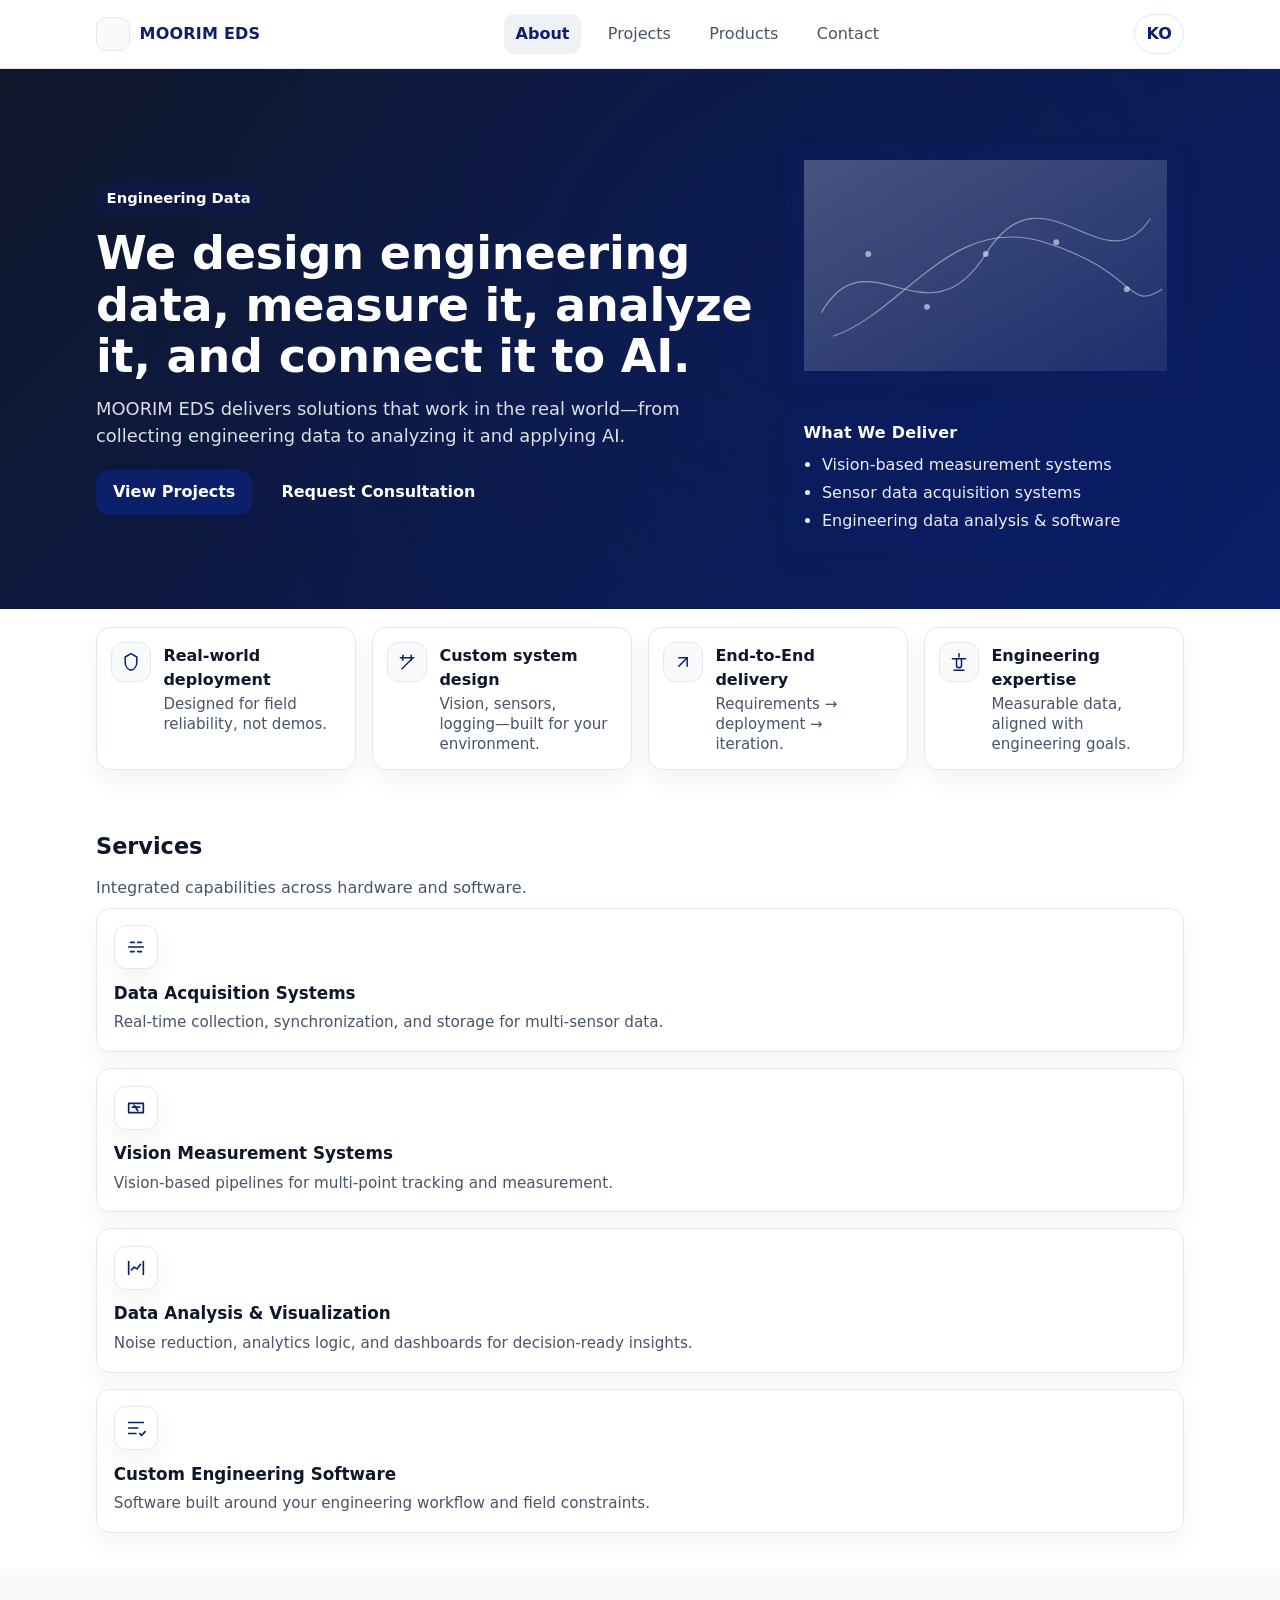
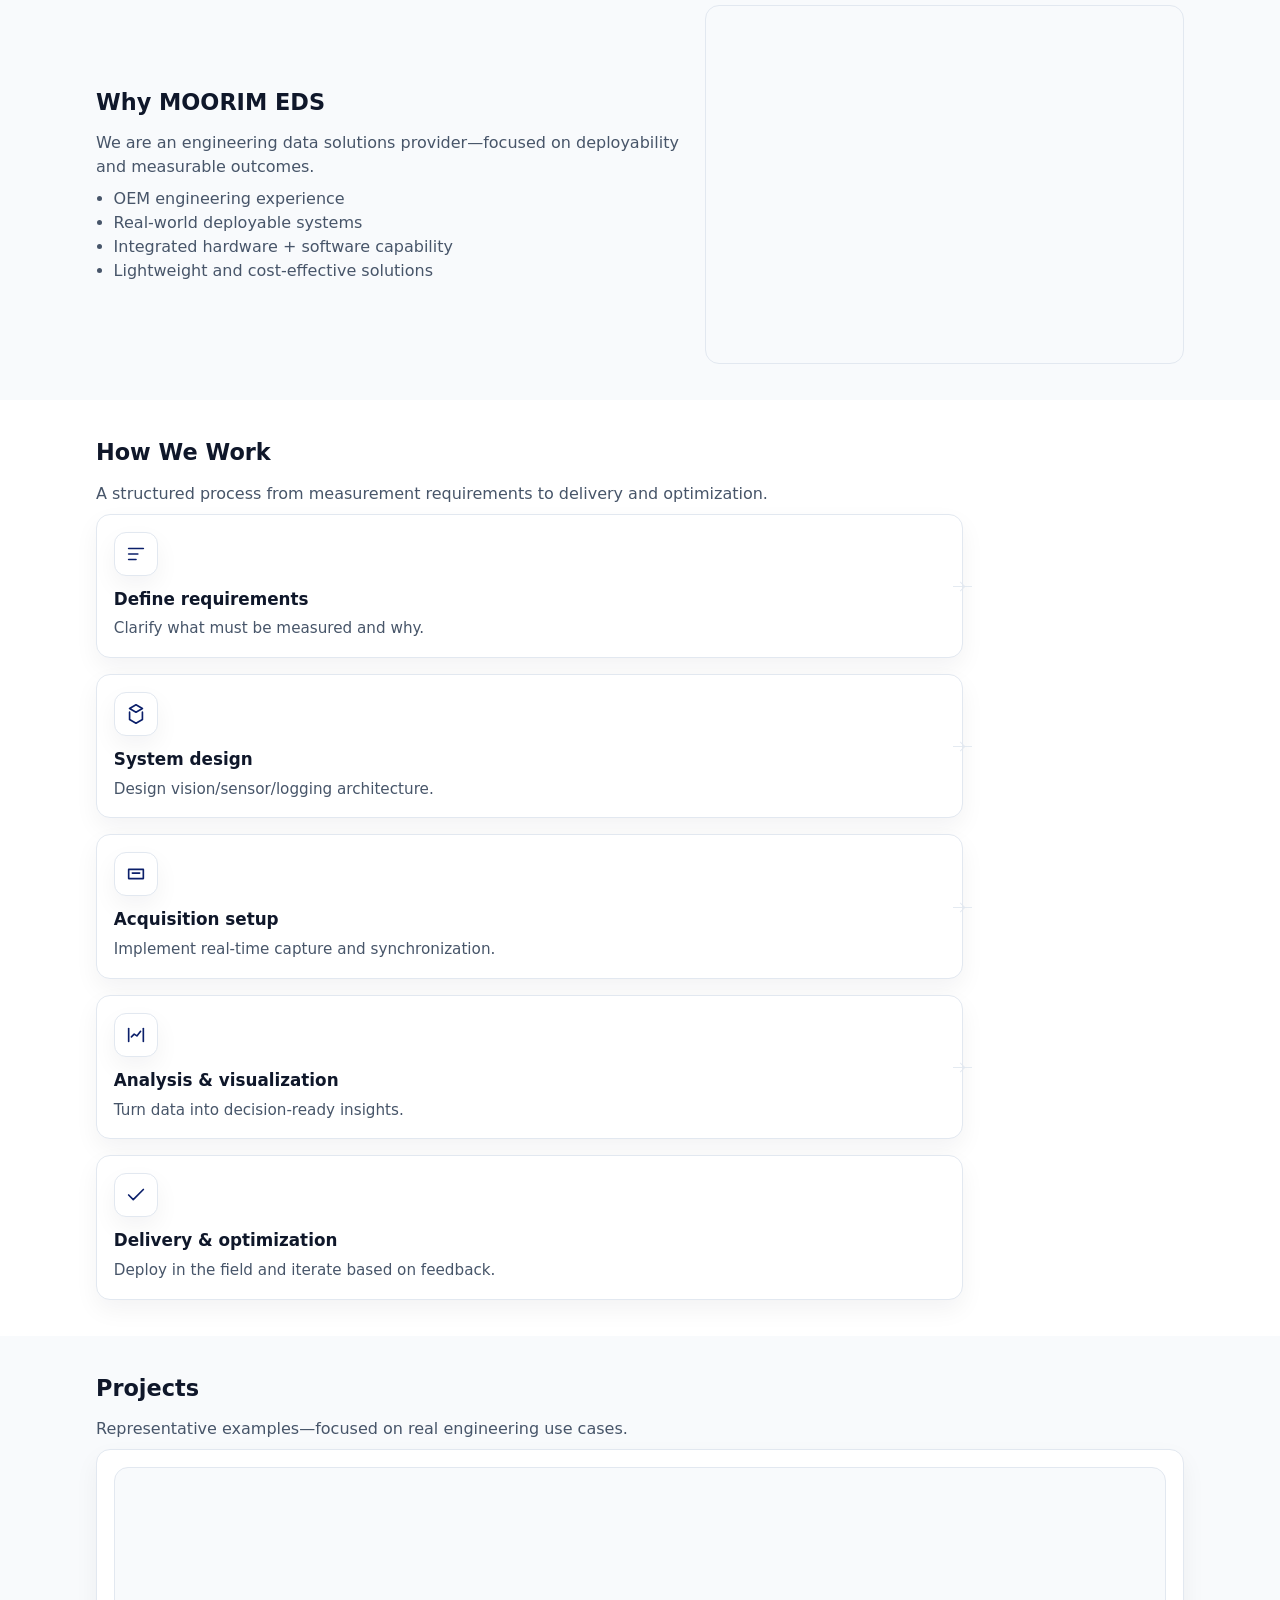
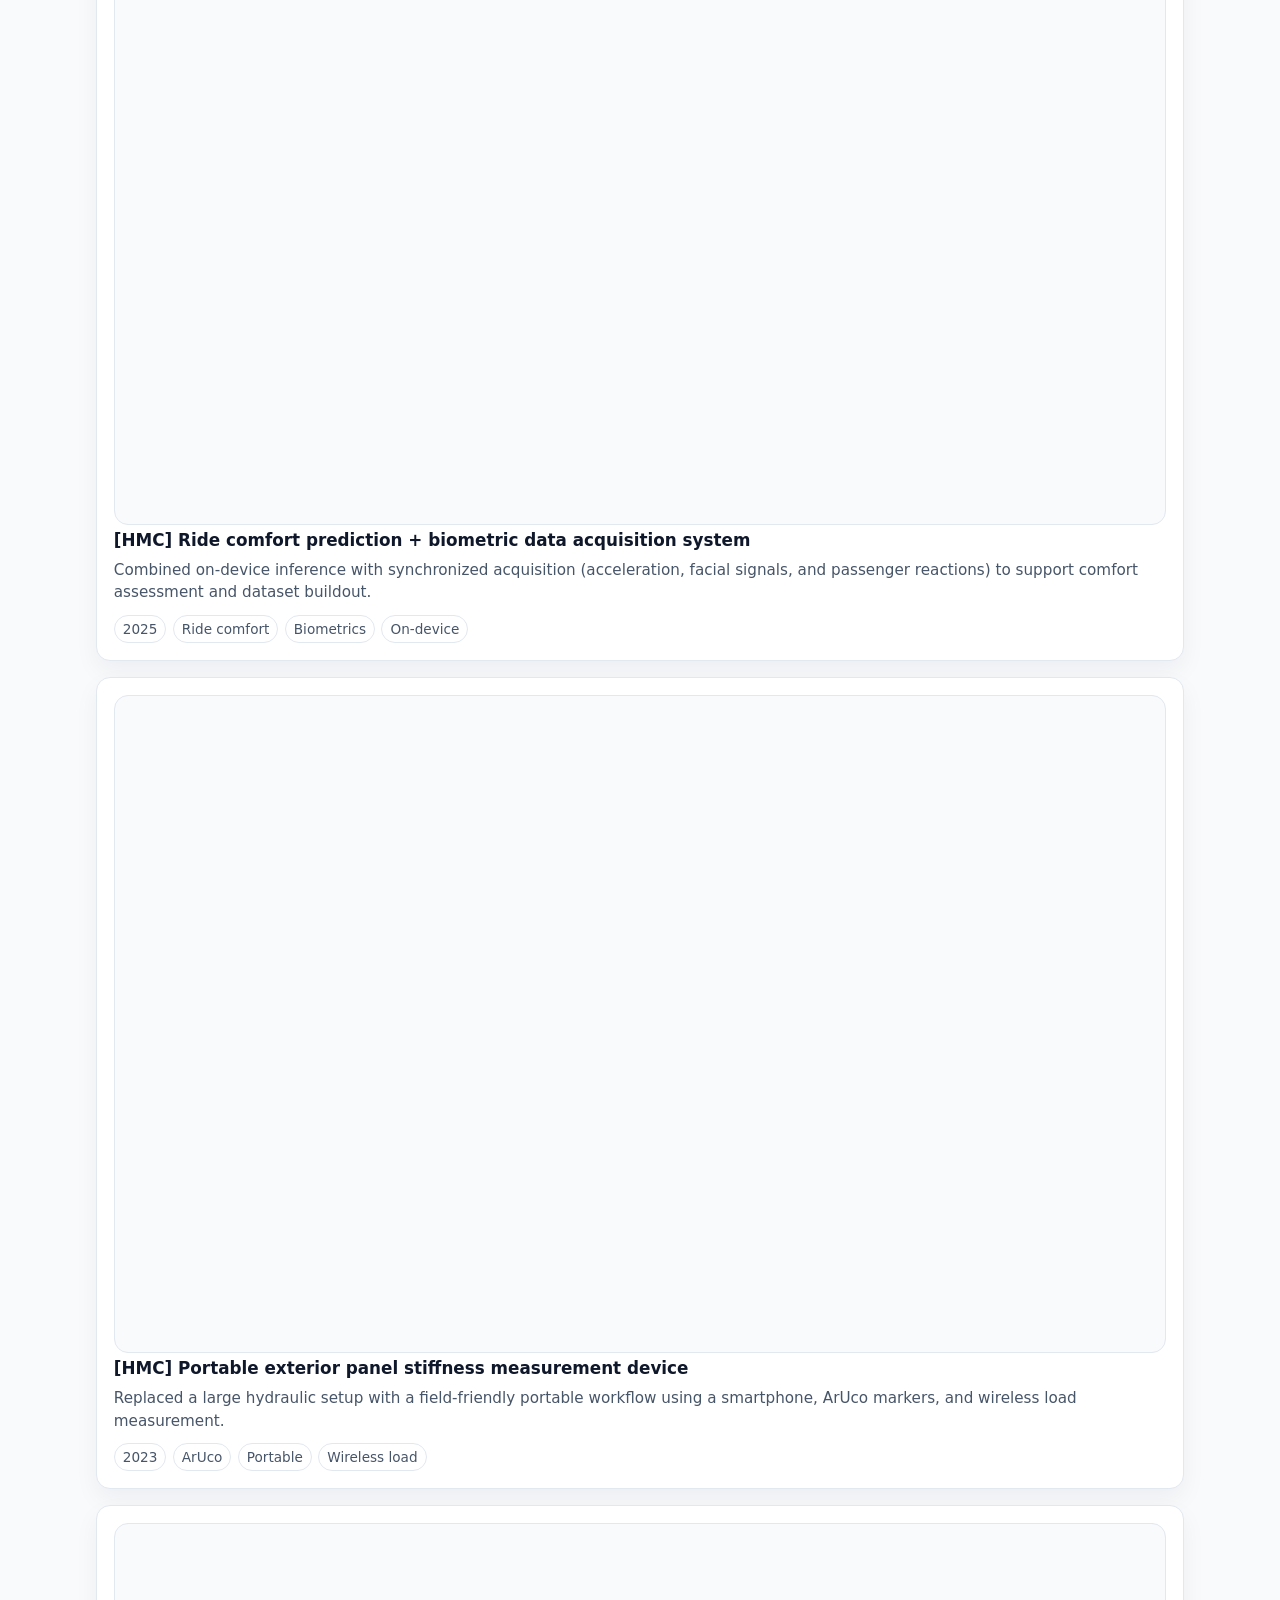
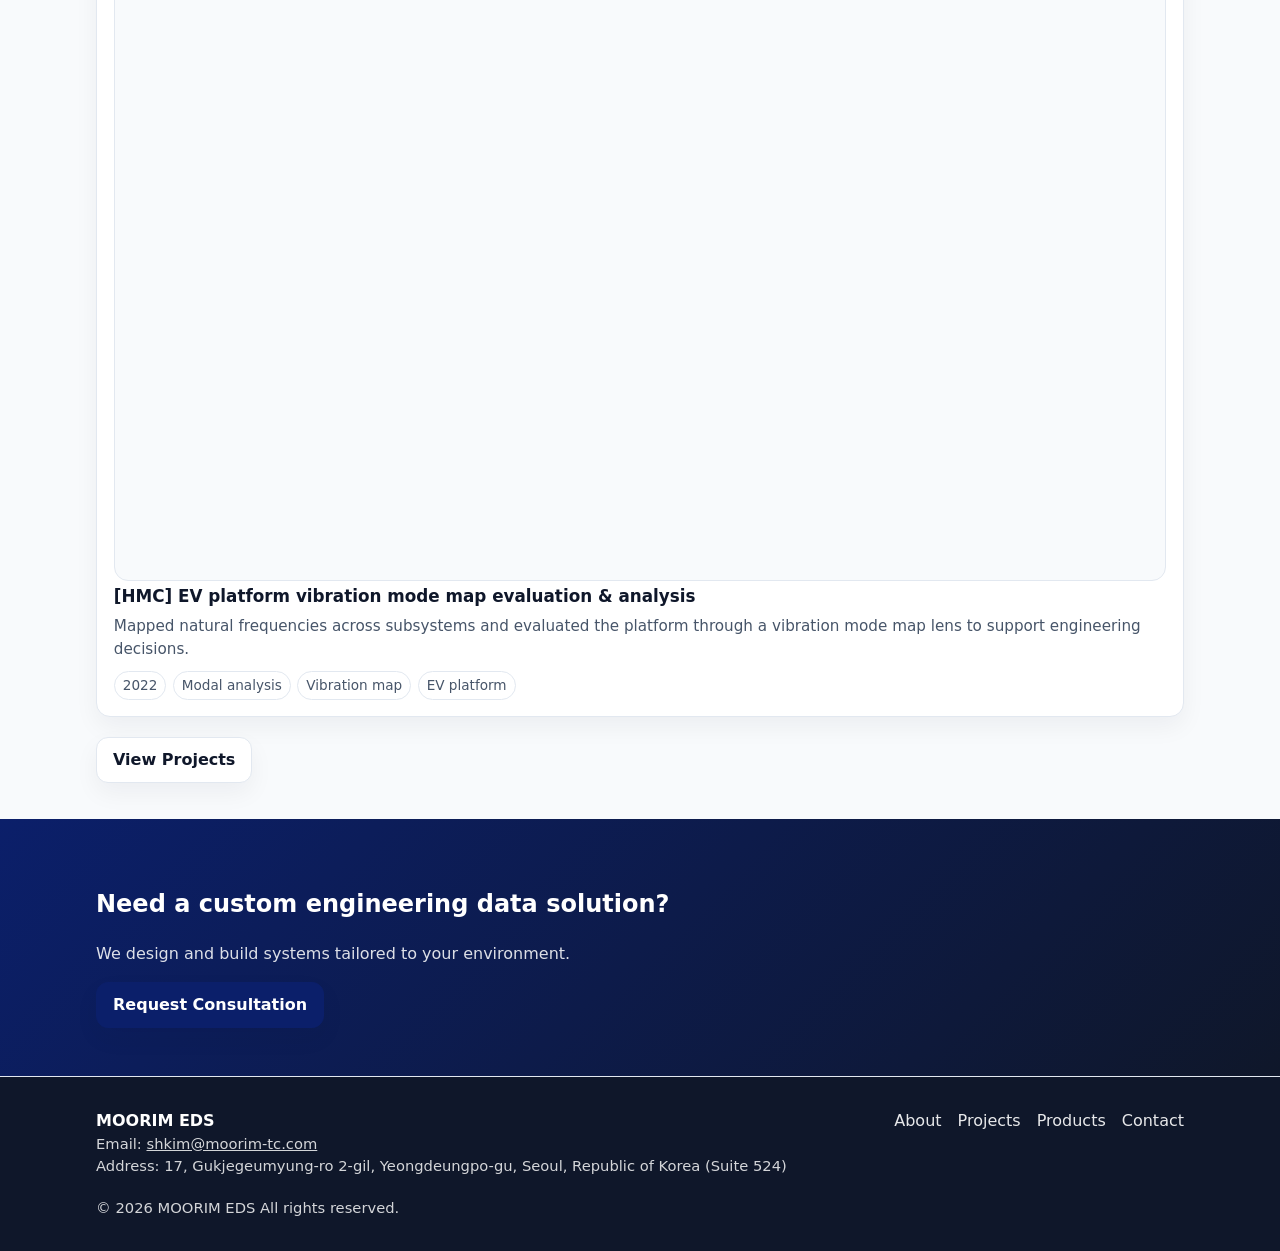
==== en/index.html @ fe66ea44 "edit contents" ====
<!doctype html>
<html lang="en">
  <head>
    <meta charset="utf-8" />
    <meta name="viewport" content="width=device-width, initial-scale=1" />
    <title>MOORIM EDS | Engineering Data Solutions</title>
    <meta name="description" content="MOORIM EDS delivers data acquisition, measurement, and analysis systems for real-world engineering environments." />
    <link rel="stylesheet" href="../assets/css/style.css" />
    <script src="../assets/js/main.js" defer></script>
  </head>
  <body>
    <a class="skip-link" href="#main">Skip to content</a>

    <header class="site-header">
      <div class="container header-inner">
        <a class="brand" href="/en/" aria-label="MOORIM EDS home">
          <img class="brand-mark" data-logo src="/assets/img/logo.png" alt="MOORIM EDS logo" />
          <span class="brand-name" data-logo-fallback style="display:none">MOORIM EDS</span>
          <span class="brand-name">MOORIM EDS</span>
        </a>

        <nav class="nav" aria-label="Primary">
          <a data-nav="about" href="/en/">About</a>
          <a data-nav="projects" href="/en/projects/">Projects</a>
          <a data-nav="products" href="/en/products/">Products</a>
          <a data-nav="contact" href="/en/contact/">Contact</a>
        </nav>

        <div class="header-actions">
          <a class="lang-link" data-lang-switch href="/ko/">KO</a>
        </div>
      </div>
    </header>

    <main id="main">
      <section class="hero">
        <div class="container hero-grid">
          <div>
            <span class="kicker">Engineering Data</span>
            <h1>We design engineering data, measure it, analyze it, and connect it to AI.</h1>
            <p class="lead">MOORIM EDS delivers solutions that work in the real world—from collecting engineering data to analyzing it and applying AI.</p>
            <div class="btn-row">
              <a class="btn primary" href="/en/projects/">View Projects</a>
              <a class="btn ghost" href="/en/contact/">Request Consultation</a>
            </div>
          </div>

          <div class="hero-side" aria-label="What we deliver">
            <div class="hero-visual" aria-hidden="true">
              <svg viewBox="0 0 640 360" width="100%" height="100%" preserveAspectRatio="xMidYMid slice" role="img" aria-label="Abstract engineering data visualization">
                <defs>
                  <linearGradient id="g" x1="0" x2="1" y1="0" y2="1">
                    <stop offset="0" stop-color="currentColor" stop-opacity=".25" />
                    <stop offset="1" stop-color="currentColor" stop-opacity=".08" />
                  </linearGradient>
                </defs>
                <rect width="640" height="360" fill="url(#g)" />
                <g stroke="currentColor" stroke-opacity=".45" fill="none">
                  <path d="M40 260 C120 120, 220 320, 320 160 S520 220, 600 100" stroke-width="2" />
                  <path d="M60 300 C180 260, 260 90, 420 140 S560 260, 620 220" stroke-width="2" />
                </g>
                <g fill="currentColor" fill-opacity=".55">
                  <circle cx="120" cy="160" r="5" />
                  <circle cx="220" cy="250" r="5" />
                  <circle cx="320" cy="160" r="5" />
                  <circle cx="440" cy="140" r="5" />
                  <circle cx="560" cy="220" r="5" />
                </g>
              </svg>
            </div>

            <div class="panel">
              <p class="panel-title">What We Deliver</p>
              <ul class="panel-list">
                <li>Vision-based measurement systems</li>
                <li>Sensor data acquisition systems</li>
                <li>Engineering data analysis &amp; software</li>
              </ul>
            </div>
          </div>
        </div>
      </section>

      <section class="trustbar" aria-label="Highlights">
        <div class="container trust-grid">
          <div class="trust-item">
            <div class="mini-icon" aria-hidden="true">
              <svg viewBox="0 0 24 24" fill="none" stroke="currentColor" stroke-width="1.8" stroke-linecap="round" stroke-linejoin="round"><path d="M12 2l7 4v6c0 5-3 9-7 10-4-1-7-5-7-10V6l7-4z" /></svg>
            </div>
            <div>
              <strong>Real-world deployment</strong>
              <span>Designed for field reliability, not demos.</span>
            </div>
          </div>
          <div class="trust-item">
            <div class="mini-icon" aria-hidden="true">
              <svg viewBox="0 0 24 24" fill="none" stroke="currentColor" stroke-width="1.8" stroke-linecap="round" stroke-linejoin="round"><path d="M4 7h16" /><path d="M7 4v6" /><path d="M17 4v6" /><path d="M6 20l12-12" /></svg>
            </div>
            <div>
              <strong>Custom system design</strong>
              <span>Vision, sensors, logging—built for your environment.</span>
            </div>
          </div>
          <div class="trust-item">
            <div class="mini-icon" aria-hidden="true">
              <svg viewBox="0 0 24 24" fill="none" stroke="currentColor" stroke-width="1.8" stroke-linecap="round" stroke-linejoin="round"><path d="M7 17l10-10" /><path d="M7 7h10v10" /></svg>
            </div>
            <div>
              <strong>End-to-End delivery</strong>
              <span>Requirements → deployment → iteration.</span>
            </div>
          </div>
          <div class="trust-item">
            <div class="mini-icon" aria-hidden="true">
              <svg viewBox="0 0 24 24" fill="none" stroke="currentColor" stroke-width="1.8" stroke-linecap="round" stroke-linejoin="round"><path d="M12 2v4" /><path d="M4 8h16" /><path d="M6 22h12" /><path d="M9 8v8a3 3 0 0 0 6 0V8" /></svg>
            </div>
            <div>
              <strong>Engineering expertise</strong>
              <span>Measurable data, aligned with engineering goals.</span>
            </div>
          </div>
        </div>
      </section>

      <section class="section" aria-label="Services">
        <div class="container">
          <div class="section-head">
            <h2>Services</h2>
            <p>Integrated capabilities across hardware and software.</p>
          </div>

          <div class="cards-4" role="list">
            <article class="card service-card" role="listitem">
              <div class="flow-icon" aria-hidden="true"><svg viewBox="0 0 24 24" fill="none" stroke="currentColor" stroke-width="1.8" stroke-linecap="round" stroke-linejoin="round"><path d="M4 12h16" /><path d="M6 7h4" /><path d="M6 17h4" /><path d="M14 7h4" /><path d="M14 17h4" /></svg></div>
              <h3>Data Acquisition Systems</h3>
              <p>Real-time collection, synchronization, and storage for multi-sensor data.</p>
            </article>
            <article class="card service-card" role="listitem">
              <div class="flow-icon" aria-hidden="true"><svg viewBox="0 0 24 24" fill="none" stroke="currentColor" stroke-width="1.8" stroke-linecap="round" stroke-linejoin="round"><path d="M4 7h16v10H4z" /><path d="M8 11h8" /><path d="M10 9l4 6" /></svg></div>
              <h3>Vision Measurement Systems</h3>
              <p>Vision-based pipelines for multi-point tracking and measurement.</p>
            </article>
            <article class="card service-card" role="listitem">
              <div class="flow-icon" aria-hidden="true"><svg viewBox="0 0 24 24" fill="none" stroke="currentColor" stroke-width="1.8" stroke-linecap="round" stroke-linejoin="round"><path d="M4 19V5" /><path d="M20 19V5" /><path d="M7 14l3-3 3 2 4-5" /></svg></div>
              <h3>Data Analysis &amp; Visualization</h3>
              <p>Noise reduction, analytics logic, and dashboards for decision-ready insights.</p>
            </article>
            <article class="card service-card" role="listitem">
              <div class="flow-icon" aria-hidden="true"><svg viewBox="0 0 24 24" fill="none" stroke="currentColor" stroke-width="1.8" stroke-linecap="round" stroke-linejoin="round"><path d="M16 18l2 2 4-4" /><path d="M4 6h16" /><path d="M4 12h10" /><path d="M4 18h8" /></svg></div>
              <h3>Custom Engineering Software</h3>
              <p>Software built around your engineering workflow and field constraints.</p>
            </article>
          </div>
        </div>
      </section>

      <section class="section section-surface" aria-label="Why MOORIM EDS">
        <div class="container about-split">
          <div>
            <h2>Why MOORIM EDS</h2>
            <p>We are an engineering data solutions provider—focused on deployability and measurable outcomes.</p>
            <ul class="list">
              <li>OEM engineering experience</li>
              <li>Real-world deployable systems</li>
              <li>Integrated hardware + software capability</li>
              <li>Lightweight and cost-effective solutions</li>
            </ul>
          </div>
          <div class="about-media" aria-label="Engineering data workflow">
            <img src="../assets/img/logo.png" alt="Engineering data workflow placeholder" loading="lazy" />
          </div>
        </div>
      </section>

      <section class="section" aria-label="How We Work">
        <div class="container">
          <div class="section-head">
            <h2>How We Work</h2>
            <p>A structured process from measurement requirements to delivery and optimization.</p>
          </div>

          <div class="flow" role="list">
            <article class="card flow-step" role="listitem">
              <div class="flow-icon" aria-hidden="true"><svg viewBox="0 0 24 24" fill="none" stroke="currentColor" stroke-width="1.8" stroke-linecap="round" stroke-linejoin="round"><path d="M4 6h16" /><path d="M4 12h10" /><path d="M4 18h8" /></svg></div>
              <h3>Define requirements</h3>
              <p>Clarify what must be measured and why.</p>
            </article>
            <article class="card flow-step" role="listitem">
              <div class="flow-icon" aria-hidden="true"><svg viewBox="0 0 24 24" fill="none" stroke="currentColor" stroke-width="1.8" stroke-linecap="round" stroke-linejoin="round"><path d="M12 2l7 4-7 4-7-4 7-4z" /><path d="M5 10v8l7 4 7-4v-8" /></svg></div>
              <h3>System design</h3>
              <p>Design vision/sensor/logging architecture.</p>
            </article>
            <article class="card flow-step" role="listitem">
              <div class="flow-icon" aria-hidden="true"><svg viewBox="0 0 24 24" fill="none" stroke="currentColor" stroke-width="1.8" stroke-linecap="round" stroke-linejoin="round"><path d="M4 7h16v10H4z" /><path d="M8 11h8" /></svg></div>
              <h3>Acquisition setup</h3>
              <p>Implement real-time capture and synchronization.</p>
            </article>
            <article class="card flow-step" role="listitem">
              <div class="flow-icon" aria-hidden="true"><svg viewBox="0 0 24 24" fill="none" stroke="currentColor" stroke-width="1.8" stroke-linecap="round" stroke-linejoin="round"><path d="M4 19V5" /><path d="M20 19V5" /><path d="M7 14l3-3 3 2 4-5" /></svg></div>
              <h3>Analysis &amp; visualization</h3>
              <p>Turn data into decision-ready insights.</p>
            </article>
            <article class="card flow-step" role="listitem">
              <div class="flow-icon" aria-hidden="true"><svg viewBox="0 0 24 24" fill="none" stroke="currentColor" stroke-width="1.8" stroke-linecap="round" stroke-linejoin="round"><path d="M20 6L9 17l-5-5" /></svg></div>
              <h3>Delivery &amp; optimization</h3>
              <p>Deploy in the field and iterate based on feedback.</p>
            </article>
          </div>
        </div>
      </section>

      <section class="section section-surface" aria-label="Projects">
        <div class="container">
          <div class="section-head">
            <h2>Projects</h2>
            <p>Representative examples—focused on real engineering use cases.</p>
          </div>

          <div class="project-grid" role="list">
            <article class="card" role="listitem">
              <div class="thumb" aria-hidden="true"><img src="../assets/img/logo.png" alt="" loading="lazy" /></div>
              <h3>[HMC] Ride comfort prediction + biometric data acquisition system</h3>
              <p>Combined on-device inference with synchronized acquisition (acceleration, facial signals, and passenger reactions) to support comfort assessment and dataset buildout.</p>
              <div class="tags" aria-label="Tech keywords"><span class="tag">2025</span><span class="tag">Ride comfort</span><span class="tag">Biometrics</span><span class="tag">On-device</span></div>
            </article>
            <article class="card" role="listitem">
              <div class="thumb" aria-hidden="true"><img src="../assets/img/logo.png" alt="" loading="lazy" /></div>
              <h3>[HMC] Portable exterior panel stiffness measurement device</h3>
              <p>Replaced a large hydraulic setup with a field-friendly portable workflow using a smartphone, ArUco markers, and wireless load measurement.</p>
              <div class="tags" aria-label="Tech keywords"><span class="tag">2023</span><span class="tag">ArUco</span><span class="tag">Portable</span><span class="tag">Wireless load</span></div>
            </article>
            <article class="card" role="listitem">
              <div class="thumb" aria-hidden="true"><img src="../assets/img/logo.png" alt="" loading="lazy" /></div>
              <h3>[HMC] EV platform vibration mode map evaluation &amp; analysis</h3>
              <p>Mapped natural frequencies across subsystems and evaluated the platform through a vibration mode map lens to support engineering decisions.</p>
              <div class="tags" aria-label="Tech keywords"><span class="tag">2022</span><span class="tag">Modal analysis</span><span class="tag">Vibration map</span><span class="tag">EV platform</span></div>
            </article>
          </div>

          <div class="section-actions">
            <a class="btn" href="/en/projects/">View Projects</a>
          </div>
        </div>
      </section>

      <section class="cta-strong" aria-label="Consultation">
        <div class="container">
          <h2>Need a custom engineering data solution?</h2>
          <p>We design and build systems tailored to your environment.</p>
          <div class="btn-row">
            <a class="btn primary" href="/en/contact/">Request Consultation</a>
          </div>
        </div>
      </section>
    </main>

    <footer class="site-footer">
      <div class="container footer-row">
        <div>
          <div class="footer-strong" data-company-name>MOORIM EDS</div>
          <div class="small">Email: <a href="mailto:shkim@moorim-tc.com">shkim@moorim-tc.com</a></div>
          <div class="small">Address: 17, Gukjegeumyung-ro 2-gil, Yeongdeungpo-gu, Seoul, Republic of Korea (Suite 524)</div>
        </div>
        <nav class="footer-nav" aria-label="Footer">
          <a href="/en/">About</a>
          <a href="/en/projects/">Projects</a>
          <a href="/en/products/">Products</a>
          <a href="/en/contact/">Contact</a>
        </nav>
      </div>
      <div class="container footer-bottom small">
        <div>© <span id="y"></span> MOORIM EDS All rights reserved.</div>
      </div>
      <script>
        document.getElementById('y').textContent = new Date().getFullYear();
      </script>
    </footer>
  </body>
</html>
---- assets/css/style.css ----
:root{
  --primary:#0b1f6a;
  --text:#0f172a;
  --muted:#475569;
  --bg:#ffffff;
  --surface:#f8fafc;
  --border:#e2e8f0;
  --focus:rgba(11,31,106,.25);
  --radius:14px;
  --container:1120px;
  --shadow-sm:0 10px 24px rgba(15,23,42,.05);
  --shadow:0 18px 44px rgba(15,23,42,.05);
}

*{box-sizing:border-box;}
html,body{height:100%;}
body{
  margin:0;
  font-family:system-ui,-apple-system,Segoe UI,Roboto,Helvetica,Arial,"Apple Color Emoji","Segoe UI Emoji";
  color:var(--text);
  background:var(--bg);
  line-height:1.5;
}
img{max-width:100%;height:auto;}
a{color:inherit;}

.skip-link{
  position:absolute;
  left:-999px;
  top:0;
  padding:.6rem .9rem;
  background:var(--bg);
  border:1px solid var(--border);
  border-radius:10px;
  z-index:1000;
}
.skip-link:focus{left:.75rem;top:.75rem;outline:3px solid var(--focus);}

:focus-visible{outline:3px solid var(--focus); outline-offset:2px;}

.container{max-width:var(--container); margin:0 auto; padding:0 1rem;}

.site-header{
  border-bottom:1px solid var(--border);
  background:rgba(255,255,255,.9);
  backdrop-filter:saturate(180%) blur(10px);
  position:sticky;
  top:0;
  z-index:50;
}
.header-inner{
  display:flex;
  align-items:center;
  justify-content:space-between;
  gap:1rem;
  min-height:68px;
}

.brand{
  display:flex;
  align-items:center;
  gap:.6rem;
  text-decoration:none;
}
.brand-mark{
  width:34px;
  height:34px;
  border-radius:10px;
  border:1px solid var(--border);
  background:var(--surface);
  object-fit:contain;
}
.brand-name{
  font-weight:750;
  letter-spacing:.2px;
  color:var(--primary);
}

.nav{
  display:flex;
  align-items:center;
  gap:1rem;
}
.nav a{
  text-decoration:none;
  padding:.5rem .7rem;
  border-radius:10px;
  color:var(--muted);
}
.nav a[aria-current="page"],
.nav a.active{
  color:var(--primary);
  background:rgba(11,31,106,.06);
  font-weight:650;
}

.header-actions{
  display:flex;
  align-items:center;
  gap:.75rem;
}

.lang-link{
  text-decoration:none;
  padding:.45rem .7rem;
  border:1px solid var(--border);
  border-radius:999px;
  color:var(--primary);
  background:var(--bg);
  font-weight:650;
}

.hero{
  padding:4.6rem 0 3.4rem;
  position:relative;
  overflow:hidden;
  color:var(--bg);
  background:linear-gradient(135deg, var(--text), var(--primary));
  border-bottom:1px solid rgba(15,23,42,.05);
}
.hero::before{
  content:"";
  position:absolute;
  inset:-30%;
  background:radial-gradient(circle, var(--focus), transparent 60%);
  transform:translate3d(8%, -4%, 0);
}
.hero > .container{position:relative;}
.hero-grid{
  display:grid;
  grid-template-columns:1.25fr .75fr;
  gap:1.75rem;
  align-items:center;
}
@media (max-width:900px){
  .hero{padding:3.2rem 0 2.4rem;}
  .hero-grid{grid-template-columns:1fr;}
  .nav{display:none;}
}

.kicker{
  display:inline-flex;
  align-items:center;
  gap:.5rem;
  padding:.25rem .6rem;
  border:1px solid var(--border);
  border-radius:999px;
  color:var(--primary);
  background:var(--surface);
  font-weight:650;
  font-size:.92rem;
}

.hero .kicker{
  color:var(--bg);
  border-color:var(--focus);
  background:var(--focus);
}

h1{font-size:clamp(2.1rem, 3.6vw, 3.1rem); line-height:1.12; margin:.9rem 0 .8rem; letter-spacing:-.2px;}
.lead{color:var(--muted); font-size:1.05rem; margin:0 0 1.25rem;}
.hero .lead{color:var(--bg); opacity:.86; font-size:1.12rem; max-width:48rem;}

.hero-side{display:grid; gap:1rem;}
.hero-visual{
  border:1px solid var(--focus);
  background:var(--focus);
  border-radius:var(--radius);
  padding:1rem;
  min-height:220px;
  box-shadow:var(--shadow-sm);
}

.panel{
  border:1px solid var(--focus);
  background:var(--focus);
  border-radius:var(--radius);
  padding:1rem;
  box-shadow:var(--shadow-sm);
}
.panel-title{font-weight:750; letter-spacing:.2px; margin:0 0 .5rem;}
.panel-list{margin:0; padding-left:1.15rem; opacity:.92;}
.panel-list li{margin:.25rem 0;}

.btn-row{display:flex; flex-wrap:wrap; gap:.75rem;}

.btn{
  display:inline-flex;
  align-items:center;
  justify-content:center;
  gap:.4rem;
  padding:.6rem 1rem;
  border-radius:12px;
  border:1px solid var(--border);
  background:var(--bg);
  text-decoration:none;
  font-weight:650;
  box-shadow:var(--shadow-sm);
}
.btn.primary{
  background:var(--primary);
  border-color:var(--primary);
  color:#fff;
}
.btn.ghost{
  color:var(--primary);
  background:rgba(11,31,106,.05);
  border-color:rgba(11,31,106,.18);
  box-shadow:none;
}

.hero .btn.ghost{
  color:var(--bg);
  border-color:var(--focus);
  background:transparent;
}

.section{padding:2.25rem 0;}
.section h2{margin:0 0 .75rem; font-size:1.4rem;}
.section p{margin:.5rem 0; color:var(--muted);}

.section-surface{background:var(--surface);}

.section-head{max-width:54rem;}
.section-head p{margin-top:.35rem;}
.section-actions{margin-top:1.25rem;}

.trustbar{padding:1.1rem 0 1.5rem; background:var(--bg);}
.trust-grid{display:grid; grid-template-columns:repeat(4, minmax(0, 1fr)); gap:1rem;}
.trust-item{
  border:1px solid var(--border);
  background:var(--bg);
  border-radius:var(--radius);
  padding:.9rem;
  box-shadow:var(--shadow-sm);
  display:flex;
  gap:.75rem;
  align-items:flex-start;
}
.trust-item .mini-icon{
  width:40px;
  height:40px;
  border-radius:12px;
  border:1px solid var(--border);
  background:var(--surface);
  color:var(--primary);
  display:flex;
  align-items:center;
  justify-content:center;
  flex:0 0 auto;
}
.trust-item .mini-icon svg{width:20px; height:20px;}
.trust-item strong{display:block; margin:.1rem 0 .1rem;}
.trust-item span{display:block; color:var(--muted); font-size:.94rem; line-height:1.35;}

.cards-4{display:grid; grid-template-columns:repeat(4, minmax(0, 1fr)); gap:1rem;}
.service-card p{margin:.35rem 0 0;}

.about-split{
  display:grid;
  grid-template-columns:1.1fr .9fr;
  gap:1.5rem;
  align-items:center;
}

.about-media{
  border:1px solid var(--border);
  background:var(--surface);
  border-radius:var(--radius);
  overflow:hidden;
  aspect-ratio:4 / 3;
  display:flex;
  align-items:center;
  justify-content:center;
  padding:1.25rem;
}

.about-media img{
  width:100%;
  height:100%;
  object-fit:contain;
  display:block;
}

.about-title{
  margin:0 0 .75rem;
  font-size:1.35rem;
  line-height:1.3;
  color:var(--text);
}


.flow{display:grid; grid-template-columns:repeat(5, minmax(0, 1fr)); gap:1rem;}
.flow-step{position:relative;}
.flow-step:not(:last-child)::after{
  content:"";
  position:absolute;
  top:50%;
  right:-.6rem;
  width:1.2rem;
  height:1px;
  background:var(--border);
  opacity:.9;
}
.flow-step:not(:last-child)::before{
  content:"";
  position:absolute;
  top:calc(50% - 3px);
  right:-.1rem;
  width:6px;
  height:6px;
  border-right:1px solid var(--border);
  border-top:1px solid var(--border);
  transform:rotate(45deg);
  opacity:.9;
}
.flow-icon{
  width:44px;
  height:44px;
  border:1px solid var(--border);
  border-radius:12px;
  background:var(--bg);
  color:var(--primary);
  display:inline-flex;
  align-items:center;
  justify-content:center;
  margin-bottom:.5rem;
  box-shadow:var(--shadow-sm);
}
.flow-icon svg{width:22px; height:22px;}

.project-grid{display:grid; grid-template-columns:repeat(3, minmax(0, 1fr)); gap:1rem;}
.thumb{
  border:1px solid var(--border);
  border-radius:var(--radius);
  background:var(--surface);
  aspect-ratio:16 / 10;
  overflow:hidden;
  display:flex;
  align-items:center;
  justify-content:center;
}
.thumb img{width:100%; height:100%; object-fit:cover; display:block;}
.tags{display:flex; flex-wrap:wrap; gap:.4rem; margin-top:.65rem;}
.tag{
  display:inline-flex;
  align-items:center;
  padding:.2rem .5rem;
  border:1px solid var(--border);
  border-radius:999px;
  font-size:.85rem;
  color:var(--muted);
  background:var(--bg);
}

.cta-strong{
  padding:3rem 0;
  color:var(--bg);
  background:linear-gradient(135deg, var(--primary), var(--text));
}
.cta-strong p{color:var(--bg); opacity:.86; margin:.25rem 0 1rem;}

.cta .btn-row{justify-content:center;}
.cta-box{padding:1.35rem;}
.cta-box h2{margin:0 0 .8rem;}

.grid{
  display:grid;
  grid-template-columns:repeat(12,1fr);
  gap:1rem;
}
.card{
  grid-column:span 4;
  padding:1.05rem;
  border:1px solid var(--border);
  background:var(--bg);
  border-radius:var(--radius);
  box-shadow:var(--shadow-sm);
}
.card h3{margin:.2rem 0 .35rem; font-size:1.05rem;}
.card p{margin:0; color:var(--muted); font-size:.95rem;}
.card .meta{margin-top:.6rem; color:var(--muted); font-size:.9rem;}

.card:hover{transform:translateY(-1px); box-shadow:var(--shadow);}

@media (max-width:900px){
  .card{grid-column:span 6;}
  .about-split{grid-template-columns:1fr;}
  .trust-grid{grid-template-columns:1fr;}
  .cards-4{grid-template-columns:1fr;}
  .flow{grid-template-columns:1fr;}
  .flow-step::before,
  .flow-step::after{display:none;}
  .project-grid{grid-template-columns:1fr;}
}
@media (max-width:560px){
  .card{grid-column:span 12;}
}

.list{margin:.4rem 0 0; padding-left:1.1rem; color:var(--muted);}

.site-footer{
  margin-top:0;
  border-top:1px solid var(--border);
  padding:2rem 0;
  color:var(--bg);
  background:var(--text);
}
.footer-row{
  display:flex;
  gap:1rem;
  justify-content:space-between;
  flex-wrap:wrap;
}
.footer-strong{color:var(--bg); font-weight:750;}
.small{font-size:.92rem; opacity:.82;}

.footer-nav{display:flex; flex-wrap:wrap; gap:.75rem 1rem; align-content:flex-start;}
.footer-nav a{text-decoration:none; opacity:.9;}
.footer-nav a:hover{text-decoration:underline;}
.footer-bottom{margin-top:1.25rem; display:flex; justify-content:space-between; gap:1rem; flex-wrap:wrap;}

.notice{
  padding:1rem;
  border:1px solid var(--border);
  background:var(--surface);
  border-radius:var(--radius);
}

.code{
  font-family:ui-monospace,SFMono-Regular,Menlo,Monaco,Consolas,"Liberation Mono","Courier New",monospace;
  font-size:.95rem;
  background:rgba(15,23,42,.05);
  padding:.1rem .3rem;
  border-radius:6px;
}
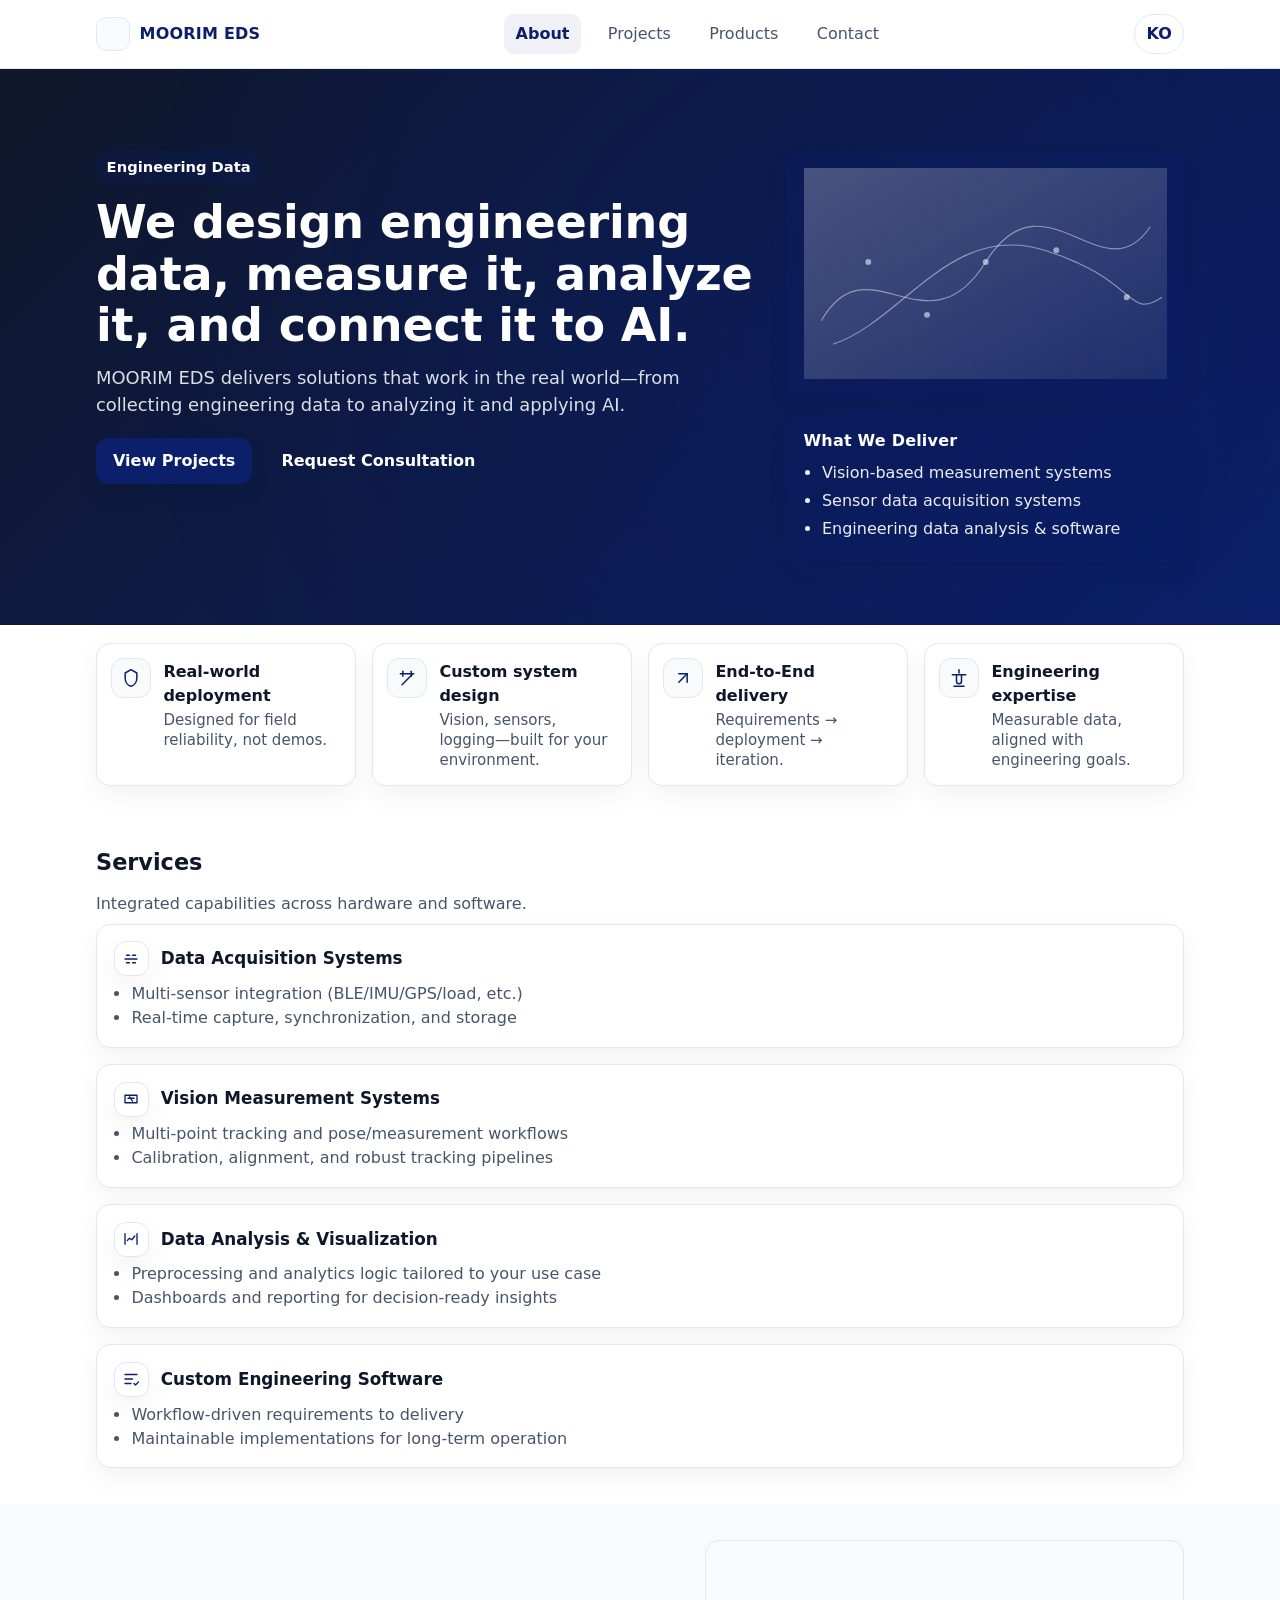
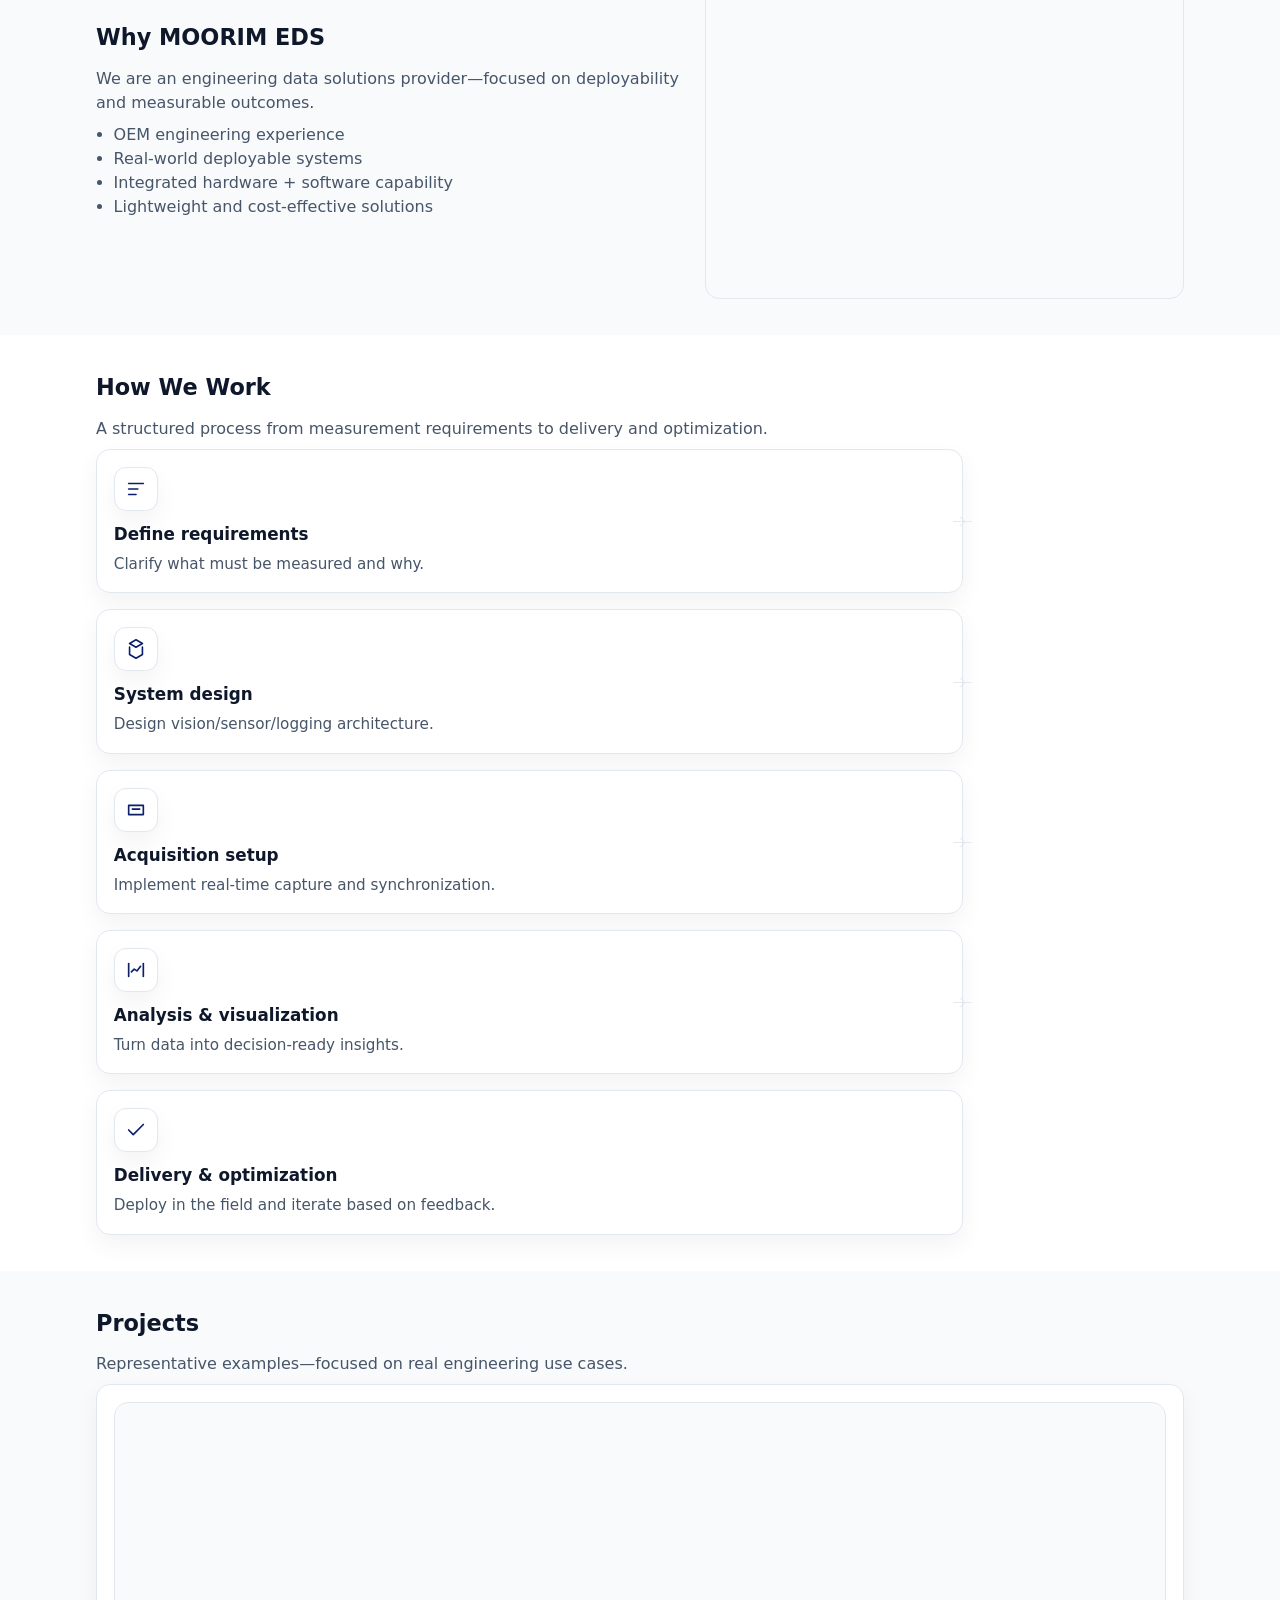
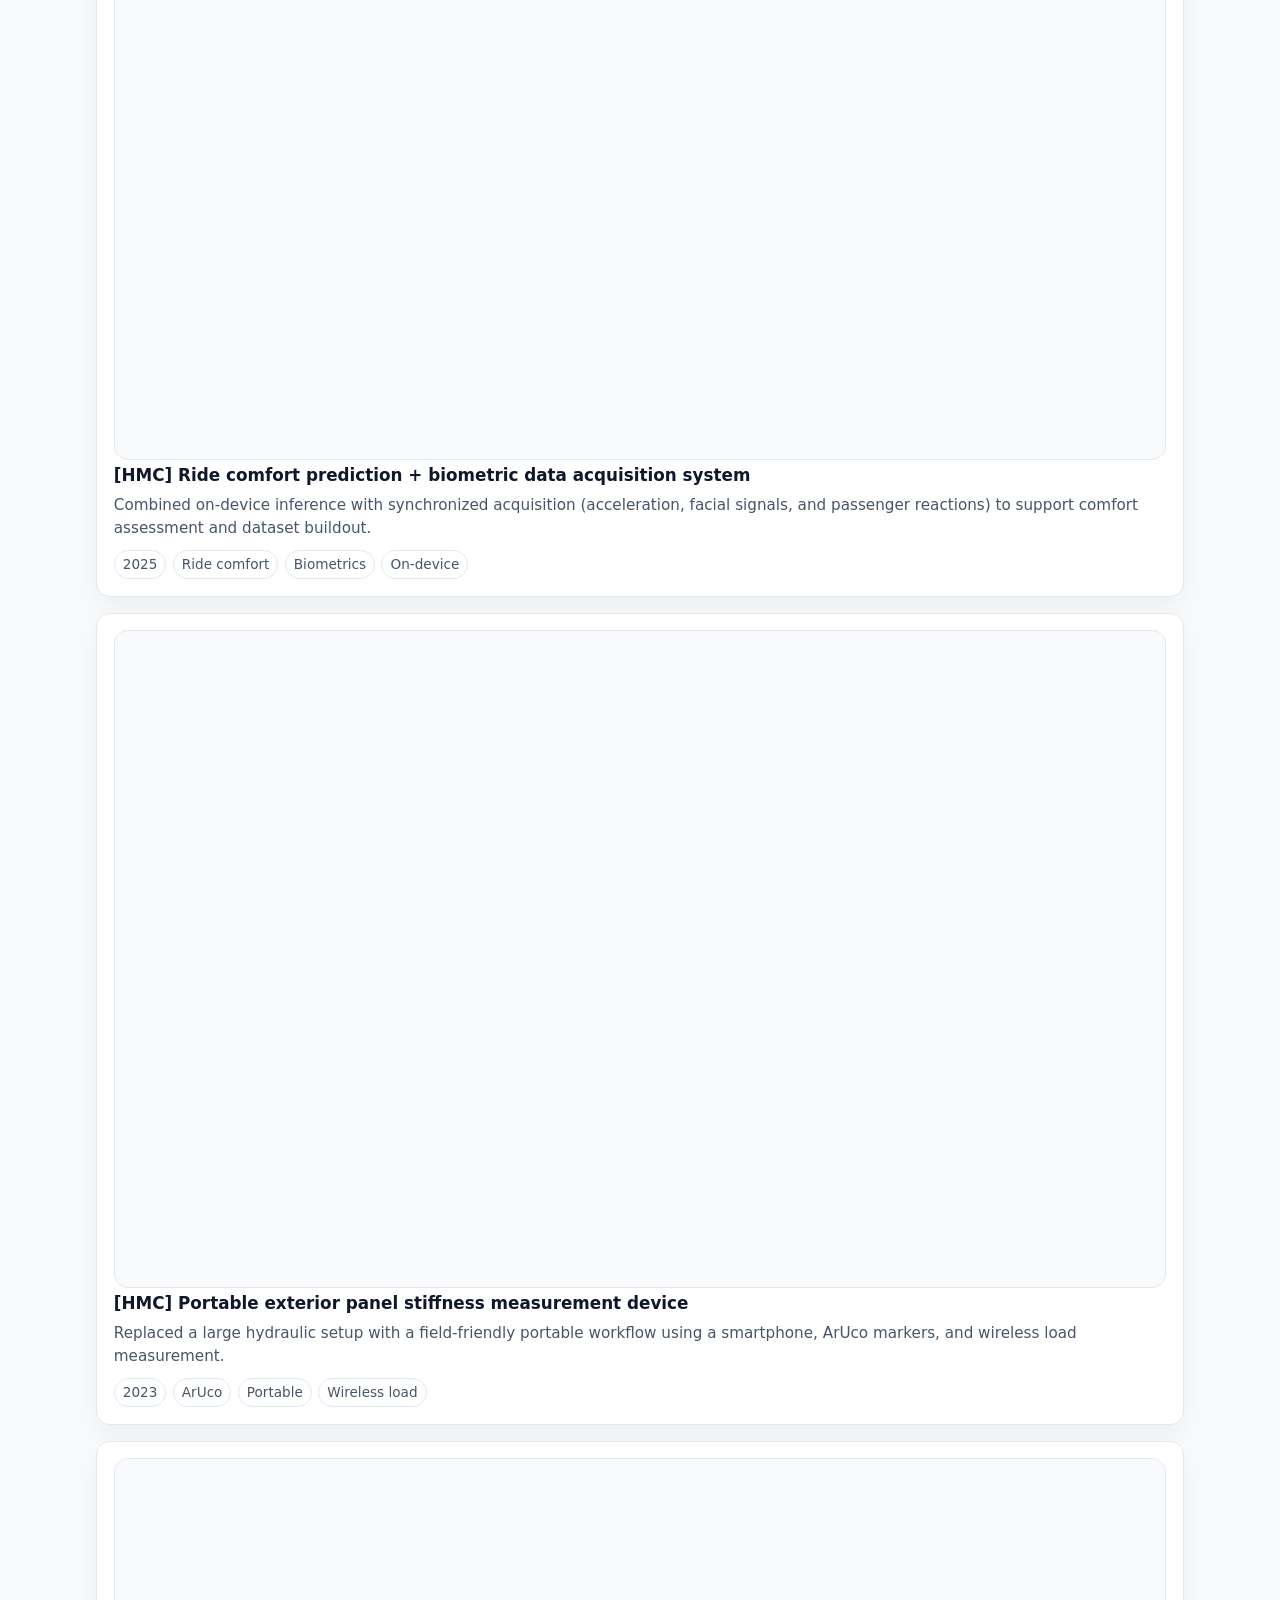
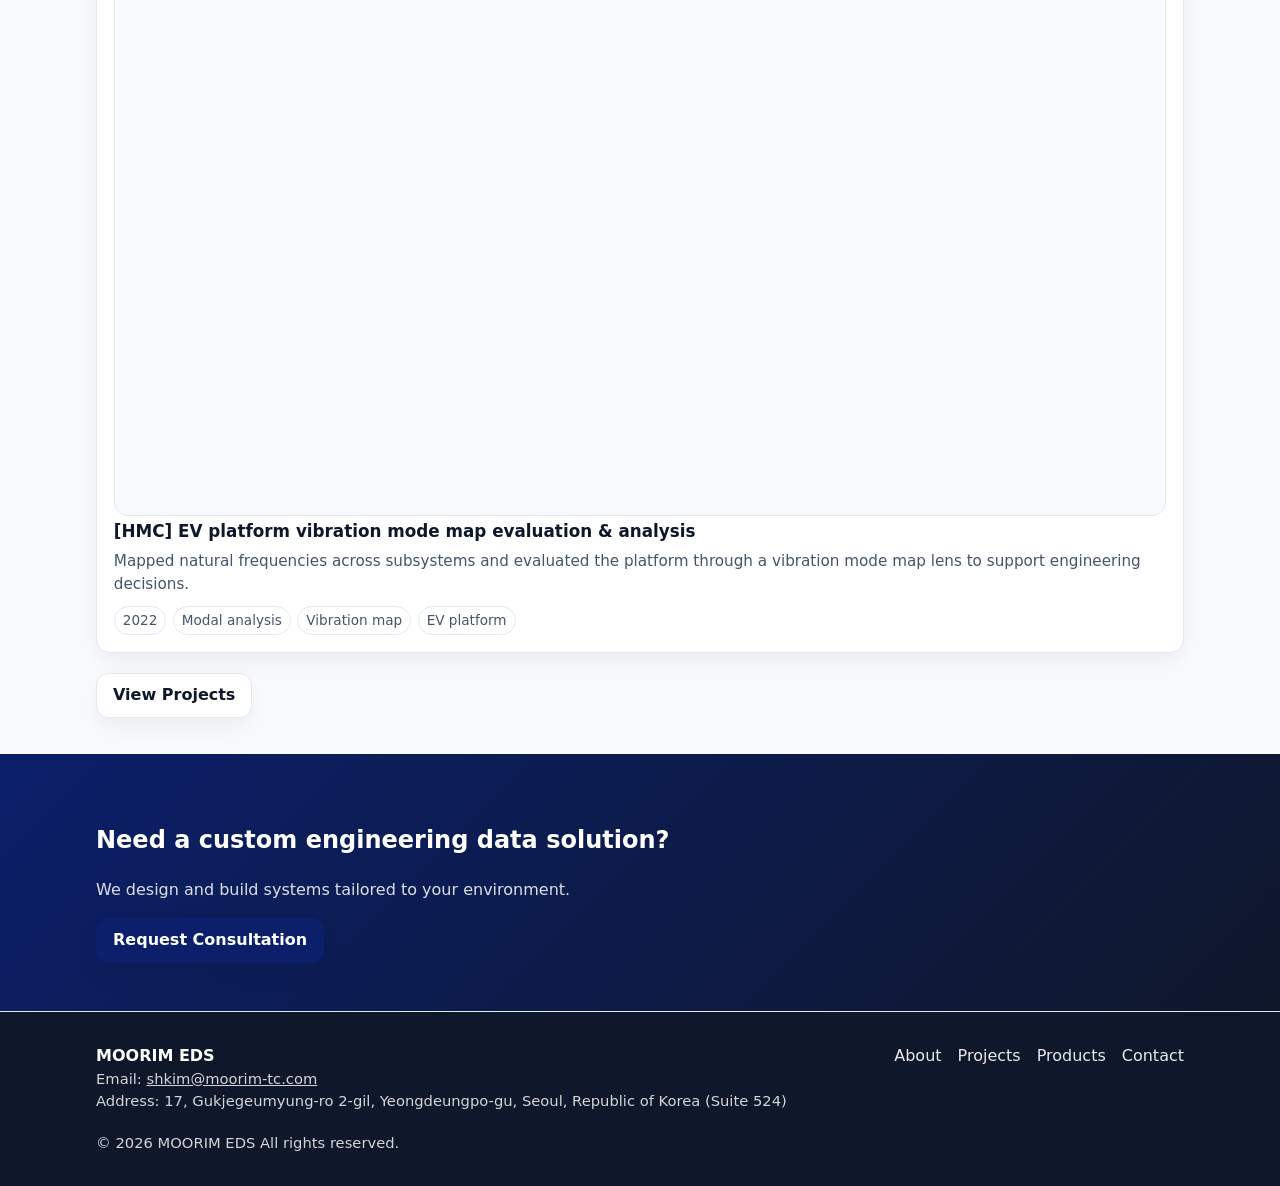
==== commit cf215d26: "refactor UI" ====
--- a/en/index.html
+++ b/en/index.html
@@ -131,24 +131,44 @@
 
           <div class="cards-4" role="list">
             <article class="card service-card" role="listitem">
-              <div class="flow-icon" aria-hidden="true"><svg viewBox="0 0 24 24" fill="none" stroke="currentColor" stroke-width="1.8" stroke-linecap="round" stroke-linejoin="round"><path d="M4 12h16" /><path d="M6 7h4" /><path d="M6 17h4" /><path d="M14 7h4" /><path d="M14 17h4" /></svg></div>
-              <h3>Data Acquisition Systems</h3>
-              <p>Real-time collection, synchronization, and storage for multi-sensor data.</p>
-            </article>
-            <article class="card service-card" role="listitem">
-              <div class="flow-icon" aria-hidden="true"><svg viewBox="0 0 24 24" fill="none" stroke="currentColor" stroke-width="1.8" stroke-linecap="round" stroke-linejoin="round"><path d="M4 7h16v10H4z" /><path d="M8 11h8" /><path d="M10 9l4 6" /></svg></div>
-              <h3>Vision Measurement Systems</h3>
-              <p>Vision-based pipelines for multi-point tracking and measurement.</p>
-            </article>
-            <article class="card service-card" role="listitem">
-              <div class="flow-icon" aria-hidden="true"><svg viewBox="0 0 24 24" fill="none" stroke="currentColor" stroke-width="1.8" stroke-linecap="round" stroke-linejoin="round"><path d="M4 19V5" /><path d="M20 19V5" /><path d="M7 14l3-3 3 2 4-5" /></svg></div>
-              <h3>Data Analysis &amp; Visualization</h3>
-              <p>Noise reduction, analytics logic, and dashboards for decision-ready insights.</p>
-            </article>
-            <article class="card service-card" role="listitem">
-              <div class="flow-icon" aria-hidden="true"><svg viewBox="0 0 24 24" fill="none" stroke="currentColor" stroke-width="1.8" stroke-linecap="round" stroke-linejoin="round"><path d="M16 18l2 2 4-4" /><path d="M4 6h16" /><path d="M4 12h10" /><path d="M4 18h8" /></svg></div>
-              <h3>Custom Engineering Software</h3>
-              <p>Software built around your engineering workflow and field constraints.</p>
+              <div class="card-head">
+                <div class="flow-icon" aria-hidden="true"><svg viewBox="0 0 24 24" fill="none" stroke="currentColor" stroke-width="1.8" stroke-linecap="round" stroke-linejoin="round"><path d="M4 12h16" /><path d="M6 7h4" /><path d="M6 17h4" /><path d="M14 7h4" /><path d="M14 17h4" /></svg></div>
+                <h3>Data Acquisition Systems</h3>
+              </div>
+              <ul class="list">
+                <li>Multi-sensor integration (BLE/IMU/GPS/load, etc.)</li>
+                <li>Real-time capture, synchronization, and storage</li>
+              </ul>
+            </article>
+            <article class="card service-card" role="listitem">
+              <div class="card-head">
+                <div class="flow-icon" aria-hidden="true"><svg viewBox="0 0 24 24" fill="none" stroke="currentColor" stroke-width="1.8" stroke-linecap="round" stroke-linejoin="round"><path d="M4 7h16v10H4z" /><path d="M8 11h8" /><path d="M10 9l4 6" /></svg></div>
+                <h3>Vision Measurement Systems</h3>
+              </div>
+              <ul class="list">
+                <li>Multi-point tracking and pose/measurement workflows</li>
+                <li>Calibration, alignment, and robust tracking pipelines</li>
+              </ul>
+            </article>
+            <article class="card service-card" role="listitem">
+              <div class="card-head">
+                <div class="flow-icon" aria-hidden="true"><svg viewBox="0 0 24 24" fill="none" stroke="currentColor" stroke-width="1.8" stroke-linecap="round" stroke-linejoin="round"><path d="M4 19V5" /><path d="M20 19V5" /><path d="M7 14l3-3 3 2 4-5" /></svg></div>
+                <h3>Data Analysis &amp; Visualization</h3>
+              </div>
+              <ul class="list">
+                <li>Preprocessing and analytics logic tailored to your use case</li>
+                <li>Dashboards and reporting for decision-ready insights</li>
+              </ul>
+            </article>
+            <article class="card service-card" role="listitem">
+              <div class="card-head">
+                <div class="flow-icon" aria-hidden="true"><svg viewBox="0 0 24 24" fill="none" stroke="currentColor" stroke-width="1.8" stroke-linecap="round" stroke-linejoin="round"><path d="M16 18l2 2 4-4" /><path d="M4 6h16" /><path d="M4 12h10" /><path d="M4 18h8" /></svg></div>
+                <h3>Custom Engineering Software</h3>
+              </div>
+              <ul class="list">
+                <li>Workflow-driven requirements to delivery</li>
+                <li>Maintainable implementations for long-term operation</li>
+              </ul>
             </article>
           </div>
         </div>
--- a/assets/css/style.css
+++ b/assets/css/style.css
@@ -130,7 +130,8 @@
   display:grid;
   grid-template-columns:1.25fr .75fr;
   gap:1.75rem;
-  align-items:center;
+  align-items:start;
+  padding-block:.5rem;
 }
 @media (max-width:900px){
   .hero{padding:3.2rem 0 2.4rem;}
@@ -255,6 +256,28 @@
 
 .cards-4{display:grid; grid-template-columns:repeat(4, minmax(0, 1fr)); gap:1rem;}
 .service-card p{margin:.35rem 0 0;}
+
+.service-card .card-head{
+  display:flex;
+  align-items:center;
+  gap:.75rem;
+  margin-bottom:.35rem;
+}
+
+.service-card .card-head .flow-icon{
+  margin-bottom:0;
+  flex:0 0 auto;
+  width:35px;
+  height:35px;
+}
+
+.service-card .card-head .flow-icon svg{width:18px; height:18px;}
+
+.service-card .card-head h3{
+  margin:0;
+}
+
+.service-card .list{margin:.1rem 0 0;}
 
 .about-split{
   display:grid;
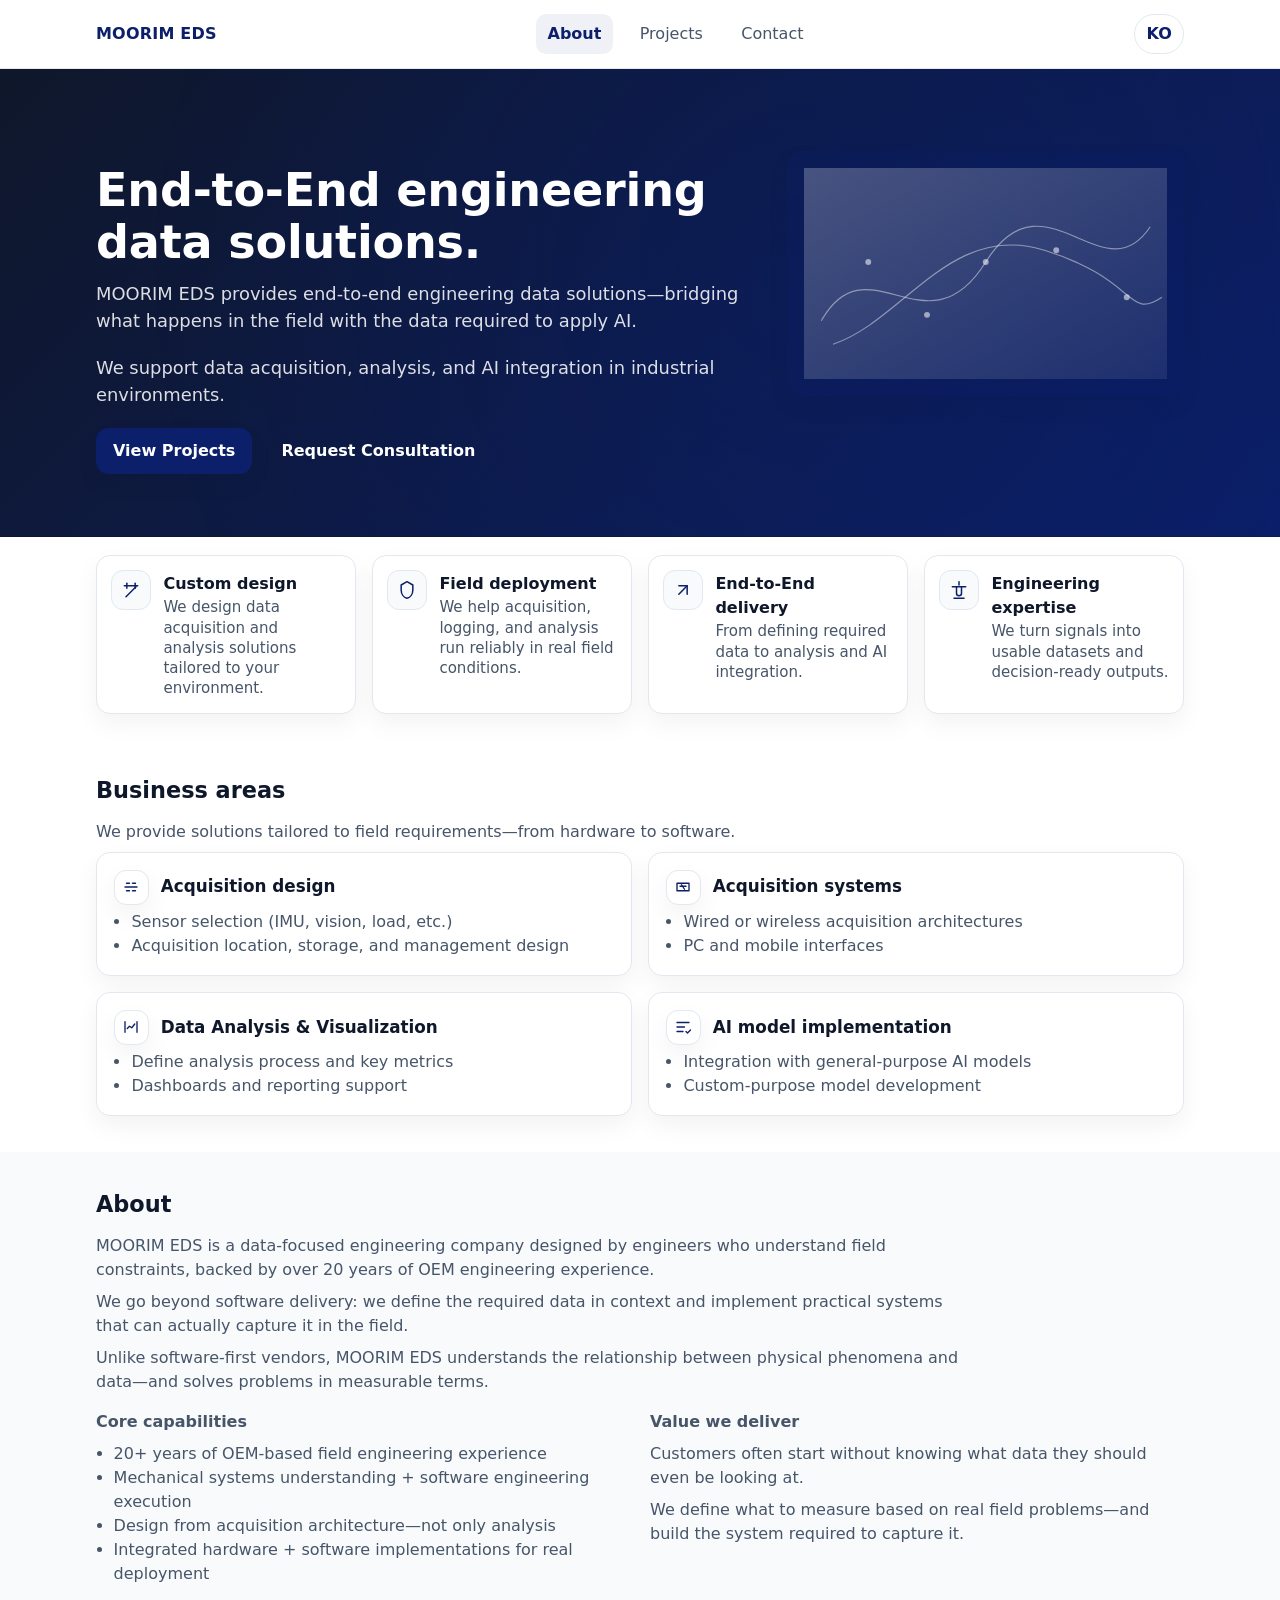
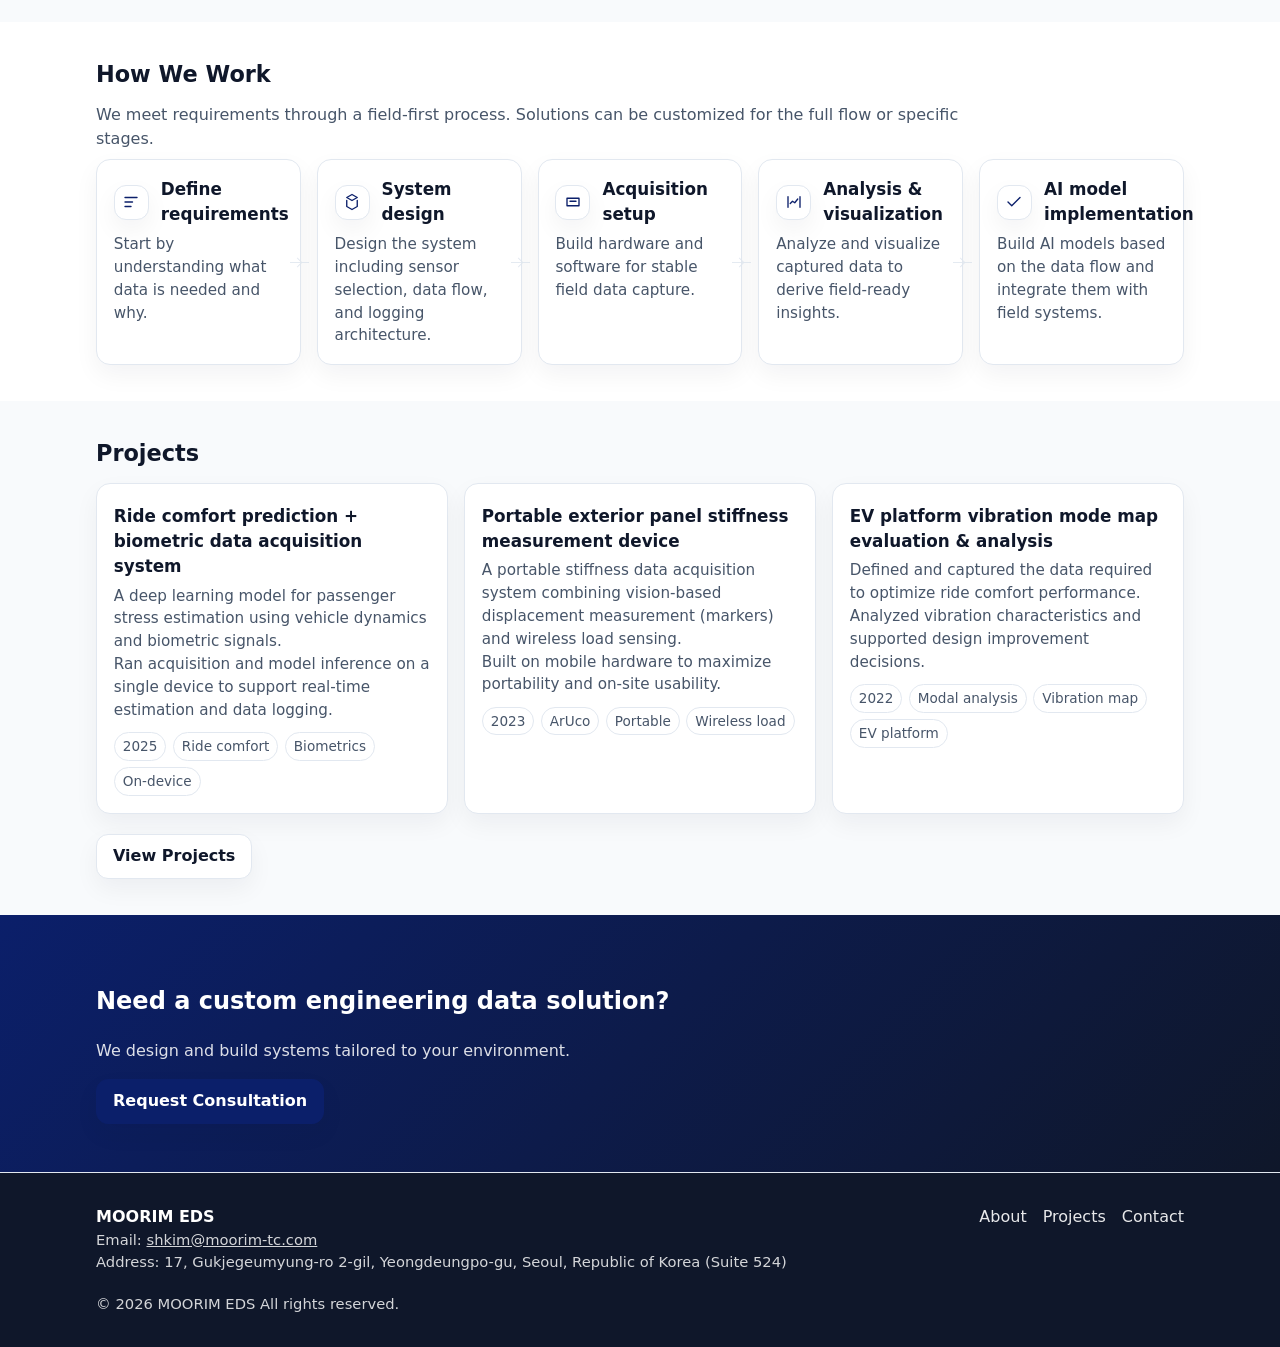
==== commit 8d6f3158: "update UI and contents" ====
--- a/en/index.html
+++ b/en/index.html
@@ -14,15 +14,12 @@
     <header class="site-header">
       <div class="container header-inner">
         <a class="brand" href="/en/" aria-label="MOORIM EDS home">
-          <img class="brand-mark" data-logo src="/assets/img/logo.png" alt="MOORIM EDS logo" />
-          <span class="brand-name" data-logo-fallback style="display:none">MOORIM EDS</span>
           <span class="brand-name">MOORIM EDS</span>
         </a>
 
         <nav class="nav" aria-label="Primary">
           <a data-nav="about" href="/en/">About</a>
           <a data-nav="projects" href="/en/projects/">Projects</a>
-          <a data-nav="products" href="/en/products/">Products</a>
           <a data-nav="contact" href="/en/contact/">Contact</a>
         </nav>
 
@@ -36,9 +33,10 @@
       <section class="hero">
         <div class="container hero-grid">
           <div>
-            <span class="kicker">Engineering Data</span>
-            <h1>We design engineering data, measure it, analyze it, and connect it to AI.</h1>
-            <p class="lead">MOORIM EDS delivers solutions that work in the real world—from collecting engineering data to analyzing it and applying AI.</p>
+            <!-- <span class="kicker">Engineering Data</span> -->
+            <h1>End-to-End engineering data solutions.</h1>
+            <p class="lead">MOORIM EDS provides end-to-end engineering data solutions—bridging what happens in the field with the data required to apply AI.</p>
+            <p class="lead">We support data acquisition, analysis, and AI integration in industrial environments.</p>
             <div class="btn-row">
               <a class="btn primary" href="/en/projects/">View Projects</a>
               <a class="btn ghost" href="/en/contact/">Request Consultation</a>
@@ -68,15 +66,6 @@
                 </g>
               </svg>
             </div>
-
-            <div class="panel">
-              <p class="panel-title">What We Deliver</p>
-              <ul class="panel-list">
-                <li>Vision-based measurement systems</li>
-                <li>Sensor data acquisition systems</li>
-                <li>Engineering data analysis &amp; software</li>
-              </ul>
-            </div>
           </div>
         </div>
       </section>
@@ -85,20 +74,20 @@
         <div class="container trust-grid">
           <div class="trust-item">
             <div class="mini-icon" aria-hidden="true">
-              <svg viewBox="0 0 24 24" fill="none" stroke="currentColor" stroke-width="1.8" stroke-linecap="round" stroke-linejoin="round"><path d="M12 2l7 4v6c0 5-3 9-7 10-4-1-7-5-7-10V6l7-4z" /></svg>
-            </div>
-            <div>
-              <strong>Real-world deployment</strong>
-              <span>Designed for field reliability, not demos.</span>
+              <svg viewBox="0 0 24 24" fill="none" stroke="currentColor" stroke-width="1.8" stroke-linecap="round" stroke-linejoin="round"><path d="M4 7h16" /><path d="M7 4v6" /><path d="M17 4v6" /><path d="M6 20l12-12" /></svg>
+            </div>
+            <div>
+              <strong>Custom design</strong>
+              <span>We design data acquisition and analysis solutions tailored to your environment.</span>
             </div>
           </div>
           <div class="trust-item">
             <div class="mini-icon" aria-hidden="true">
-              <svg viewBox="0 0 24 24" fill="none" stroke="currentColor" stroke-width="1.8" stroke-linecap="round" stroke-linejoin="round"><path d="M4 7h16" /><path d="M7 4v6" /><path d="M17 4v6" /><path d="M6 20l12-12" /></svg>
-            </div>
-            <div>
-              <strong>Custom system design</strong>
-              <span>Vision, sensors, logging—built for your environment.</span>
+              <svg viewBox="0 0 24 24" fill="none" stroke="currentColor" stroke-width="1.8" stroke-linecap="round" stroke-linejoin="round"><path d="M12 2l7 4v6c0 5-3 9-7 10-4-1-7-5-7-10V6l7-4z" /></svg>
+            </div>
+            <div>
+              <strong>Field deployment</strong>
+              <span>We help acquisition, logging, and analysis run reliably in real field conditions.</span>
             </div>
           </div>
           <div class="trust-item">
@@ -107,7 +96,7 @@
             </div>
             <div>
               <strong>End-to-End delivery</strong>
-              <span>Requirements → deployment → iteration.</span>
+              <span>From defining required data to analysis and AI integration.</span>
             </div>
           </div>
           <div class="trust-item">
@@ -116,7 +105,7 @@
             </div>
             <div>
               <strong>Engineering expertise</strong>
-              <span>Measurable data, aligned with engineering goals.</span>
+              <span>We turn signals into usable datasets and decision-ready outputs.</span>
             </div>
           </div>
         </div>
@@ -125,29 +114,29 @@
       <section class="section" aria-label="Services">
         <div class="container">
           <div class="section-head">
-            <h2>Services</h2>
-            <p>Integrated capabilities across hardware and software.</p>
+            <h2>Business areas</h2>
+            <p>We provide solutions tailored to field requirements—from hardware to software.</p>
           </div>
 
           <div class="cards-4" role="list">
             <article class="card service-card" role="listitem">
               <div class="card-head">
                 <div class="flow-icon" aria-hidden="true"><svg viewBox="0 0 24 24" fill="none" stroke="currentColor" stroke-width="1.8" stroke-linecap="round" stroke-linejoin="round"><path d="M4 12h16" /><path d="M6 7h4" /><path d="M6 17h4" /><path d="M14 7h4" /><path d="M14 17h4" /></svg></div>
-                <h3>Data Acquisition Systems</h3>
-              </div>
-              <ul class="list">
-                <li>Multi-sensor integration (BLE/IMU/GPS/load, etc.)</li>
-                <li>Real-time capture, synchronization, and storage</li>
+                <h3>Acquisition design</h3>
+              </div>
+              <ul class="list">
+                <li>Sensor selection (IMU, vision, load, etc.)</li>
+                <li>Acquisition location, storage, and management design</li>
               </ul>
             </article>
             <article class="card service-card" role="listitem">
               <div class="card-head">
                 <div class="flow-icon" aria-hidden="true"><svg viewBox="0 0 24 24" fill="none" stroke="currentColor" stroke-width="1.8" stroke-linecap="round" stroke-linejoin="round"><path d="M4 7h16v10H4z" /><path d="M8 11h8" /><path d="M10 9l4 6" /></svg></div>
-                <h3>Vision Measurement Systems</h3>
-              </div>
-              <ul class="list">
-                <li>Multi-point tracking and pose/measurement workflows</li>
-                <li>Calibration, alignment, and robust tracking pipelines</li>
+                <h3>Acquisition systems</h3>
+              </div>
+              <ul class="list">
+                <li>Wired or wireless acquisition architectures</li>
+                <li>PC and mobile interfaces</li>
               </ul>
             </article>
             <article class="card service-card" role="listitem">
@@ -156,18 +145,18 @@
                 <h3>Data Analysis &amp; Visualization</h3>
               </div>
               <ul class="list">
-                <li>Preprocessing and analytics logic tailored to your use case</li>
-                <li>Dashboards and reporting for decision-ready insights</li>
+                <li>Define analysis process and key metrics</li>
+                <li>Dashboards and reporting support</li>
               </ul>
             </article>
             <article class="card service-card" role="listitem">
               <div class="card-head">
                 <div class="flow-icon" aria-hidden="true"><svg viewBox="0 0 24 24" fill="none" stroke="currentColor" stroke-width="1.8" stroke-linecap="round" stroke-linejoin="round"><path d="M16 18l2 2 4-4" /><path d="M4 6h16" /><path d="M4 12h10" /><path d="M4 18h8" /></svg></div>
-                <h3>Custom Engineering Software</h3>
-              </div>
-              <ul class="list">
-                <li>Workflow-driven requirements to delivery</li>
-                <li>Maintainable implementations for long-term operation</li>
+                <h3>AI model implementation</h3>
+              </div>
+              <ul class="list">
+                <li>Integration with general-purpose AI models</li>
+                <li>Custom-purpose model development</li>
               </ul>
             </article>
           </div>
@@ -175,19 +164,30 @@
       </section>
 
       <section class="section section-surface" aria-label="Why MOORIM EDS">
-        <div class="container about-split">
-          <div>
-            <h2>Why MOORIM EDS</h2>
-            <p>We are an engineering data solutions provider—focused on deployability and measurable outcomes.</p>
-            <ul class="list">
-              <li>OEM engineering experience</li>
-              <li>Real-world deployable systems</li>
-              <li>Integrated hardware + software capability</li>
-              <li>Lightweight and cost-effective solutions</li>
-            </ul>
-          </div>
-          <div class="about-media" aria-label="Engineering data workflow">
-            <img src="../assets/img/logo.png" alt="Engineering data workflow placeholder" loading="lazy" />
+        <div class="container">
+          <div class="section-head">
+            <h2>About</h2>
+            <p>MOORIM EDS is a data-focused engineering company designed by engineers who understand field constraints, backed by over 20 years of OEM engineering experience.</p>
+            <p>We go beyond software delivery: we define the required data in context and implement practical systems that can actually capture it in the field.</p>
+            <p>Unlike software-first vendors, MOORIM EDS understands the relationship between physical phenomena and data—and solves problems in measurable terms.</p>
+          </div>
+
+          <div class="about-columns" aria-label="Differentiators and Value">
+            <div>
+              <p><strong>Core capabilities</strong></p>
+              <ul class="list">
+                <li>20+ years of OEM-based field engineering experience</li>
+                <li>Mechanical systems understanding + software engineering execution</li>
+                <li>Design from acquisition architecture—not only analysis</li>
+                <li>Integrated hardware + software implementations for real deployment</li>
+              </ul>
+            </div>
+
+            <div>
+              <p><strong>Value we deliver</strong></p>
+              <p>Customers often start without knowing what data they should even be looking at.</p>
+              <p>We define what to measure based on real field problems—and build the system required to capture it.</p>
+            </div>
           </div>
         </div>
       </section>
@@ -196,34 +196,44 @@
         <div class="container">
           <div class="section-head">
             <h2>How We Work</h2>
-            <p>A structured process from measurement requirements to delivery and optimization.</p>
+            <p>We meet requirements through a field-first process. Solutions can be customized for the full flow or specific stages.</p>
           </div>
 
           <div class="flow" role="list">
             <article class="card flow-step" role="listitem">
-              <div class="flow-icon" aria-hidden="true"><svg viewBox="0 0 24 24" fill="none" stroke="currentColor" stroke-width="1.8" stroke-linecap="round" stroke-linejoin="round"><path d="M4 6h16" /><path d="M4 12h10" /><path d="M4 18h8" /></svg></div>
-              <h3>Define requirements</h3>
-              <p>Clarify what must be measured and why.</p>
-            </article>
-            <article class="card flow-step" role="listitem">
-              <div class="flow-icon" aria-hidden="true"><svg viewBox="0 0 24 24" fill="none" stroke="currentColor" stroke-width="1.8" stroke-linecap="round" stroke-linejoin="round"><path d="M12 2l7 4-7 4-7-4 7-4z" /><path d="M5 10v8l7 4 7-4v-8" /></svg></div>
-              <h3>System design</h3>
-              <p>Design vision/sensor/logging architecture.</p>
-            </article>
-            <article class="card flow-step" role="listitem">
-              <div class="flow-icon" aria-hidden="true"><svg viewBox="0 0 24 24" fill="none" stroke="currentColor" stroke-width="1.8" stroke-linecap="round" stroke-linejoin="round"><path d="M4 7h16v10H4z" /><path d="M8 11h8" /></svg></div>
-              <h3>Acquisition setup</h3>
-              <p>Implement real-time capture and synchronization.</p>
-            </article>
-            <article class="card flow-step" role="listitem">
-              <div class="flow-icon" aria-hidden="true"><svg viewBox="0 0 24 24" fill="none" stroke="currentColor" stroke-width="1.8" stroke-linecap="round" stroke-linejoin="round"><path d="M4 19V5" /><path d="M20 19V5" /><path d="M7 14l3-3 3 2 4-5" /></svg></div>
-              <h3>Analysis &amp; visualization</h3>
-              <p>Turn data into decision-ready insights.</p>
-            </article>
-            <article class="card flow-step" role="listitem">
-              <div class="flow-icon" aria-hidden="true"><svg viewBox="0 0 24 24" fill="none" stroke="currentColor" stroke-width="1.8" stroke-linecap="round" stroke-linejoin="round"><path d="M20 6L9 17l-5-5" /></svg></div>
-              <h3>Delivery &amp; optimization</h3>
-              <p>Deploy in the field and iterate based on feedback.</p>
+              <div class="card-head">
+                <div class="flow-icon" aria-hidden="true"><svg viewBox="0 0 24 24" fill="none" stroke="currentColor" stroke-width="1.8" stroke-linecap="round" stroke-linejoin="round"><path d="M4 6h16" /><path d="M4 12h10" /><path d="M4 18h8" /></svg></div>
+                <h3>Define requirements</h3>
+              </div>
+              <p>Start by understanding what data is needed and why.</p>
+            </article>
+            <article class="card flow-step" role="listitem">
+              <div class="card-head">
+                <div class="flow-icon" aria-hidden="true"><svg viewBox="0 0 24 24" fill="none" stroke="currentColor" stroke-width="1.8" stroke-linecap="round" stroke-linejoin="round"><path d="M12 2l7 4-7 4-7-4 7-4z" /><path d="M5 10v8l7 4 7-4v-8" /></svg></div>
+                <h3>System design</h3>
+              </div>
+              <p>Design the system including sensor selection, data flow, and logging architecture.</p>
+            </article>
+            <article class="card flow-step" role="listitem">
+              <div class="card-head">
+                <div class="flow-icon" aria-hidden="true"><svg viewBox="0 0 24 24" fill="none" stroke="currentColor" stroke-width="1.8" stroke-linecap="round" stroke-linejoin="round"><path d="M4 7h16v10H4z" /><path d="M8 11h8" /></svg></div>
+                <h3>Acquisition setup</h3>
+              </div>
+              <p>Build hardware and software for stable field data capture.</p>
+            </article>
+            <article class="card flow-step" role="listitem">
+              <div class="card-head">
+                <div class="flow-icon" aria-hidden="true"><svg viewBox="0 0 24 24" fill="none" stroke="currentColor" stroke-width="1.8" stroke-linecap="round" stroke-linejoin="round"><path d="M4 19V5" /><path d="M20 19V5" /><path d="M7 14l3-3 3 2 4-5" /></svg></div>
+                <h3>Analysis &amp; visualization</h3>
+              </div>
+              <p>Analyze and visualize captured data to derive field-ready insights.</p>
+            </article>
+            <article class="card flow-step" role="listitem">
+              <div class="card-head">
+                <div class="flow-icon" aria-hidden="true"><svg viewBox="0 0 24 24" fill="none" stroke="currentColor" stroke-width="1.8" stroke-linecap="round" stroke-linejoin="round"><path d="M20 6L9 17l-5-5" /></svg></div>
+                <h3>AI model implementation</h3>
+              </div>
+              <p>Build AI models based on the data flow and integrate them with field systems.</p>
             </article>
           </div>
         </div>
@@ -233,26 +243,25 @@
         <div class="container">
           <div class="section-head">
             <h2>Projects</h2>
-            <p>Representative examples—focused on real engineering use cases.</p>
           </div>
 
           <div class="project-grid" role="list">
             <article class="card" role="listitem">
-              <div class="thumb" aria-hidden="true"><img src="../assets/img/logo.png" alt="" loading="lazy" /></div>
-              <h3>[HMC] Ride comfort prediction + biometric data acquisition system</h3>
-              <p>Combined on-device inference with synchronized acquisition (acceleration, facial signals, and passenger reactions) to support comfort assessment and dataset buildout.</p>
+              <h3>Ride comfort prediction + biometric data acquisition system</h3>
+              <p>A deep learning model for passenger stress estimation using vehicle dynamics and biometric signals.</p>
+              <p>Ran acquisition and model inference on a single device to support real-time estimation and data logging.</p>
               <div class="tags" aria-label="Tech keywords"><span class="tag">2025</span><span class="tag">Ride comfort</span><span class="tag">Biometrics</span><span class="tag">On-device</span></div>
             </article>
             <article class="card" role="listitem">
-              <div class="thumb" aria-hidden="true"><img src="../assets/img/logo.png" alt="" loading="lazy" /></div>
-              <h3>[HMC] Portable exterior panel stiffness measurement device</h3>
-              <p>Replaced a large hydraulic setup with a field-friendly portable workflow using a smartphone, ArUco markers, and wireless load measurement.</p>
+              <h3>Portable exterior panel stiffness measurement device</h3>
+              <p>A portable stiffness data acquisition system combining vision-based displacement measurement (markers) and wireless load sensing.</p>
+              <p>Built on mobile hardware to maximize portability and on-site usability.</p>
               <div class="tags" aria-label="Tech keywords"><span class="tag">2023</span><span class="tag">ArUco</span><span class="tag">Portable</span><span class="tag">Wireless load</span></div>
             </article>
             <article class="card" role="listitem">
-              <div class="thumb" aria-hidden="true"><img src="../assets/img/logo.png" alt="" loading="lazy" /></div>
-              <h3>[HMC] EV platform vibration mode map evaluation &amp; analysis</h3>
-              <p>Mapped natural frequencies across subsystems and evaluated the platform through a vibration mode map lens to support engineering decisions.</p>
+              <h3>EV platform vibration mode map evaluation &amp; analysis</h3>
+              <p>Defined and captured the data required to optimize ride comfort performance.</p>
+              <p>Analyzed vibration characteristics and supported design improvement decisions.</p>
               <div class="tags" aria-label="Tech keywords"><span class="tag">2022</span><span class="tag">Modal analysis</span><span class="tag">Vibration map</span><span class="tag">EV platform</span></div>
             </article>
           </div>
@@ -284,7 +293,6 @@
         <nav class="footer-nav" aria-label="Footer">
           <a href="/en/">About</a>
           <a href="/en/projects/">Projects</a>
-          <a href="/en/products/">Products</a>
           <a href="/en/contact/">Contact</a>
         </nav>
       </div>
--- a/assets/css/style.css
+++ b/assets/css/style.css
@@ -254,7 +254,7 @@
 .trust-item strong{display:block; margin:.1rem 0 .1rem;}
 .trust-item span{display:block; color:var(--muted); font-size:.94rem; line-height:1.35;}
 
-.cards-4{display:grid; grid-template-columns:repeat(4, minmax(0, 1fr)); gap:1rem;}
+.cards-4{display:grid; grid-template-columns:repeat(2, minmax(0, 1fr)); gap:1rem;}
 .service-card p{margin:.35rem 0 0;}
 
 .service-card .card-head{
@@ -312,9 +312,37 @@
   color:var(--text);
 }
 
+.about-columns{
+  display:grid;
+  grid-template-columns:repeat(2, minmax(0, 1fr));
+  gap:1.25rem;
+  align-items:start;
+  margin-top:1rem;
+}
+
+.about-columns > div > p:first-child{margin-top:0;}
+
 
 .flow{display:grid; grid-template-columns:repeat(5, minmax(0, 1fr)); gap:1rem;}
 .flow-step{position:relative;}
+
+.flow-step .card-head{
+  display:flex;
+  align-items:center;
+  gap:.75rem;
+  margin-bottom:.35rem;
+}
+
+.flow-step .card-head .flow-icon{
+  margin-bottom:0;
+  flex:0 0 auto;
+  width:35px;
+  height:35px;
+}
+
+.flow-step .card-head .flow-icon svg{width:18px; height:18px;}
+
+.flow-step .card-head h3{margin:0;}
 .flow-step:not(:last-child)::after{
   content:"";
   position:absolute;
@@ -393,13 +421,14 @@
   gap:1rem;
 }
 .card{
-  grid-column:span 4;
   padding:1.05rem;
   border:1px solid var(--border);
   background:var(--bg);
   border-radius:var(--radius);
   box-shadow:var(--shadow-sm);
 }
+
+.grid > .card{grid-column:span 4;}
 .card h3{margin:.2rem 0 .35rem; font-size:1.05rem;}
 .card p{margin:0; color:var(--muted); font-size:.95rem;}
 .card .meta{margin-top:.6rem; color:var(--muted); font-size:.9rem;}
@@ -407,8 +436,9 @@
 .card:hover{transform:translateY(-1px); box-shadow:var(--shadow);}
 
 @media (max-width:900px){
-  .card{grid-column:span 6;}
+  .grid > .card{grid-column:span 6;}
   .about-split{grid-template-columns:1fr;}
+  .about-columns{grid-template-columns:1fr;}
   .trust-grid{grid-template-columns:1fr;}
   .cards-4{grid-template-columns:1fr;}
   .flow{grid-template-columns:1fr;}
@@ -417,7 +447,7 @@
   .project-grid{grid-template-columns:1fr;}
 }
 @media (max-width:560px){
-  .card{grid-column:span 12;}
+  .grid > .card{grid-column:span 12;}
 }
 
 .list{margin:.4rem 0 0; padding-left:1.1rem; color:var(--muted);}
@@ -450,6 +480,15 @@
   border-radius:var(--radius);
 }
 
+.notice .footer-strong{color:var(--text);}
+
+.notice a[href^="mailto:"]{
+  color:var(--text);
+  font-weight:650;
+  text-decoration:underline;
+  text-underline-offset:2px;
+}
+
 .code{
   font-family:ui-monospace,SFMono-Regular,Menlo,Monaco,Consolas,"Liberation Mono","Courier New",monospace;
   font-size:.95rem;
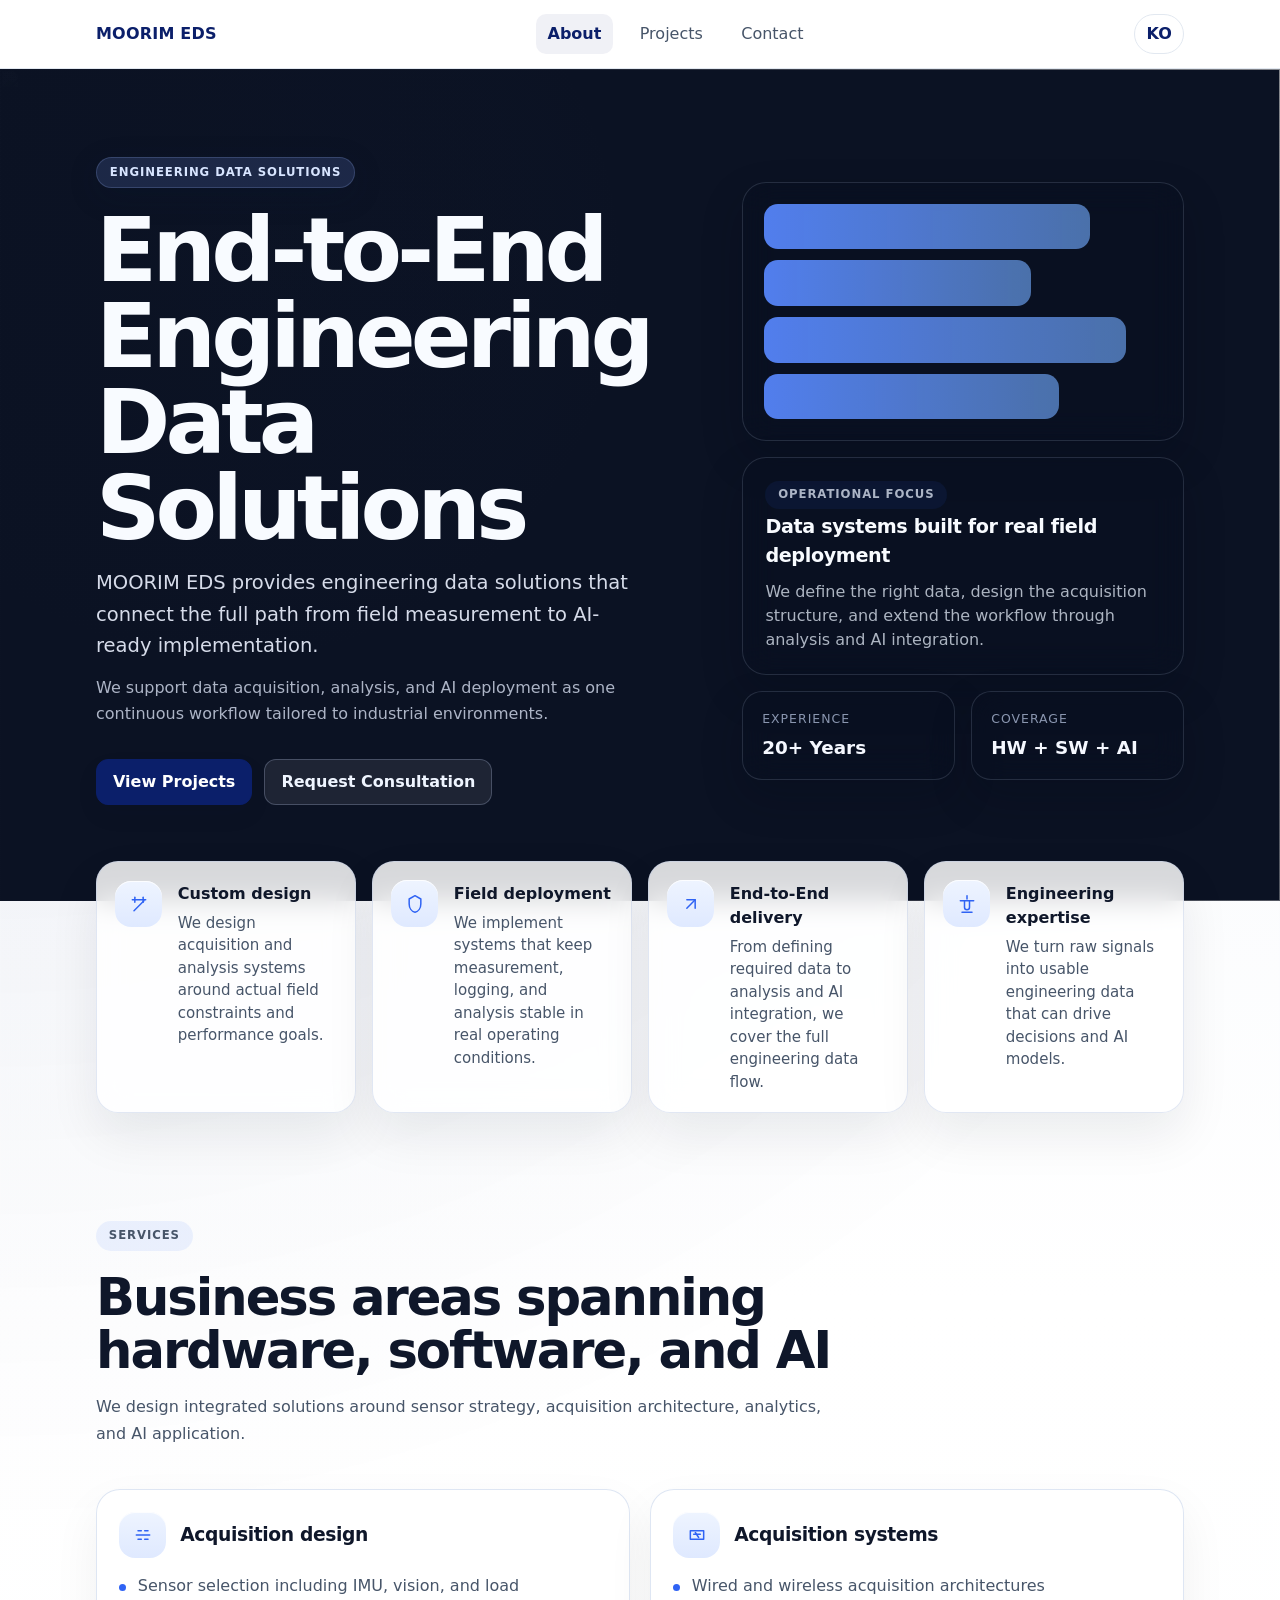
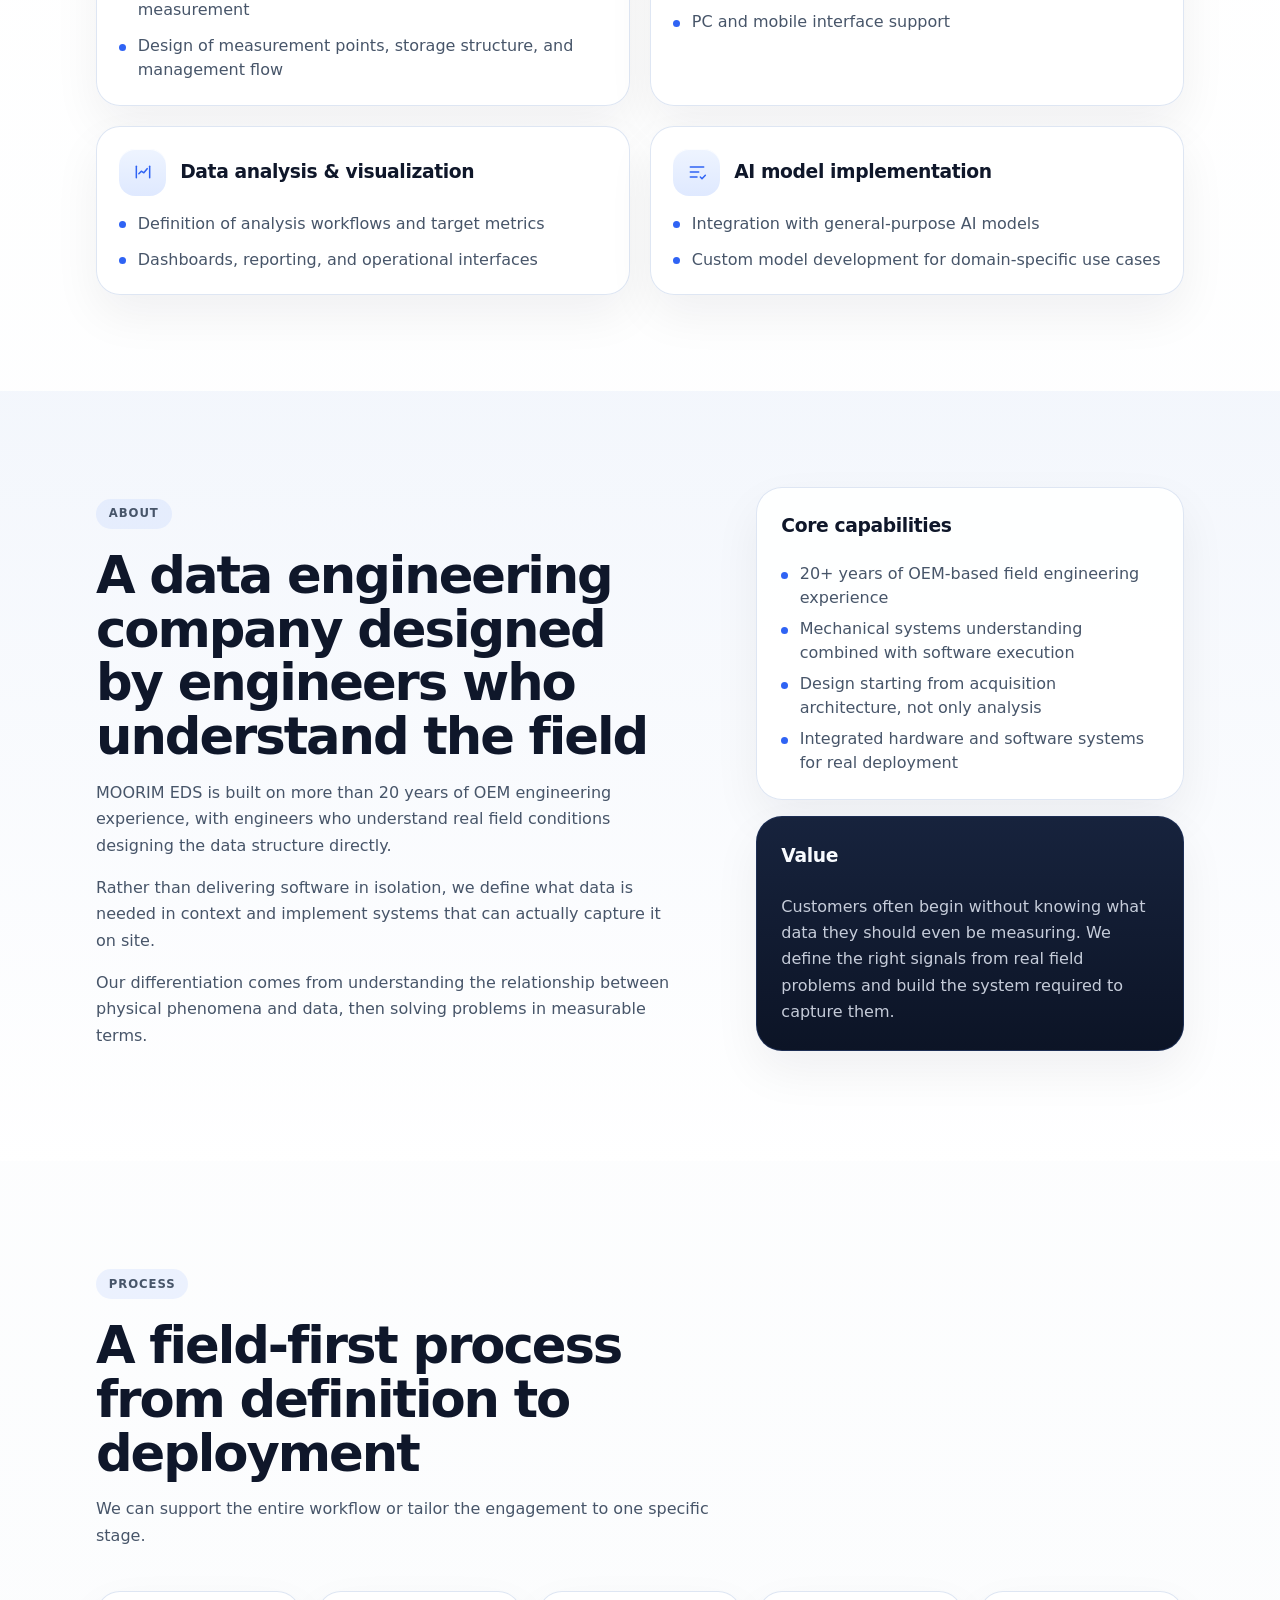
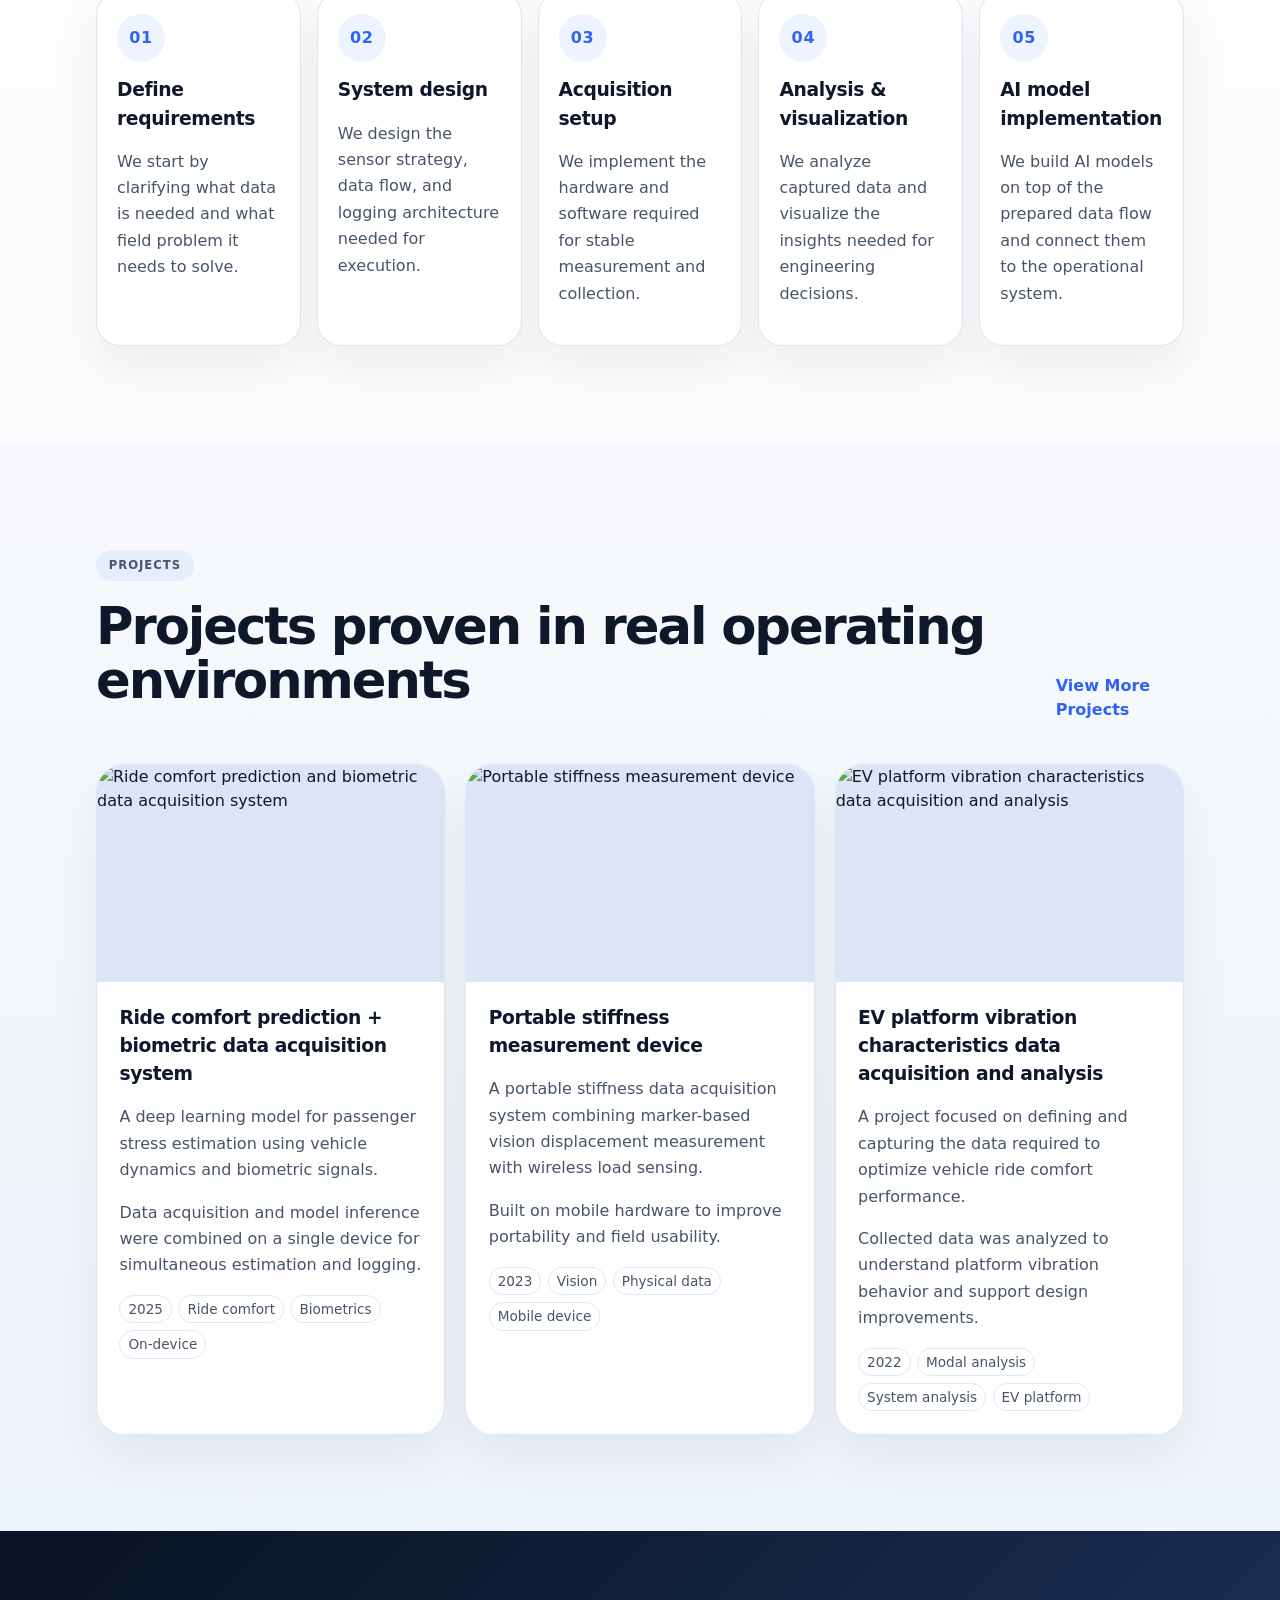
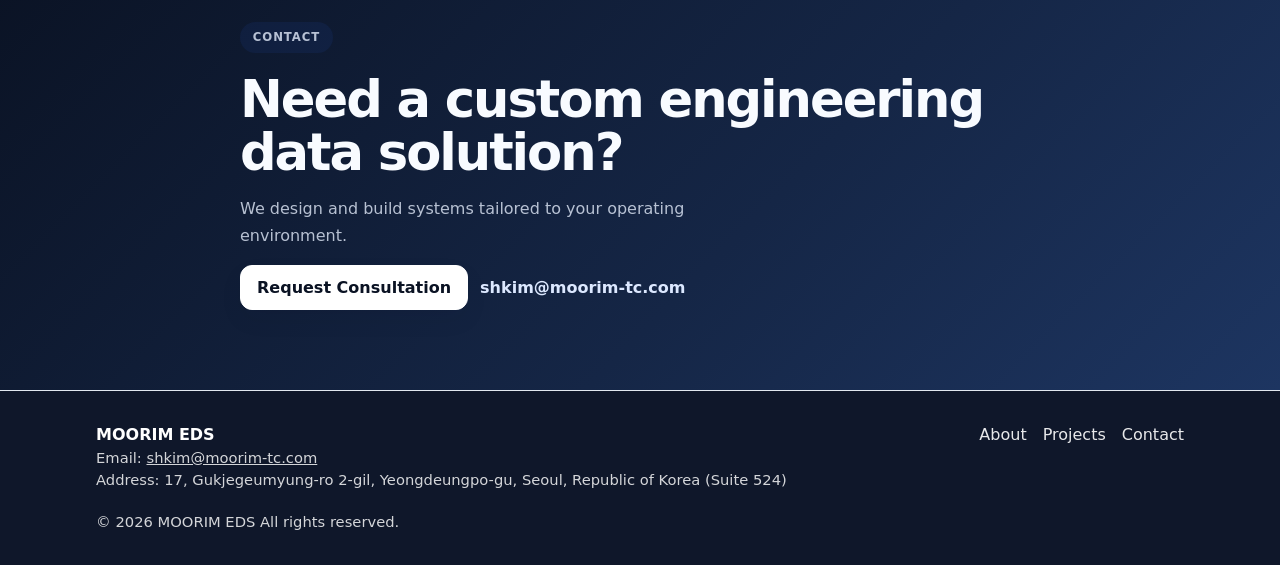
==== commit a9d47679: "update UI" ====
--- a/en/index.html
+++ b/en/index.html
@@ -29,255 +29,281 @@
       </div>
     </header>
 
-    <main id="main">
-      <section class="hero">
-        <div class="container hero-grid">
-          <div>
-            <!-- <span class="kicker">Engineering Data</span> -->
-            <h1>End-to-End engineering data solutions.</h1>
-            <p class="lead">MOORIM EDS provides end-to-end engineering data solutions—bridging what happens in the field with the data required to apply AI.</p>
-            <p class="lead">We support data acquisition, analysis, and AI integration in industrial environments.</p>
+    <main id="main" class="landing-main">
+      <section class="landing-hero" aria-label="Main introduction">
+        <div class="landing-hero-media" aria-hidden="true">
+          <div class="landing-hero-media-fade"></div>
+          <img src="https://images.unsplash.com/photo-1748348713828-12035b2d0a57?crop=entropy&cs=tinysrgb&fit=max&fm=jpg&q=80&w=2000" alt="" />
+        </div>
+
+        <div class="container landing-hero-grid">
+          <div class="landing-hero-copy">
+            <span class="landing-pill">Engineering Data Solutions</span>
+            <h1>End-to-End<br />Engineering<br />Data Solutions</h1>
+            <p class="landing-hero-lead">MOORIM EDS provides engineering data solutions that connect the full path from field measurement to AI-ready implementation.</p>
+            <p class="landing-hero-sub">We support data acquisition, analysis, and AI deployment as one continuous workflow tailored to industrial environments.</p>
             <div class="btn-row">
               <a class="btn primary" href="/en/projects/">View Projects</a>
-              <a class="btn ghost" href="/en/contact/">Request Consultation</a>
-            </div>
-          </div>
-
-          <div class="hero-side" aria-label="What we deliver">
-            <div class="hero-visual" aria-hidden="true">
-              <svg viewBox="0 0 640 360" width="100%" height="100%" preserveAspectRatio="xMidYMid slice" role="img" aria-label="Abstract engineering data visualization">
-                <defs>
-                  <linearGradient id="g" x1="0" x2="1" y1="0" y2="1">
-                    <stop offset="0" stop-color="currentColor" stop-opacity=".25" />
-                    <stop offset="1" stop-color="currentColor" stop-opacity=".08" />
-                  </linearGradient>
-                </defs>
-                <rect width="640" height="360" fill="url(#g)" />
-                <g stroke="currentColor" stroke-opacity=".45" fill="none">
-                  <path d="M40 260 C120 120, 220 320, 320 160 S520 220, 600 100" stroke-width="2" />
-                  <path d="M60 300 C180 260, 260 90, 420 140 S560 260, 620 220" stroke-width="2" />
-                </g>
-                <g fill="currentColor" fill-opacity=".55">
-                  <circle cx="120" cy="160" r="5" />
-                  <circle cx="220" cy="250" r="5" />
-                  <circle cx="320" cy="160" r="5" />
-                  <circle cx="440" cy="140" r="5" />
-                  <circle cx="560" cy="220" r="5" />
-                </g>
-              </svg>
-            </div>
-          </div>
-        </div>
-      </section>
-
-      <section class="trustbar" aria-label="Highlights">
-        <div class="container trust-grid">
-          <div class="trust-item">
-            <div class="mini-icon" aria-hidden="true">
+              <a class="btn landing-secondary-btn" href="/en/contact/">Request Consultation</a>
+            </div>
+          </div>
+
+          <div class="landing-hero-insight" aria-label="Key capabilities and stats">
+            <div class="landing-bars" aria-hidden="true">
+              <span style="width:82%"></span>
+              <span style="width:67%"></span>
+              <span style="width:91%"></span>
+              <span style="width:74%"></span>
+            </div>
+            <div class="landing-insight-card">
+              <p class="landing-eyebrow">Operational Focus</p>
+              <strong>Data systems built for real field deployment</strong>
+              <p>We define the right data, design the acquisition structure, and extend the workflow through analysis and AI integration.</p>
+            </div>
+            <dl class="landing-stat-grid">
+              <div>
+                <dt>Experience</dt>
+                <dd>20+ Years</dd>
+              </div>
+              <div>
+                <dt>Coverage</dt>
+                <dd>HW + SW + AI</dd>
+              </div>
+            </dl>
+          </div>
+        </div>
+      </section>
+
+      <section class="landing-signalband" aria-label="Highlights">
+        <div class="container landing-signal-grid">
+          <article class="landing-signal-card">
+            <div class="landing-icon" aria-hidden="true">
               <svg viewBox="0 0 24 24" fill="none" stroke="currentColor" stroke-width="1.8" stroke-linecap="round" stroke-linejoin="round"><path d="M4 7h16" /><path d="M7 4v6" /><path d="M17 4v6" /><path d="M6 20l12-12" /></svg>
             </div>
             <div>
               <strong>Custom design</strong>
-              <span>We design data acquisition and analysis solutions tailored to your environment.</span>
-            </div>
-          </div>
-          <div class="trust-item">
-            <div class="mini-icon" aria-hidden="true">
+              <p>We design acquisition and analysis systems around actual field constraints and performance goals.</p>
+            </div>
+          </article>
+          <article class="landing-signal-card">
+            <div class="landing-icon" aria-hidden="true">
               <svg viewBox="0 0 24 24" fill="none" stroke="currentColor" stroke-width="1.8" stroke-linecap="round" stroke-linejoin="round"><path d="M12 2l7 4v6c0 5-3 9-7 10-4-1-7-5-7-10V6l7-4z" /></svg>
             </div>
             <div>
               <strong>Field deployment</strong>
-              <span>We help acquisition, logging, and analysis run reliably in real field conditions.</span>
-            </div>
-          </div>
-          <div class="trust-item">
-            <div class="mini-icon" aria-hidden="true">
+              <p>We implement systems that keep measurement, logging, and analysis stable in real operating conditions.</p>
+            </div>
+          </article>
+          <article class="landing-signal-card">
+            <div class="landing-icon" aria-hidden="true">
               <svg viewBox="0 0 24 24" fill="none" stroke="currentColor" stroke-width="1.8" stroke-linecap="round" stroke-linejoin="round"><path d="M7 17l10-10" /><path d="M7 7h10v10" /></svg>
             </div>
             <div>
               <strong>End-to-End delivery</strong>
-              <span>From defining required data to analysis and AI integration.</span>
-            </div>
-          </div>
-          <div class="trust-item">
-            <div class="mini-icon" aria-hidden="true">
+              <p>From defining required data to analysis and AI integration, we cover the full engineering data flow.</p>
+            </div>
+          </article>
+          <article class="landing-signal-card">
+            <div class="landing-icon" aria-hidden="true">
               <svg viewBox="0 0 24 24" fill="none" stroke="currentColor" stroke-width="1.8" stroke-linecap="round" stroke-linejoin="round"><path d="M12 2v4" /><path d="M4 8h16" /><path d="M6 22h12" /><path d="M9 8v8a3 3 0 0 0 6 0V8" /></svg>
             </div>
             <div>
               <strong>Engineering expertise</strong>
-              <span>We turn signals into usable datasets and decision-ready outputs.</span>
-            </div>
-          </div>
-        </div>
-      </section>
-
-      <section class="section" aria-label="Services">
+              <p>We turn raw signals into usable engineering data that can drive decisions and AI models.</p>
+            </div>
+          </article>
+        </div>
+      </section>
+
+      <section class="landing-section" aria-label="Services">
         <div class="container">
-          <div class="section-head">
-            <h2>Business areas</h2>
-            <p>We provide solutions tailored to field requirements—from hardware to software.</p>
-          </div>
-
-          <div class="cards-4" role="list">
-            <article class="card service-card" role="listitem">
-              <div class="card-head">
-                <div class="flow-icon" aria-hidden="true"><svg viewBox="0 0 24 24" fill="none" stroke="currentColor" stroke-width="1.8" stroke-linecap="round" stroke-linejoin="round"><path d="M4 12h16" /><path d="M6 7h4" /><path d="M6 17h4" /><path d="M14 7h4" /><path d="M14 17h4" /></svg></div>
+          <div class="landing-section-head">
+            <p class="landing-eyebrow">Services</p>
+            <h2>Business areas spanning hardware, software, and AI</h2>
+            <p>We design integrated solutions around sensor strategy, acquisition architecture, analytics, and AI application.</p>
+          </div>
+
+          <div class="landing-service-grid" role="list">
+            <article class="landing-service-card" role="listitem">
+              <div class="landing-service-head">
+                <div class="landing-icon" aria-hidden="true">
+                  <svg viewBox="0 0 24 24" fill="none" stroke="currentColor" stroke-width="1.8" stroke-linecap="round" stroke-linejoin="round"><path d="M4 12h16" /><path d="M6 7h4" /><path d="M6 17h4" /><path d="M14 7h4" /><path d="M14 17h4" /></svg>
+                </div>
                 <h3>Acquisition design</h3>
               </div>
-              <ul class="list">
-                <li>Sensor selection (IMU, vision, load, etc.)</li>
-                <li>Acquisition location, storage, and management design</li>
-              </ul>
-            </article>
-            <article class="card service-card" role="listitem">
-              <div class="card-head">
-                <div class="flow-icon" aria-hidden="true"><svg viewBox="0 0 24 24" fill="none" stroke="currentColor" stroke-width="1.8" stroke-linecap="round" stroke-linejoin="round"><path d="M4 7h16v10H4z" /><path d="M8 11h8" /><path d="M10 9l4 6" /></svg></div>
+              <ul class="landing-list">
+                <li>Sensor selection including IMU, vision, and load measurement</li>
+                <li>Design of measurement points, storage structure, and management flow</li>
+              </ul>
+            </article>
+            <article class="landing-service-card" role="listitem">
+              <div class="landing-service-head">
+                <div class="landing-icon" aria-hidden="true">
+                  <svg viewBox="0 0 24 24" fill="none" stroke="currentColor" stroke-width="1.8" stroke-linecap="round" stroke-linejoin="round"><path d="M4 7h16v10H4z" /><path d="M8 11h8" /><path d="M10 9l4 6" /></svg>
+                </div>
                 <h3>Acquisition systems</h3>
               </div>
-              <ul class="list">
-                <li>Wired or wireless acquisition architectures</li>
-                <li>PC and mobile interfaces</li>
-              </ul>
-            </article>
-            <article class="card service-card" role="listitem">
-              <div class="card-head">
-                <div class="flow-icon" aria-hidden="true"><svg viewBox="0 0 24 24" fill="none" stroke="currentColor" stroke-width="1.8" stroke-linecap="round" stroke-linejoin="round"><path d="M4 19V5" /><path d="M20 19V5" /><path d="M7 14l3-3 3 2 4-5" /></svg></div>
-                <h3>Data Analysis &amp; Visualization</h3>
-              </div>
-              <ul class="list">
-                <li>Define analysis process and key metrics</li>
-                <li>Dashboards and reporting support</li>
-              </ul>
-            </article>
-            <article class="card service-card" role="listitem">
-              <div class="card-head">
-                <div class="flow-icon" aria-hidden="true"><svg viewBox="0 0 24 24" fill="none" stroke="currentColor" stroke-width="1.8" stroke-linecap="round" stroke-linejoin="round"><path d="M16 18l2 2 4-4" /><path d="M4 6h16" /><path d="M4 12h10" /><path d="M4 18h8" /></svg></div>
+              <ul class="landing-list">
+                <li>Wired and wireless acquisition architectures</li>
+                <li>PC and mobile interface support</li>
+              </ul>
+            </article>
+            <article class="landing-service-card" role="listitem">
+              <div class="landing-service-head">
+                <div class="landing-icon" aria-hidden="true">
+                  <svg viewBox="0 0 24 24" fill="none" stroke="currentColor" stroke-width="1.8" stroke-linecap="round" stroke-linejoin="round"><path d="M4 19V5" /><path d="M20 19V5" /><path d="M7 14l3-3 3 2 4-5" /></svg>
+                </div>
+                <h3>Data analysis &amp; visualization</h3>
+              </div>
+              <ul class="landing-list">
+                <li>Definition of analysis workflows and target metrics</li>
+                <li>Dashboards, reporting, and operational interfaces</li>
+              </ul>
+            </article>
+            <article class="landing-service-card" role="listitem">
+              <div class="landing-service-head">
+                <div class="landing-icon" aria-hidden="true">
+                  <svg viewBox="0 0 24 24" fill="none" stroke="currentColor" stroke-width="1.8" stroke-linecap="round" stroke-linejoin="round"><path d="M16 18l2 2 4-4" /><path d="M4 6h16" /><path d="M4 12h10" /><path d="M4 18h8" /></svg>
+                </div>
                 <h3>AI model implementation</h3>
               </div>
-              <ul class="list">
+              <ul class="landing-list">
                 <li>Integration with general-purpose AI models</li>
-                <li>Custom-purpose model development</li>
-              </ul>
-            </article>
-          </div>
-        </div>
-      </section>
-
-      <section class="section section-surface" aria-label="Why MOORIM EDS">
+                <li>Custom model development for domain-specific use cases</li>
+              </ul>
+            </article>
+          </div>
+        </div>
+      </section>
+
+      <section class="landing-section landing-surface" aria-label="About">
+        <div class="container landing-about-grid">
+          <div class="landing-about-copy">
+            <p class="landing-eyebrow">About</p>
+            <h2>A data engineering company designed by engineers who understand the field</h2>
+            <p>MOORIM EDS is built on more than 20 years of OEM engineering experience, with engineers who understand real field conditions designing the data structure directly.</p>
+            <p>Rather than delivering software in isolation, we define what data is needed in context and implement systems that can actually capture it on site.</p>
+            <p>Our differentiation comes from understanding the relationship between physical phenomena and data, then solving problems in measurable terms.</p>
+          </div>
+
+          <div class="landing-about-panel">
+            <div class="landing-about-card">
+              <h3>Core capabilities</h3>
+              <ul class="landing-list">
+                <li>20+ years of OEM-based field engineering experience</li>
+                <li>Mechanical systems understanding combined with software execution</li>
+                <li>Design starting from acquisition architecture, not only analysis</li>
+                <li>Integrated hardware and software systems for real deployment</li>
+              </ul>
+            </div>
+            <div class="landing-value-callout">
+              <p class="landing-eyebrow">Value</p>
+              <p>Customers often begin without knowing what data they should even be measuring. We define the right signals from real field problems and build the system required to capture them.</p>
+            </div>
+          </div>
+        </div>
+      </section>
+
+      <section class="landing-section" aria-label="How we work">
         <div class="container">
-          <div class="section-head">
-            <h2>About</h2>
-            <p>MOORIM EDS is a data-focused engineering company designed by engineers who understand field constraints, backed by over 20 years of OEM engineering experience.</p>
-            <p>We go beyond software delivery: we define the required data in context and implement practical systems that can actually capture it in the field.</p>
-            <p>Unlike software-first vendors, MOORIM EDS understands the relationship between physical phenomena and data—and solves problems in measurable terms.</p>
-          </div>
-
-          <div class="about-columns" aria-label="Differentiators and Value">
-            <div>
-              <p><strong>Core capabilities</strong></p>
-              <ul class="list">
-                <li>20+ years of OEM-based field engineering experience</li>
-                <li>Mechanical systems understanding + software engineering execution</li>
-                <li>Design from acquisition architecture—not only analysis</li>
-                <li>Integrated hardware + software implementations for real deployment</li>
-              </ul>
-            </div>
-
-            <div>
-              <p><strong>Value we deliver</strong></p>
-              <p>Customers often start without knowing what data they should even be looking at.</p>
-              <p>We define what to measure based on real field problems—and build the system required to capture it.</p>
-            </div>
-          </div>
-        </div>
-      </section>
-
-      <section class="section" aria-label="How We Work">
+          <div class="landing-section-head landing-section-head-compact">
+            <p class="landing-eyebrow">Process</p>
+            <h2>A field-first process from definition to deployment</h2>
+            <p>We can support the entire workflow or tailor the engagement to one specific stage.</p>
+          </div>
+
+          <div class="landing-flow" role="list">
+            <article class="landing-flow-step" role="listitem">
+              <span class="landing-flow-index">01</span>
+              <h3>Define requirements</h3>
+              <p>We start by clarifying what data is needed and what field problem it needs to solve.</p>
+            </article>
+            <article class="landing-flow-step" role="listitem">
+              <span class="landing-flow-index">02</span>
+              <h3>System design</h3>
+              <p>We design the sensor strategy, data flow, and logging architecture needed for execution.</p>
+            </article>
+            <article class="landing-flow-step" role="listitem">
+              <span class="landing-flow-index">03</span>
+              <h3>Acquisition setup</h3>
+              <p>We implement the hardware and software required for stable measurement and collection.</p>
+            </article>
+            <article class="landing-flow-step" role="listitem">
+              <span class="landing-flow-index">04</span>
+              <h3>Analysis &amp; visualization</h3>
+              <p>We analyze captured data and visualize the insights needed for engineering decisions.</p>
+            </article>
+            <article class="landing-flow-step" role="listitem">
+              <span class="landing-flow-index">05</span>
+              <h3>AI model implementation</h3>
+              <p>We build AI models on top of the prepared data flow and connect them to the operational system.</p>
+            </article>
+          </div>
+        </div>
+      </section>
+
+      <section class="landing-section landing-projects" aria-label="Projects">
         <div class="container">
-          <div class="section-head">
-            <h2>How We Work</h2>
-            <p>We meet requirements through a field-first process. Solutions can be customized for the full flow or specific stages.</p>
-          </div>
-
-          <div class="flow" role="list">
-            <article class="card flow-step" role="listitem">
-              <div class="card-head">
-                <div class="flow-icon" aria-hidden="true"><svg viewBox="0 0 24 24" fill="none" stroke="currentColor" stroke-width="1.8" stroke-linecap="round" stroke-linejoin="round"><path d="M4 6h16" /><path d="M4 12h10" /><path d="M4 18h8" /></svg></div>
-                <h3>Define requirements</h3>
-              </div>
-              <p>Start by understanding what data is needed and why.</p>
-            </article>
-            <article class="card flow-step" role="listitem">
-              <div class="card-head">
-                <div class="flow-icon" aria-hidden="true"><svg viewBox="0 0 24 24" fill="none" stroke="currentColor" stroke-width="1.8" stroke-linecap="round" stroke-linejoin="round"><path d="M12 2l7 4-7 4-7-4 7-4z" /><path d="M5 10v8l7 4 7-4v-8" /></svg></div>
-                <h3>System design</h3>
-              </div>
-              <p>Design the system including sensor selection, data flow, and logging architecture.</p>
-            </article>
-            <article class="card flow-step" role="listitem">
-              <div class="card-head">
-                <div class="flow-icon" aria-hidden="true"><svg viewBox="0 0 24 24" fill="none" stroke="currentColor" stroke-width="1.8" stroke-linecap="round" stroke-linejoin="round"><path d="M4 7h16v10H4z" /><path d="M8 11h8" /></svg></div>
-                <h3>Acquisition setup</h3>
-              </div>
-              <p>Build hardware and software for stable field data capture.</p>
-            </article>
-            <article class="card flow-step" role="listitem">
-              <div class="card-head">
-                <div class="flow-icon" aria-hidden="true"><svg viewBox="0 0 24 24" fill="none" stroke="currentColor" stroke-width="1.8" stroke-linecap="round" stroke-linejoin="round"><path d="M4 19V5" /><path d="M20 19V5" /><path d="M7 14l3-3 3 2 4-5" /></svg></div>
-                <h3>Analysis &amp; visualization</h3>
-              </div>
-              <p>Analyze and visualize captured data to derive field-ready insights.</p>
-            </article>
-            <article class="card flow-step" role="listitem">
-              <div class="card-head">
-                <div class="flow-icon" aria-hidden="true"><svg viewBox="0 0 24 24" fill="none" stroke="currentColor" stroke-width="1.8" stroke-linecap="round" stroke-linejoin="round"><path d="M20 6L9 17l-5-5" /></svg></div>
-                <h3>AI model implementation</h3>
-              </div>
-              <p>Build AI models based on the data flow and integrate them with field systems.</p>
-            </article>
-          </div>
-        </div>
-      </section>
-
-      <section class="section section-surface" aria-label="Projects">
-        <div class="container">
-          <div class="section-head">
-            <h2>Projects</h2>
-          </div>
-
-          <div class="project-grid" role="list">
-            <article class="card" role="listitem">
-              <h3>Ride comfort prediction + biometric data acquisition system</h3>
-              <p>A deep learning model for passenger stress estimation using vehicle dynamics and biometric signals.</p>
-              <p>Ran acquisition and model inference on a single device to support real-time estimation and data logging.</p>
-              <div class="tags" aria-label="Tech keywords"><span class="tag">2025</span><span class="tag">Ride comfort</span><span class="tag">Biometrics</span><span class="tag">On-device</span></div>
-            </article>
-            <article class="card" role="listitem">
-              <h3>Portable exterior panel stiffness measurement device</h3>
-              <p>A portable stiffness data acquisition system combining vision-based displacement measurement (markers) and wireless load sensing.</p>
-              <p>Built on mobile hardware to maximize portability and on-site usability.</p>
-              <div class="tags" aria-label="Tech keywords"><span class="tag">2023</span><span class="tag">ArUco</span><span class="tag">Portable</span><span class="tag">Wireless load</span></div>
-            </article>
-            <article class="card" role="listitem">
-              <h3>EV platform vibration mode map evaluation &amp; analysis</h3>
-              <p>Defined and captured the data required to optimize ride comfort performance.</p>
-              <p>Analyzed vibration characteristics and supported design improvement decisions.</p>
-              <div class="tags" aria-label="Tech keywords"><span class="tag">2022</span><span class="tag">Modal analysis</span><span class="tag">Vibration map</span><span class="tag">EV platform</span></div>
-            </article>
-          </div>
-
-          <div class="section-actions">
-            <a class="btn" href="/en/projects/">View Projects</a>
-          </div>
-        </div>
-      </section>
-
-      <section class="cta-strong" aria-label="Consultation">
-        <div class="container">
+          <div class="landing-section-head landing-project-head">
+            <div>
+              <p class="landing-eyebrow">Projects</p>
+              <h2>Projects proven in real operating environments</h2>
+            </div>
+            <a class="landing-inline-link" href="/en/projects/">View More Projects</a>
+          </div>
+
+          <div class="landing-project-grid" role="list">
+            <article class="landing-project-card" role="listitem">
+              <div class="landing-project-media">
+                <img src="https://images.unsplash.com/photo-1581091878591-4f0714c6f32f?crop=entropy&cs=tinysrgb&fit=max&fm=jpg&q=80&w=800" alt="Ride comfort prediction and biometric data acquisition system" />
+              </div>
+              <div class="landing-project-body">
+                <h3>Ride comfort prediction + biometric data acquisition system</h3>
+                <p>A deep learning model for passenger stress estimation using vehicle dynamics and biometric signals.</p>
+                <p>Data acquisition and model inference were combined on a single device for simultaneous estimation and logging.</p>
+                <div class="tags" aria-label="Tech keywords">
+                  <span class="tag">2025</span><span class="tag">Ride comfort</span><span class="tag">Biometrics</span><span class="tag">On-device</span>
+                </div>
+              </div>
+            </article>
+            <article class="landing-project-card" role="listitem">
+              <div class="landing-project-media">
+                <img src="https://images.unsplash.com/photo-1655165312008-5feda4a1e989?crop=entropy&cs=tinysrgb&fit=max&fm=jpg&q=80&w=800" alt="Portable stiffness measurement device" />
+              </div>
+              <div class="landing-project-body">
+                <h3>Portable stiffness measurement device</h3>
+                <p>A portable stiffness data acquisition system combining marker-based vision displacement measurement with wireless load sensing.</p>
+                <p>Built on mobile hardware to improve portability and field usability.</p>
+                <div class="tags" aria-label="Tech keywords">
+                  <span class="tag">2023</span><span class="tag">Vision</span><span class="tag">Physical data</span><span class="tag">Mobile device</span>
+                </div>
+              </div>
+            </article>
+            <article class="landing-project-card" role="listitem">
+              <div class="landing-project-media">
+                <img src="https://images.unsplash.com/photo-1717251219555-a14948d4826c?crop=entropy&cs=tinysrgb&fit=max&fm=jpg&q=80&w=800" alt="EV platform vibration characteristics data acquisition and analysis" />
+              </div>
+              <div class="landing-project-body">
+                <h3>EV platform vibration characteristics data acquisition and analysis</h3>
+                <p>A project focused on defining and capturing the data required to optimize vehicle ride comfort performance.</p>
+                <p>Collected data was analyzed to understand platform vibration behavior and support design improvements.</p>
+                <div class="tags" aria-label="Tech keywords">
+                  <span class="tag">2022</span><span class="tag">Modal analysis</span><span class="tag">System analysis</span><span class="tag">EV platform</span>
+                </div>
+              </div>
+            </article>
+          </div>
+        </div>
+      </section>
+
+      <section class="landing-cta" aria-label="Consultation">
+        <div class="container landing-cta-box">
+          <p class="landing-eyebrow">Contact</p>
           <h2>Need a custom engineering data solution?</h2>
-          <p>We design and build systems tailored to your environment.</p>
-          <div class="btn-row">
-            <a class="btn primary" href="/en/contact/">Request Consultation</a>
+          <p>We design and build systems tailored to your operating environment.</p>
+          <div class="btn-row landing-cta-actions">
+            <a class="btn landing-cta-btn" href="/en/contact/">Request Consultation</a>
+            <a class="landing-inline-link landing-inline-link-light" href="mailto:shkim@moorim-tc.com">shkim@moorim-tc.com</a>
           </div>
         </div>
       </section>
--- a/assets/css/style.css
+++ b/assets/css/style.css
@@ -435,6 +435,514 @@
 
 .card:hover{transform:translateY(-1px); box-shadow:var(--shadow);}
 
+.landing-main{
+  background:
+    radial-gradient(circle at top left, rgba(11,31,106,.08), transparent 28%),
+    linear-gradient(180deg, #f4f7fb 0%, #ffffff 24%, #f8fafc 100%);
+}
+
+.landing-hero{
+  position:relative;
+  overflow:hidden;
+  min-height:calc(100vh - 68px);
+  color:#f8fbff;
+  background:#0b1223;
+}
+
+.landing-hero::before{
+  content:"";
+  position:absolute;
+  inset:0;
+  background:
+    linear-gradient(90deg, rgba(11,18,35,.94) 0%, rgba(11,18,35,.88) 44%, rgba(11,18,35,.56) 67%, rgba(11,18,35,.22) 100%),
+    radial-gradient(circle at 18% 24%, rgba(107,153,255,.22), transparent 32%);
+  z-index:1;
+}
+
+.landing-hero-media{
+  position:absolute;
+  inset:0;
+}
+
+.landing-hero-media img{
+  width:100%;
+  height:100%;
+  object-fit:cover;
+  display:block;
+}
+
+.landing-hero-media-fade{
+  position:absolute;
+  inset:0;
+  background:
+    linear-gradient(180deg, rgba(11,18,35,.12) 0%, rgba(11,18,35,.48) 100%),
+    linear-gradient(90deg, rgba(11,18,35,.86) 0%, rgba(11,18,35,.18) 54%, rgba(11,18,35,.02) 100%);
+  z-index:1;
+}
+
+.landing-hero-grid{
+  position:relative;
+  z-index:2;
+  min-height:calc(100vh - 68px);
+  display:grid;
+  grid-template-columns:minmax(0, 1.15fr) minmax(320px, .85fr);
+  gap:3rem;
+  align-items:center;
+  padding:4rem 1rem 4.5rem;
+}
+
+.landing-hero-copy{
+  max-width:40rem;
+}
+
+.landing-pill,
+.landing-eyebrow{
+  display:inline-flex;
+  align-items:center;
+  gap:.5rem;
+  padding:.35rem .8rem;
+  border-radius:999px;
+  letter-spacing:.08em;
+  text-transform:uppercase;
+  font-size:.73rem;
+  font-weight:700;
+}
+
+.landing-pill{
+  color:#d8e5ff;
+  background:rgba(120,153,255,.16);
+  border:1px solid rgba(160,184,255,.2);
+  box-shadow:0 8px 30px rgba(8,20,48,.18);
+}
+
+.landing-main h1{
+  margin:1.2rem 0 1rem;
+  font-size:clamp(3rem, 7vw, 5.7rem);
+  line-height:.96;
+  letter-spacing:-.055em;
+}
+
+.landing-hero-lead{
+  max-width:34rem;
+  margin:0 0 .85rem;
+  font-size:1.22rem;
+  line-height:1.6;
+  color:rgba(236,242,255,.9);
+}
+
+.landing-hero-sub{
+  max-width:33rem;
+  margin:0 0 2rem;
+  font-size:1rem;
+  line-height:1.65;
+  color:rgba(218,226,244,.78);
+}
+
+.landing-secondary-btn{
+  color:#eff5ff;
+  border-color:rgba(203,217,255,.24);
+  background:rgba(255,255,255,.08);
+  box-shadow:none;
+}
+
+.landing-secondary-btn:hover{
+  background:rgba(255,255,255,.12);
+}
+
+.landing-hero-insight{
+  display:grid;
+  gap:1rem;
+  justify-self:end;
+  width:min(100%, 28rem);
+}
+
+.landing-bars,
+.landing-insight-card,
+.landing-stat-grid > div{
+  border:1px solid rgba(210,223,255,.14);
+  background:rgba(8,15,32,.54);
+  backdrop-filter:blur(16px);
+  box-shadow:0 18px 40px rgba(2,8,22,.22);
+}
+
+.landing-bars{
+  display:grid;
+  gap:.7rem;
+  padding:1.3rem;
+  border-radius:24px;
+}
+
+.landing-bars span{
+  display:block;
+  height:2.85rem;
+  border-radius:14px;
+  background:linear-gradient(90deg, rgba(88,136,255,.92), rgba(116,172,255,.62));
+}
+
+.landing-insight-card{
+  padding:1.4rem;
+  border-radius:24px;
+}
+
+.landing-insight-card strong{
+  display:block;
+  margin:.25rem 0 .55rem;
+  font-size:1.2rem;
+  letter-spacing:-.02em;
+}
+
+.landing-insight-card p{
+  margin:0;
+  color:rgba(230,237,250,.74);
+}
+
+.landing-stat-grid{
+  display:grid;
+  grid-template-columns:repeat(2, minmax(0, 1fr));
+  gap:1rem;
+  margin:0;
+}
+
+.landing-stat-grid > div{
+  padding:1.1rem 1.2rem;
+  border-radius:20px;
+}
+
+.landing-stat-grid dt{
+  font-size:.78rem;
+  text-transform:uppercase;
+  letter-spacing:.08em;
+  color:rgba(189,202,231,.72);
+}
+
+.landing-stat-grid dd{
+  margin:.35rem 0 0;
+  font-size:1.15rem;
+  font-weight:700;
+  color:#f5f8ff;
+}
+
+.landing-signalband{
+  position:relative;
+  margin-top:-2.5rem;
+  z-index:3;
+}
+
+.landing-signal-grid{
+  display:grid;
+  grid-template-columns:repeat(4, minmax(0, 1fr));
+  gap:1rem;
+}
+
+.landing-signal-card{
+  display:flex;
+  gap:1rem;
+  padding:1.15rem;
+  border-radius:22px;
+  border:1px solid rgba(183,197,227,.42);
+  background:rgba(255,255,255,.84);
+  backdrop-filter:blur(14px);
+  box-shadow:0 22px 50px rgba(16,24,40,.08);
+}
+
+.landing-signal-card strong{
+  display:block;
+  margin:.1rem 0 .35rem;
+  font-size:1rem;
+}
+
+.landing-signal-card p{
+  margin:0;
+  color:var(--muted);
+  font-size:.94rem;
+  line-height:1.5;
+}
+
+.landing-icon{
+  width:2.9rem;
+  height:2.9rem;
+  border-radius:16px;
+  flex:0 0 auto;
+  display:flex;
+  align-items:center;
+  justify-content:center;
+  color:#2f63f4;
+  background:linear-gradient(180deg, #eef4ff 0%, #dfe9ff 100%);
+  box-shadow:inset 0 1px 0 rgba(255,255,255,.85);
+}
+
+.landing-icon svg{
+  width:20px;
+  height:20px;
+}
+
+.landing-section{
+  padding:6rem 0;
+}
+
+.landing-section-head{
+  max-width:46rem;
+  margin-bottom:2.6rem;
+}
+
+.landing-section-head h2,
+.landing-about-copy h2,
+.landing-cta h2{
+  margin:.5rem 0 .9rem;
+  font-size:clamp(2rem, 4vw, 3.25rem);
+  line-height:1.05;
+  letter-spacing:-.04em;
+}
+
+.landing-service-title{
+  white-space:nowrap;
+}
+
+.landing-section-head p,
+.landing-about-copy p,
+.landing-value-callout p,
+.landing-cta p,
+.landing-flow-step p,
+.landing-project-body p{
+  color:var(--muted);
+  line-height:1.65;
+}
+
+.landing-section-head-compact{
+  max-width:40rem;
+}
+
+.landing-service-grid{
+  display:grid;
+  grid-template-columns:repeat(2, minmax(0, 1fr));
+  gap:1.25rem;
+}
+
+.landing-service-card,
+.landing-about-card,
+.landing-value-callout,
+.landing-flow-step,
+.landing-project-card{
+  border:1px solid rgba(219,228,242,.9);
+  background:rgba(255,255,255,.9);
+  box-shadow:0 20px 48px rgba(15,23,42,.06);
+}
+
+.landing-service-card{
+  padding:1.4rem;
+  border-radius:24px;
+}
+
+.landing-service-head{
+  display:flex;
+  align-items:center;
+  gap:.9rem;
+  margin-bottom:1rem;
+}
+
+.landing-service-head h3,
+.landing-about-card h3,
+.landing-flow-step h3,
+.landing-project-body h3{
+  margin:0;
+  letter-spacing:-.02em;
+}
+
+.landing-about-card h3{
+  margin-bottom:1.35rem;
+}
+
+.landing-list{
+  list-style:none;
+  margin:0;
+  padding:0;
+  display:grid;
+  gap:.75rem;
+}
+
+.landing-about-card .landing-list{
+  gap:.45rem;
+}
+
+.landing-list li{
+  position:relative;
+  padding-left:1.15rem;
+  color:var(--muted);
+}
+
+.landing-list li::before{
+  content:"";
+  position:absolute;
+  left:0;
+  top:.62rem;
+  width:7px;
+  height:7px;
+  border-radius:50%;
+  background:#2f63f4;
+}
+
+.landing-surface{
+  background:linear-gradient(180deg, rgba(241,245,252,.82) 0%, rgba(255,255,255,.95) 100%);
+}
+
+.landing-about-grid{
+  display:grid;
+  grid-template-columns:minmax(0, 1.1fr) minmax(300px, .9fr);
+  gap:2rem;
+  align-items:start;
+}
+
+.landing-about-panel{
+  display:grid;
+  gap:1rem;
+  width:90%;
+  justify-self:end;
+}
+
+.landing-about-card,
+.landing-value-callout{
+  border-radius:26px;
+  padding:1.5rem;
+}
+
+.landing-value-callout{
+  background:linear-gradient(180deg, #17233d 0%, #0c1426 100%);
+  border-color:rgba(30,48,87,.9);
+}
+
+.landing-value-callout p{
+  margin:0;
+  color:rgba(232,238,250,.84);
+}
+
+.landing-value-callout .landing-eyebrow{
+  display:block;
+  margin:0 0 1.35rem;
+  padding:0;
+  border-radius:0;
+  background:none;
+  color:#f8fbff;
+  font-size:1.17em;
+  font-weight:700;
+  letter-spacing:-.02em;
+  text-transform:none;
+}
+
+.landing-eyebrow{
+  color:#355ecf;
+  background:rgba(47,99,244,.08);
+}
+
+.landing-flow{
+  display:grid;
+  grid-template-columns:repeat(5, minmax(0, 1fr));
+  gap:1rem;
+}
+
+.landing-flow-step{
+  position:relative;
+  padding:1.4rem 1.25rem;
+  border-radius:24px;
+}
+
+.landing-flow-index{
+  display:inline-flex;
+  align-items:center;
+  justify-content:center;
+  margin-bottom:.9rem;
+  min-width:3rem;
+  height:3rem;
+  border-radius:999px;
+  background:#edf3ff;
+  color:#2f63f4;
+  font-weight:800;
+  letter-spacing:.04em;
+}
+
+.landing-projects{
+  background:linear-gradient(180deg, #f7f9fc 0%, #eef4fb 100%);
+}
+
+.landing-project-head{
+  display:flex;
+  align-items:end;
+  justify-content:space-between;
+  gap:1rem;
+  max-width:none;
+}
+
+.landing-inline-link{
+  color:#2f63f4;
+  text-decoration:none;
+  font-weight:700;
+}
+
+.landing-inline-link:hover{
+  text-decoration:underline;
+  text-underline-offset:3px;
+}
+
+.landing-project-grid{
+  display:grid;
+  grid-template-columns:repeat(3, minmax(0, 1fr));
+  gap:1.25rem;
+}
+
+.landing-project-card{
+  overflow:hidden;
+  border-radius:28px;
+}
+
+.landing-project-media{
+  aspect-ratio:16 / 10;
+  overflow:hidden;
+  background:#dbe5f5;
+}
+
+.landing-project-media img{
+  width:100%;
+  height:100%;
+  object-fit:cover;
+  display:block;
+}
+
+.landing-project-body{
+  padding:1.4rem;
+}
+
+.landing-project-body p + p{
+  margin-top:.6rem;
+}
+
+.landing-cta{
+  padding:5rem 0;
+  background:linear-gradient(135deg, #0a1223 0%, #152646 60%, #1d3561 100%);
+  color:#f8fbff;
+}
+
+.landing-cta-box{
+  max-width:52rem;
+}
+
+.landing-cta p{
+  max-width:34rem;
+  color:rgba(225,234,249,.8);
+}
+
+.landing-cta-actions{
+  align-items:center;
+}
+
+.landing-cta-btn{
+  color:#0a1223;
+  background:#ffffff;
+  border-color:#ffffff;
+}
+
+.landing-inline-link-light{
+  color:#dce8ff;
+}
+
 @media (max-width:900px){
   .grid > .card{grid-column:span 6;}
   .about-split{grid-template-columns:1fr;}
@@ -445,9 +953,44 @@
   .flow-step::before,
   .flow-step::after{display:none;}
   .project-grid{grid-template-columns:1fr;}
+  .landing-hero-grid,
+  .landing-about-grid,
+  .landing-service-grid,
+  .landing-project-grid,
+  .landing-flow,
+  .landing-signal-grid{grid-template-columns:1fr;}
+  .landing-hero{
+    min-height:auto;
+    padding-top:1rem;
+  }
+  .landing-hero-grid{
+    min-height:auto;
+    gap:1.5rem;
+    padding-top:4.5rem;
+  }
+  .landing-hero-copy{max-width:none;}
+  .landing-hero-insight{justify-self:stretch; width:100%;}
+  .landing-signalband{margin-top:-1.4rem;}
+  .landing-section{padding:4rem 0;}
+  .landing-project-head{align-items:start;}
+  .landing-about-panel{width:100%;}
+  .landing-service-title{white-space:normal;}
 }
 @media (max-width:560px){
   .grid > .card{grid-column:span 12;}
+  .landing-main h1{font-size:clamp(2.6rem, 15vw, 4rem);}
+  .landing-stat-grid{grid-template-columns:1fr;}
+  .landing-hero-grid,
+  .landing-section,
+  .landing-cta{padding-left:0; padding-right:0;}
+  .landing-bars,
+  .landing-insight-card,
+  .landing-stat-grid > div,
+  .landing-service-card,
+  .landing-about-card,
+  .landing-value-callout,
+  .landing-flow-step,
+  .landing-project-card{border-radius:22px;}
 }
 
 .list{margin:.4rem 0 0; padding-left:1.1rem; color:var(--muted);}
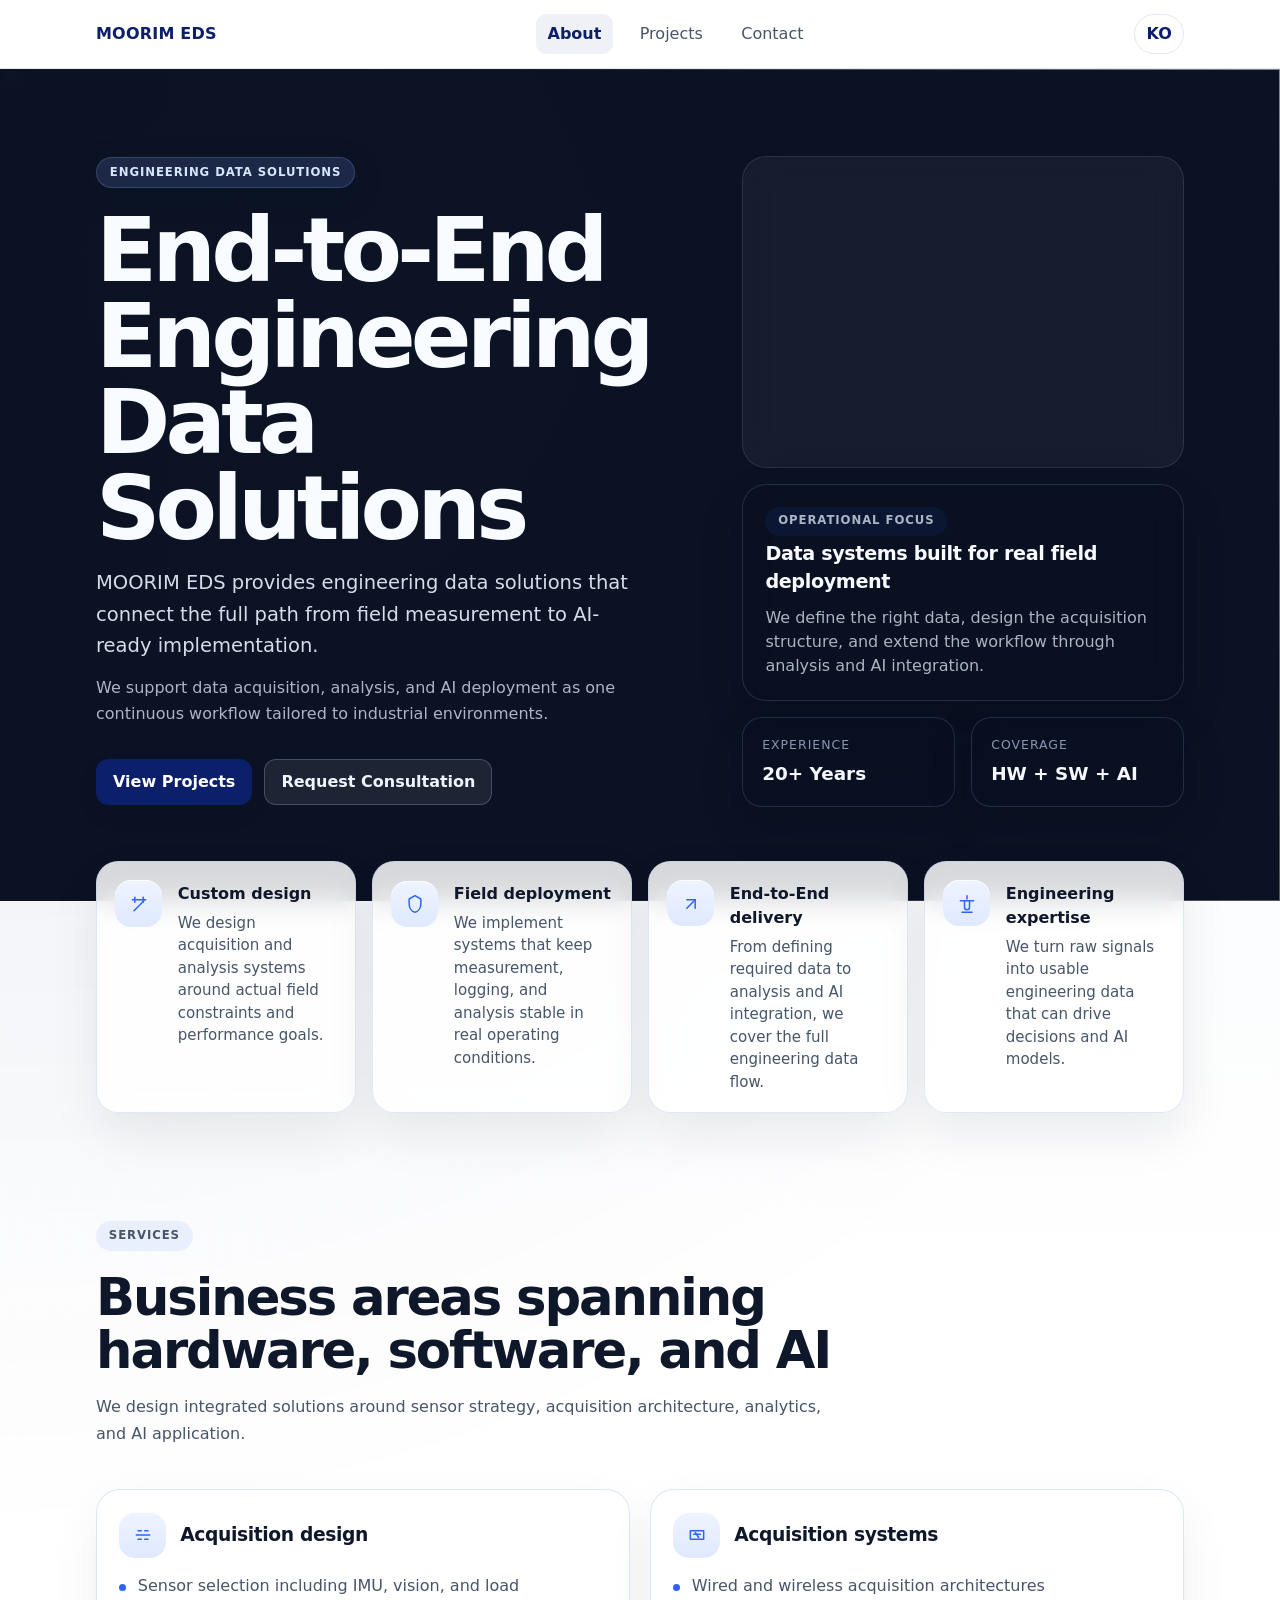
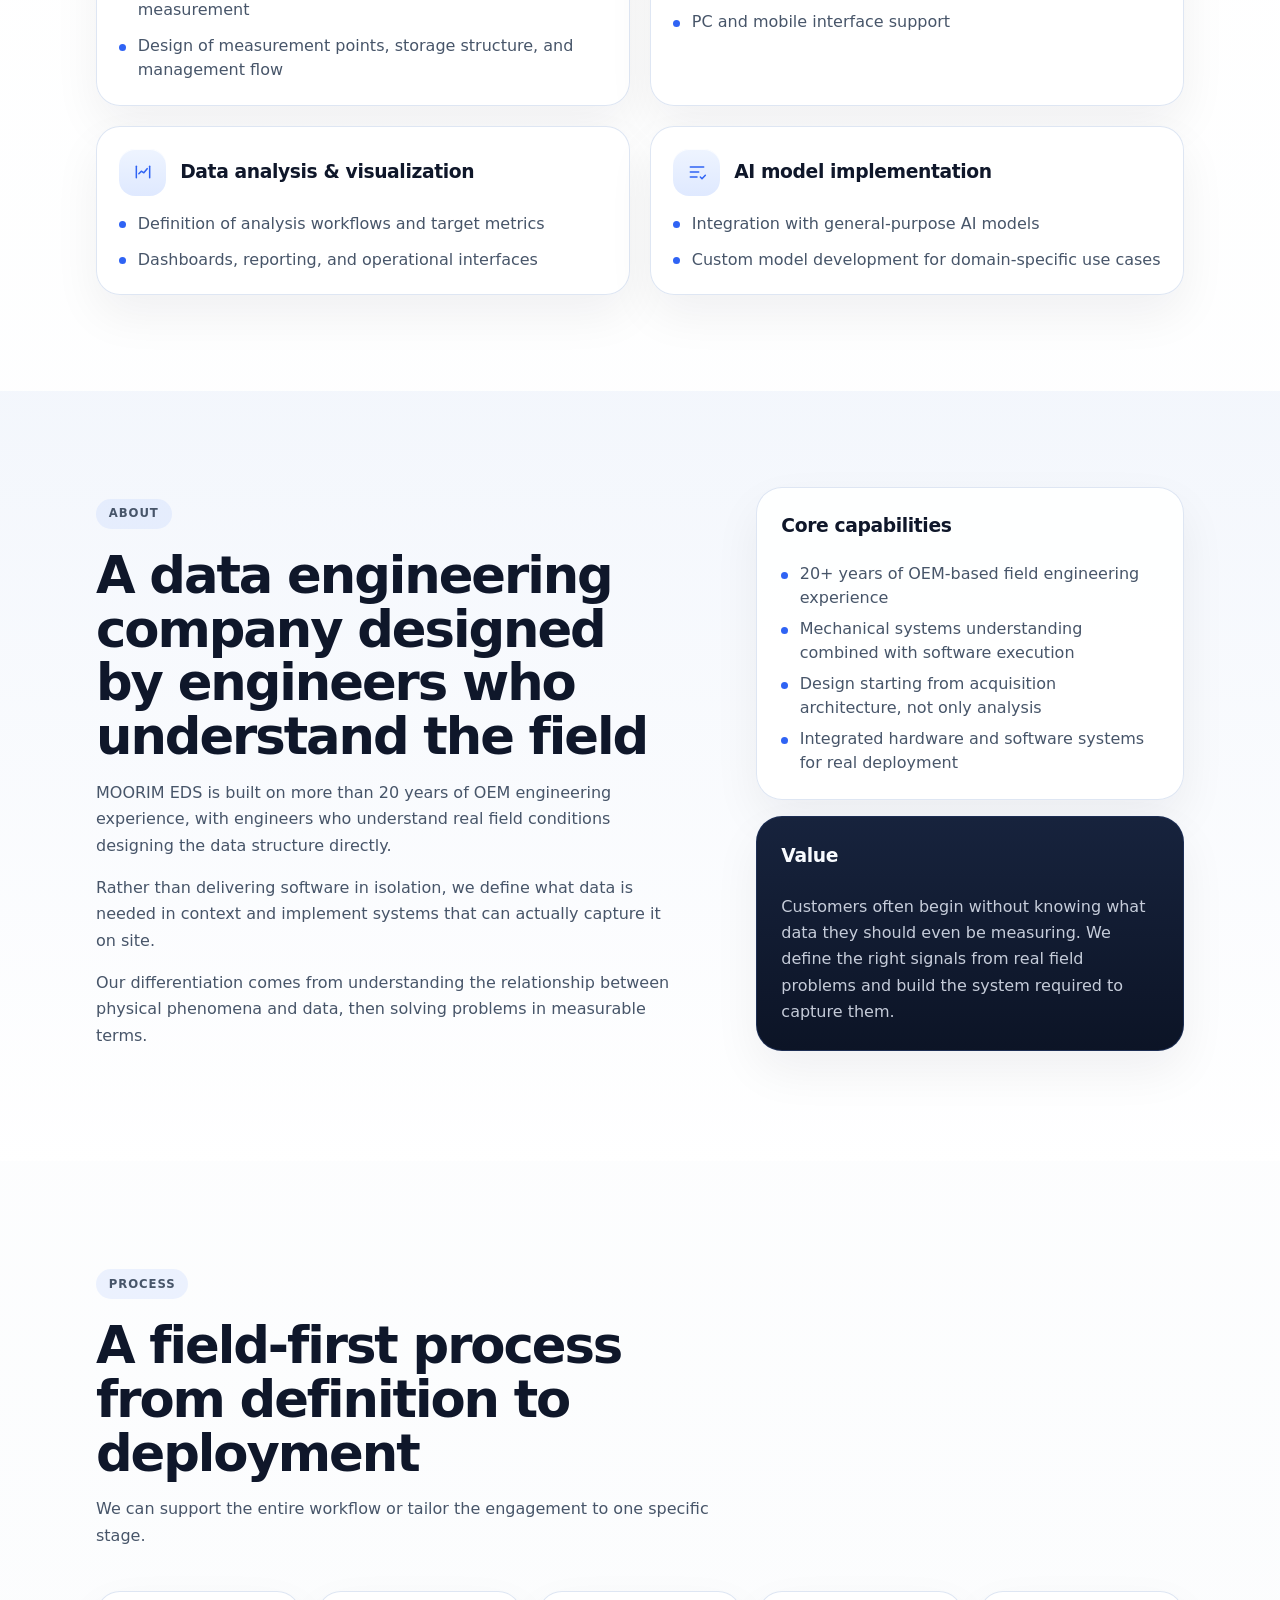
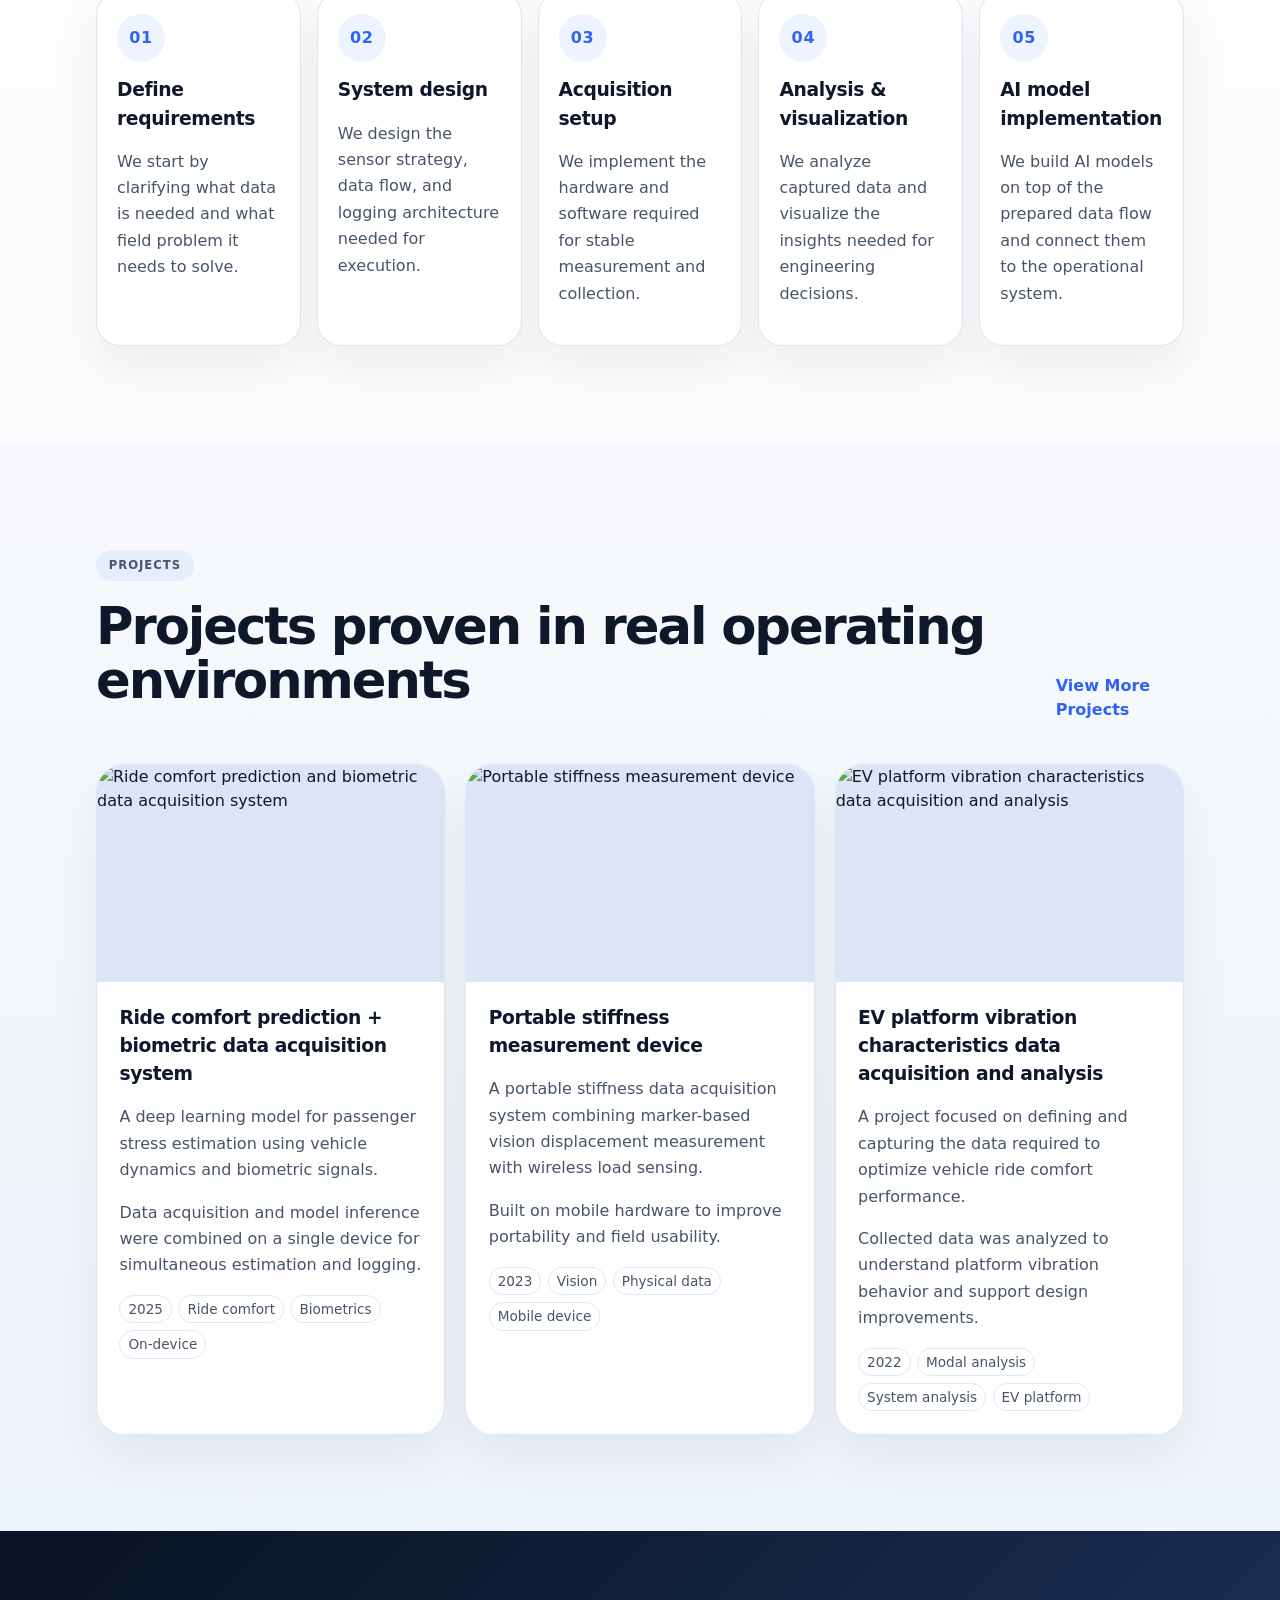
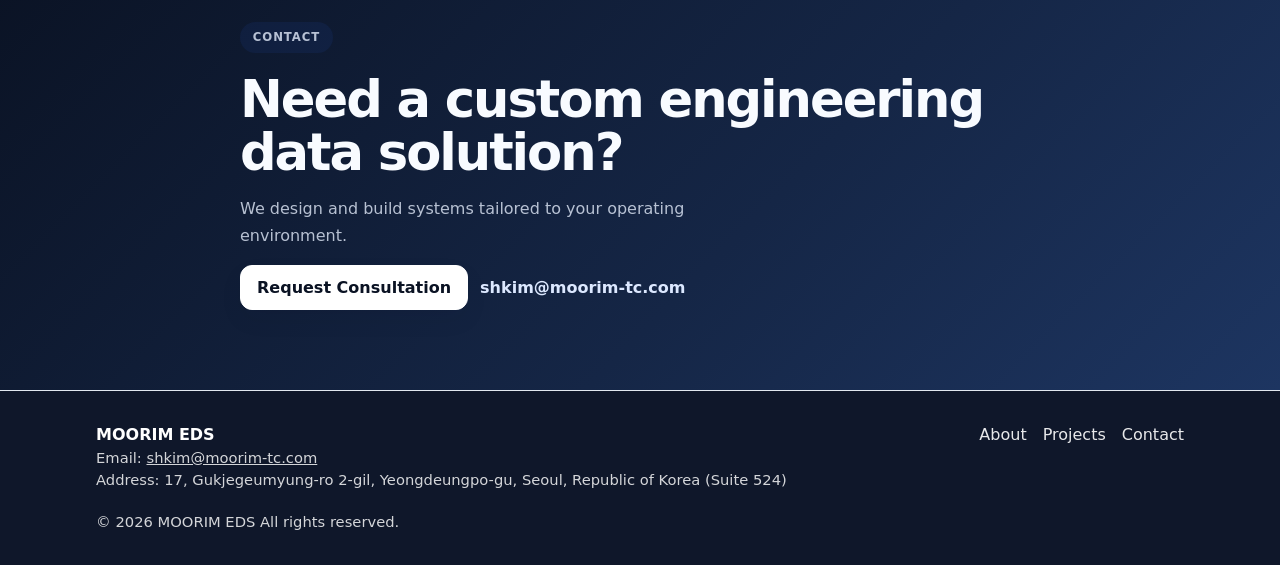
==== commit 14d679e8: "test" ====
--- a/en/index.html
+++ b/en/index.html
@@ -312,7 +312,7 @@
     <footer class="site-footer">
       <div class="container footer-row">
         <div>
-          <div class="footer-strong" data-company-name>MOORIM EDS</div>
+          <div class="footer-strong" data-company-name>MOORIM EDSs</div>
           <div class="small">Email: <a href="mailto:shkim@moorim-tc.com">shkim@moorim-tc.com</a></div>
           <div class="small">Address: 17, Gukjegeumyung-ro 2-gil, Yeongdeungpo-gu, Seoul, Republic of Korea (Suite 524)</div>
         </div>
--- a/assets/css/style.css
+++ b/assets/css/style.css
@@ -566,17 +566,64 @@
 }
 
 .landing-bars{
-  display:grid;
-  gap:.7rem;
+  position:relative;
   padding:1.3rem;
   border-radius:24px;
-}
-
-.landing-bars span{
+  min-height:19.5rem;
+  overflow:hidden;
+  border:1px solid rgba(203,213,225,.12);
+  background:rgba(148,163,184,.08);
+  box-shadow:none;
+}
+
+.landing-rotator-slide{
+  position:absolute;
+  inset:1.3rem;
+  display:flex;
+  flex-direction:column;
+  justify-content:flex-start;
+  gap:.8rem;
+  opacity:0;
+  visibility:hidden;
+  pointer-events:none;
+}
+
+.landing-rotator-slide.is-active{
+  opacity:1;
+  visibility:visible;
+  pointer-events:auto;
+  animation:landing-rotator-fade 1s ease;
+}
+
+@keyframes landing-rotator-fade{
+  from{opacity:0; transform:translateY(10px);}
+  to{opacity:1; transform:translateY(0);}
+}
+
+.landing-rotator-slide strong{
   display:block;
-  height:2.85rem;
-  border-radius:14px;
-  background:linear-gradient(90deg, rgba(88,136,255,.92), rgba(116,172,255,.62));
+  color:#f7faff;
+  font-size:1.35rem;
+  letter-spacing:-.03em;
+}
+
+.landing-rotator-list{
+  list-style:none;
+  margin:0;
+  padding:0;
+  display:grid;
+  gap:.8rem;
+  justify-items:start;
+}
+
+.landing-rotator-list li{
+  padding:.8rem 1rem;
+  border-radius:18px;
+  width:fit-content;
+  max-width:100%;
+  background:rgba(148,163,184,.12);
+  color:#f7faff;
+  font-weight:650;
 }
 
 .landing-insight-card{
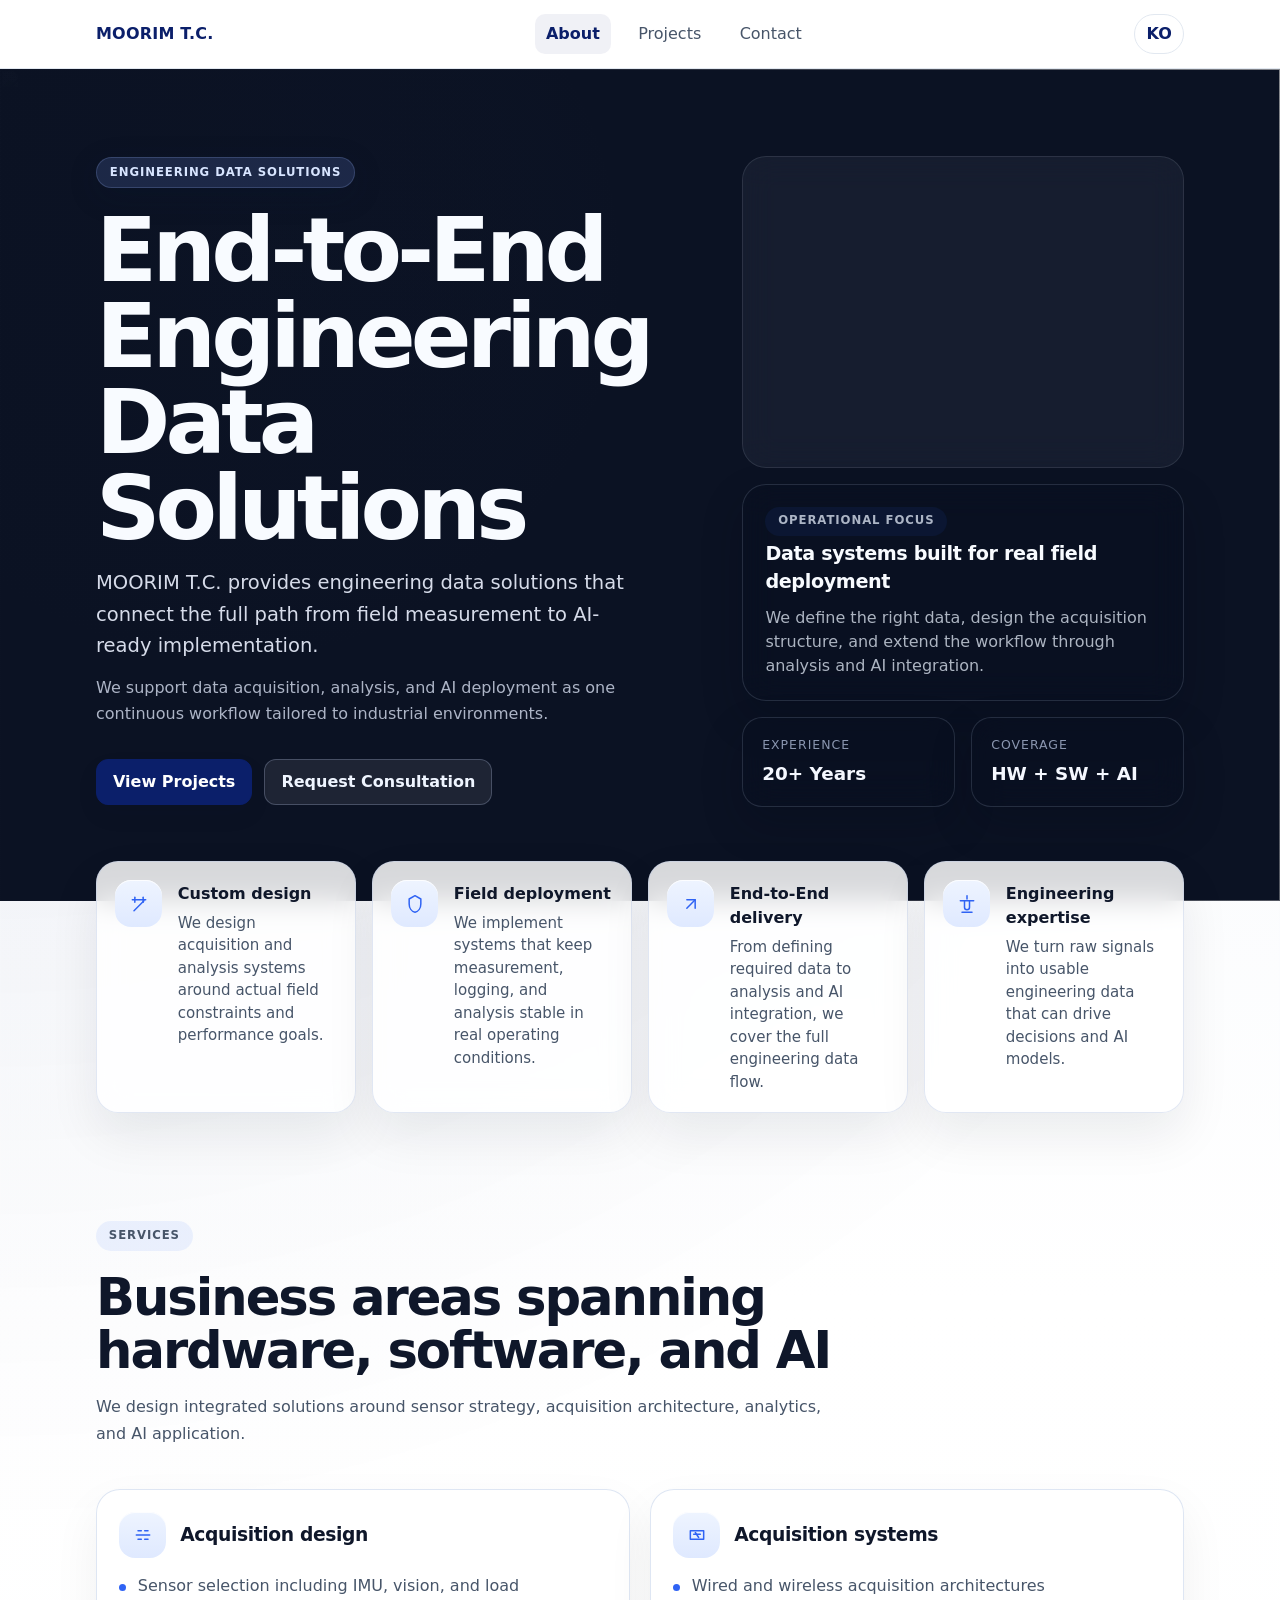
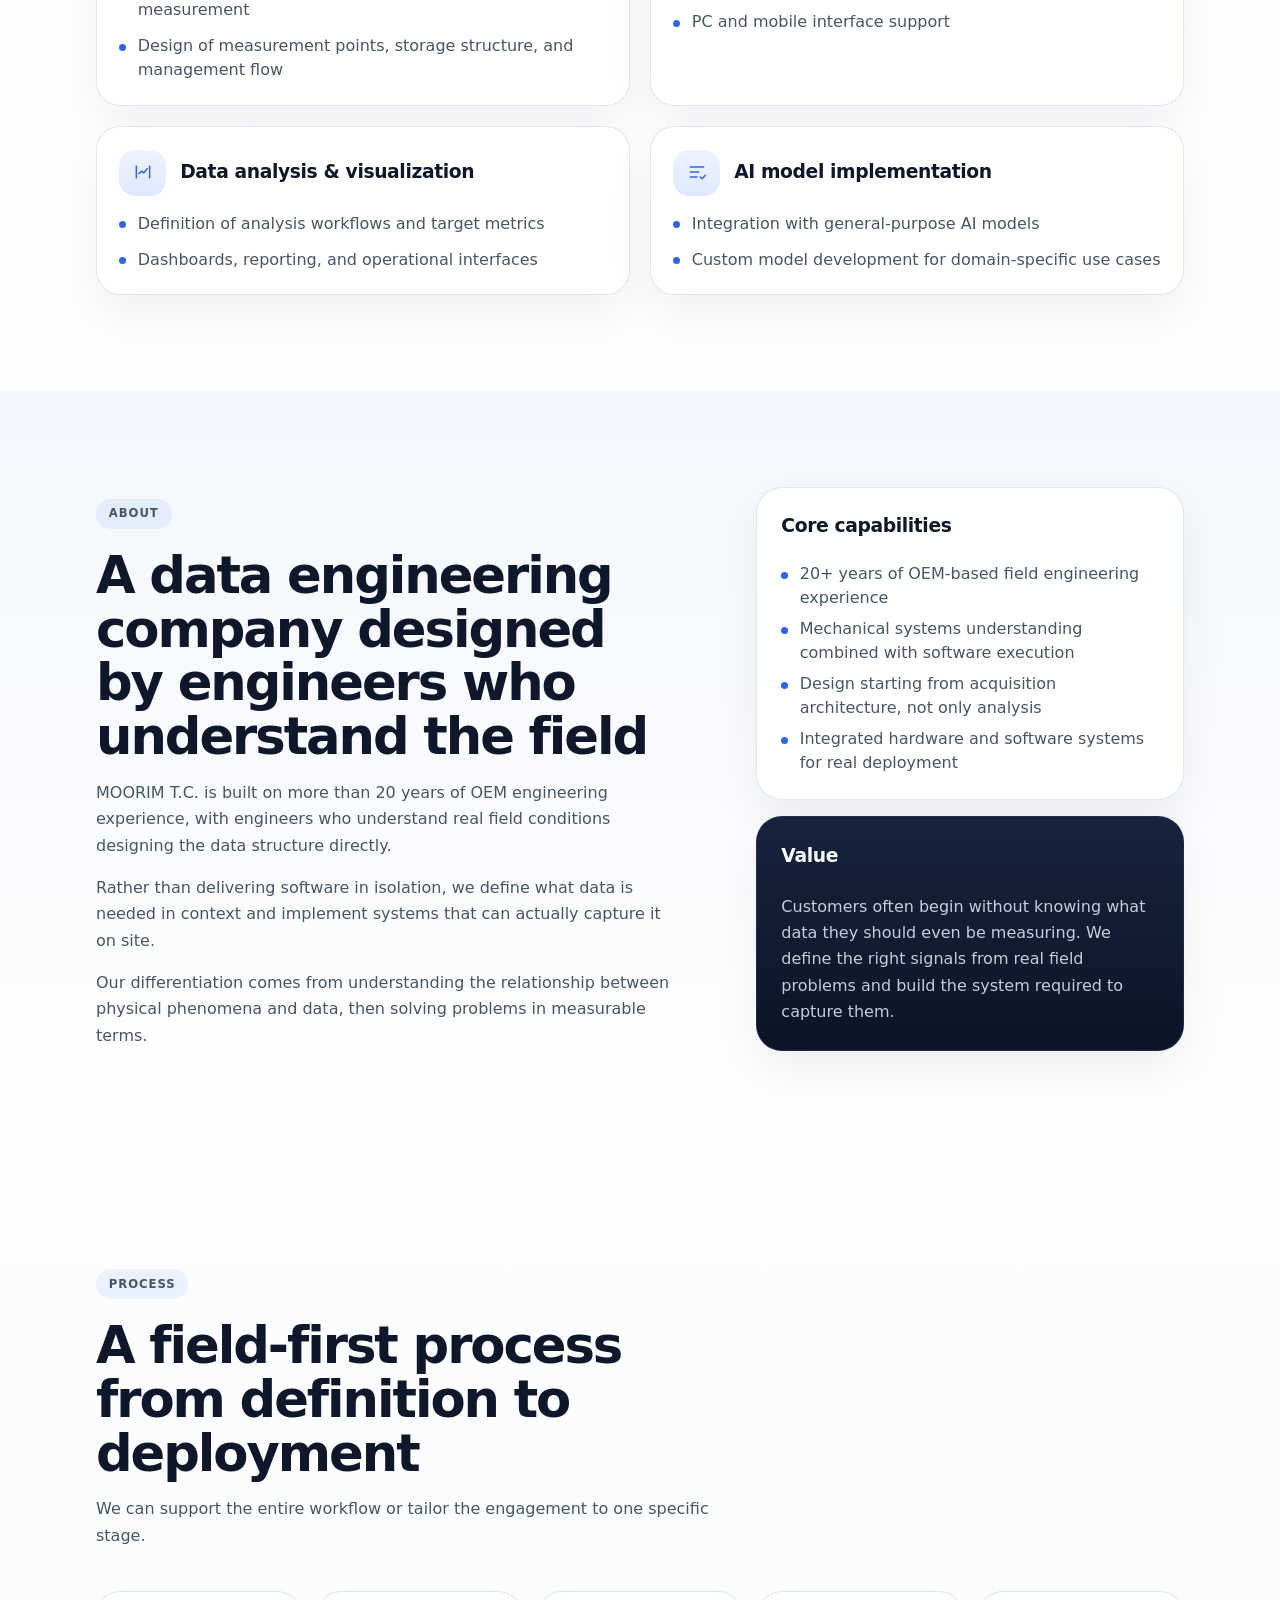
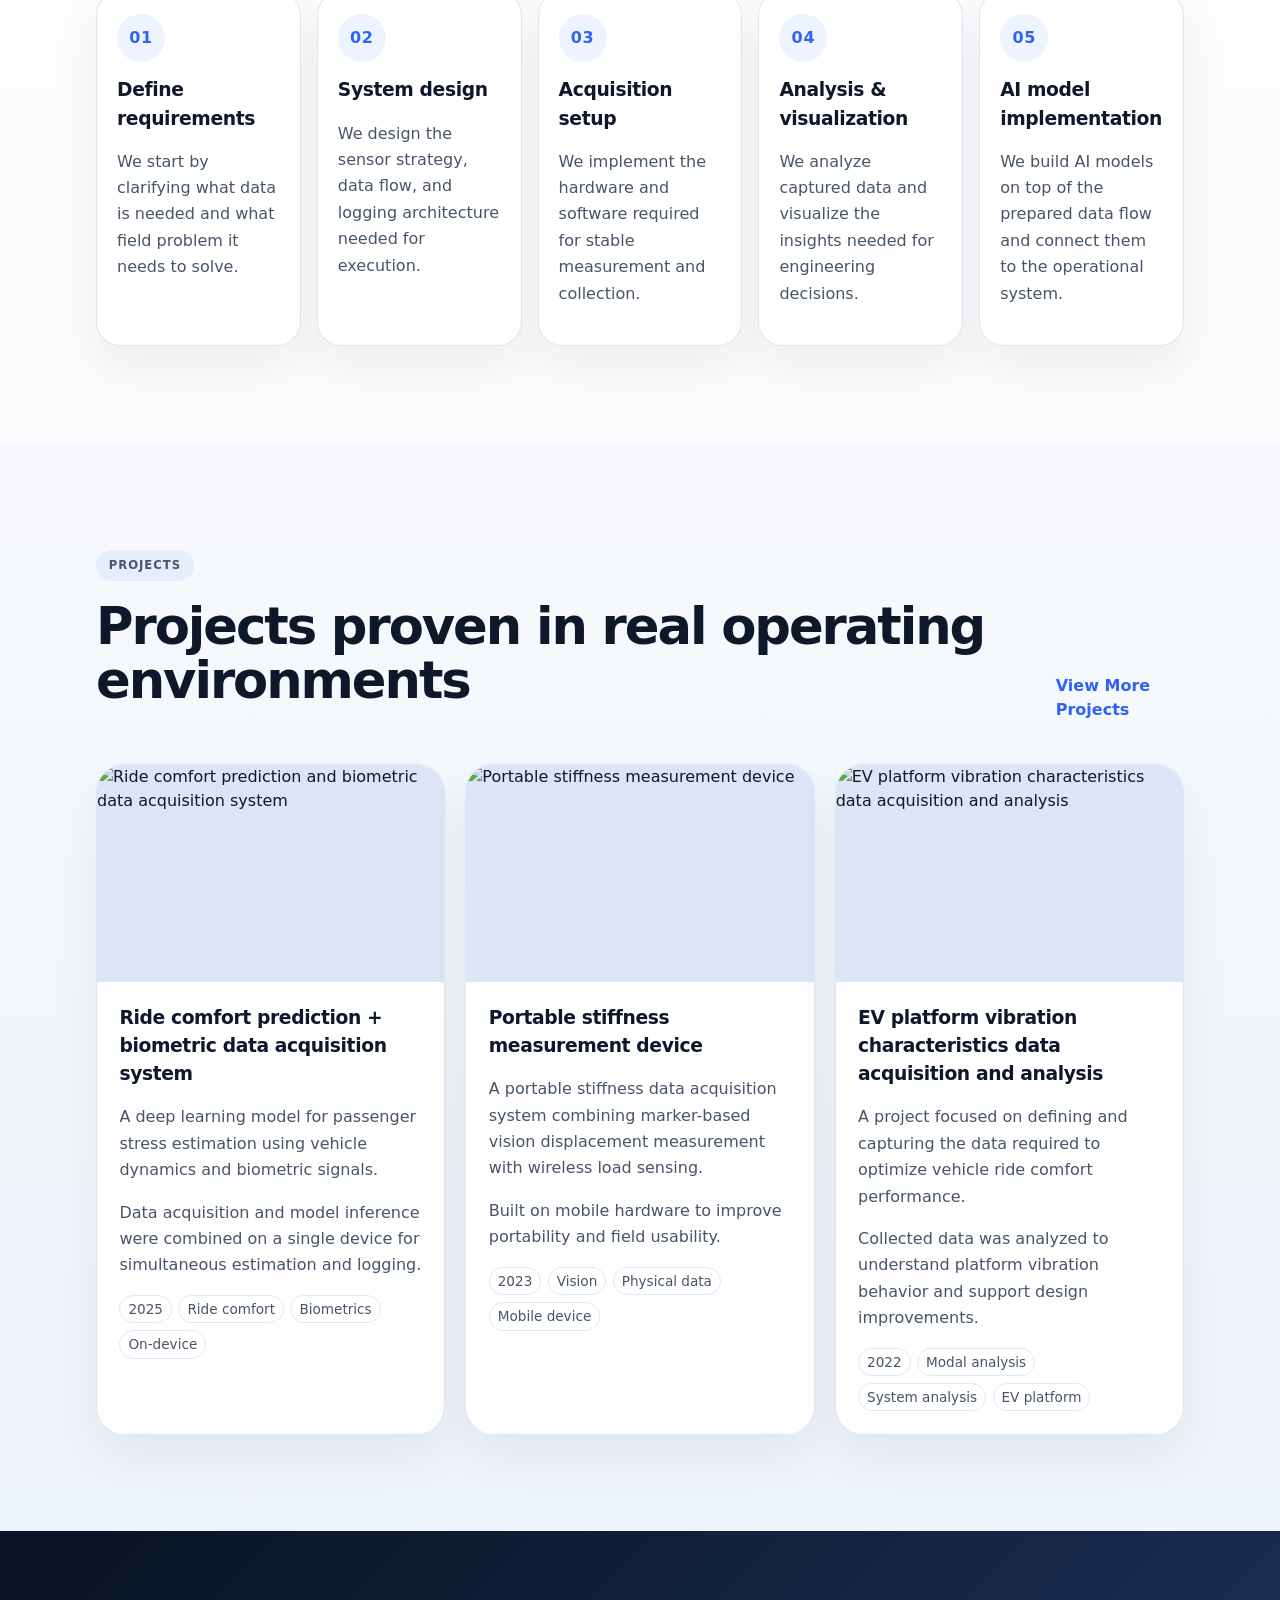
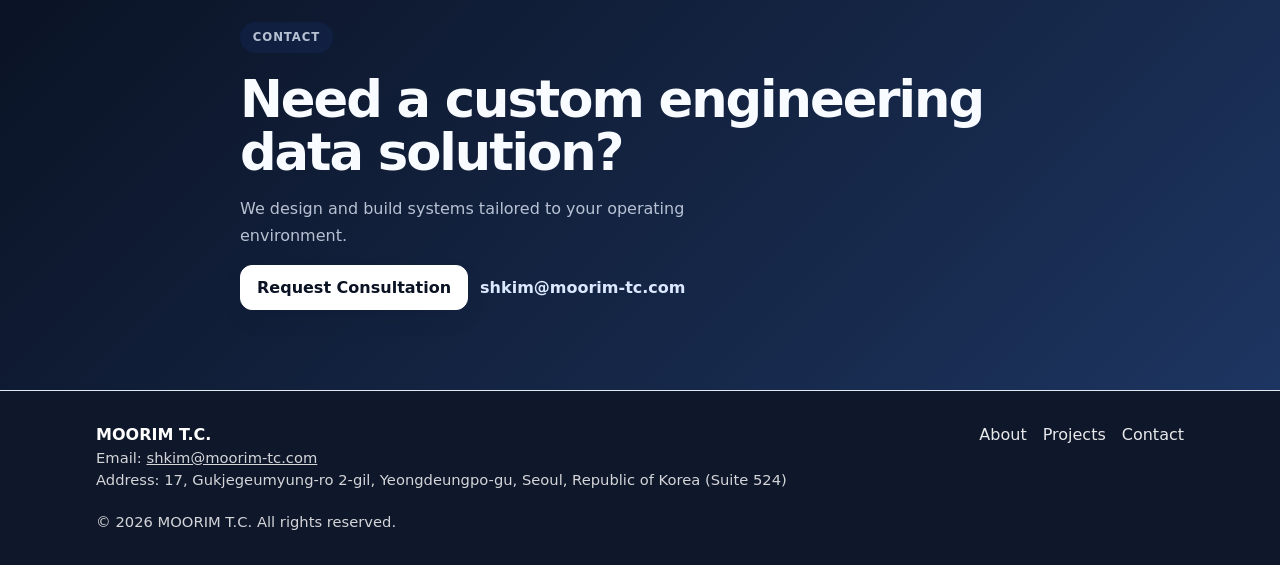
==== commit ef9f6271: "Rename MOORIM EDS to MOORIM T.C." ====
--- a/en/index.html
+++ b/en/index.html
@@ -3,8 +3,8 @@
   <head>
     <meta charset="utf-8" />
     <meta name="viewport" content="width=device-width, initial-scale=1" />
-    <title>MOORIM EDS | Engineering Data Solutions</title>
-    <meta name="description" content="MOORIM EDS delivers data acquisition, measurement, and analysis systems for real-world engineering environments." />
+    <title>MOORIM T.C. | Engineering Data Solutions</title>
+    <meta name="description" content="MOORIM T.C. delivers data acquisition, measurement, and analysis systems for real-world engineering environments." />
     <link rel="stylesheet" href="../assets/css/style.css" />
     <script src="../assets/js/main.js" defer></script>
   </head>
@@ -13,8 +13,8 @@
 
     <header class="site-header">
       <div class="container header-inner">
-        <a class="brand" href="/en/" aria-label="MOORIM EDS home">
-          <span class="brand-name">MOORIM EDS</span>
+        <a class="brand" href="/en/" aria-label="MOORIM T.C. home">
+          <span class="brand-name">MOORIM T.C.</span>
         </a>
 
         <nav class="nav" aria-label="Primary">
@@ -40,7 +40,7 @@
           <div class="landing-hero-copy">
             <span class="landing-pill">Engineering Data Solutions</span>
             <h1>End-to-End<br />Engineering<br />Data Solutions</h1>
-            <p class="landing-hero-lead">MOORIM EDS provides engineering data solutions that connect the full path from field measurement to AI-ready implementation.</p>
+            <p class="landing-hero-lead">MOORIM T.C. provides engineering data solutions that connect the full path from field measurement to AI-ready implementation.</p>
             <p class="landing-hero-sub">We support data acquisition, analysis, and AI deployment as one continuous workflow tailored to industrial environments.</p>
             <div class="btn-row">
               <a class="btn primary" href="/en/projects/">View Projects</a>
@@ -181,7 +181,7 @@
           <div class="landing-about-copy">
             <p class="landing-eyebrow">About</p>
             <h2>A data engineering company designed by engineers who understand the field</h2>
-            <p>MOORIM EDS is built on more than 20 years of OEM engineering experience, with engineers who understand real field conditions designing the data structure directly.</p>
+            <p>MOORIM T.C. is built on more than 20 years of OEM engineering experience, with engineers who understand real field conditions designing the data structure directly.</p>
             <p>Rather than delivering software in isolation, we define what data is needed in context and implement systems that can actually capture it on site.</p>
             <p>Our differentiation comes from understanding the relationship between physical phenomena and data, then solving problems in measurable terms.</p>
           </div>
@@ -312,7 +312,7 @@
     <footer class="site-footer">
       <div class="container footer-row">
         <div>
-          <div class="footer-strong" data-company-name>MOORIM EDSs</div>
+          <div class="footer-strong" data-company-name>MOORIM T.C.</div>
           <div class="small">Email: <a href="mailto:shkim@moorim-tc.com">shkim@moorim-tc.com</a></div>
           <div class="small">Address: 17, Gukjegeumyung-ro 2-gil, Yeongdeungpo-gu, Seoul, Republic of Korea (Suite 524)</div>
         </div>
@@ -323,7 +323,7 @@
         </nav>
       </div>
       <div class="container footer-bottom small">
-        <div>© <span id="y"></span> MOORIM EDS All rights reserved.</div>
+        <div>© <span id="y"></span> MOORIM T.C. All rights reserved.</div>
       </div>
       <script>
         document.getElementById('y').textContent = new Date().getFullYear();
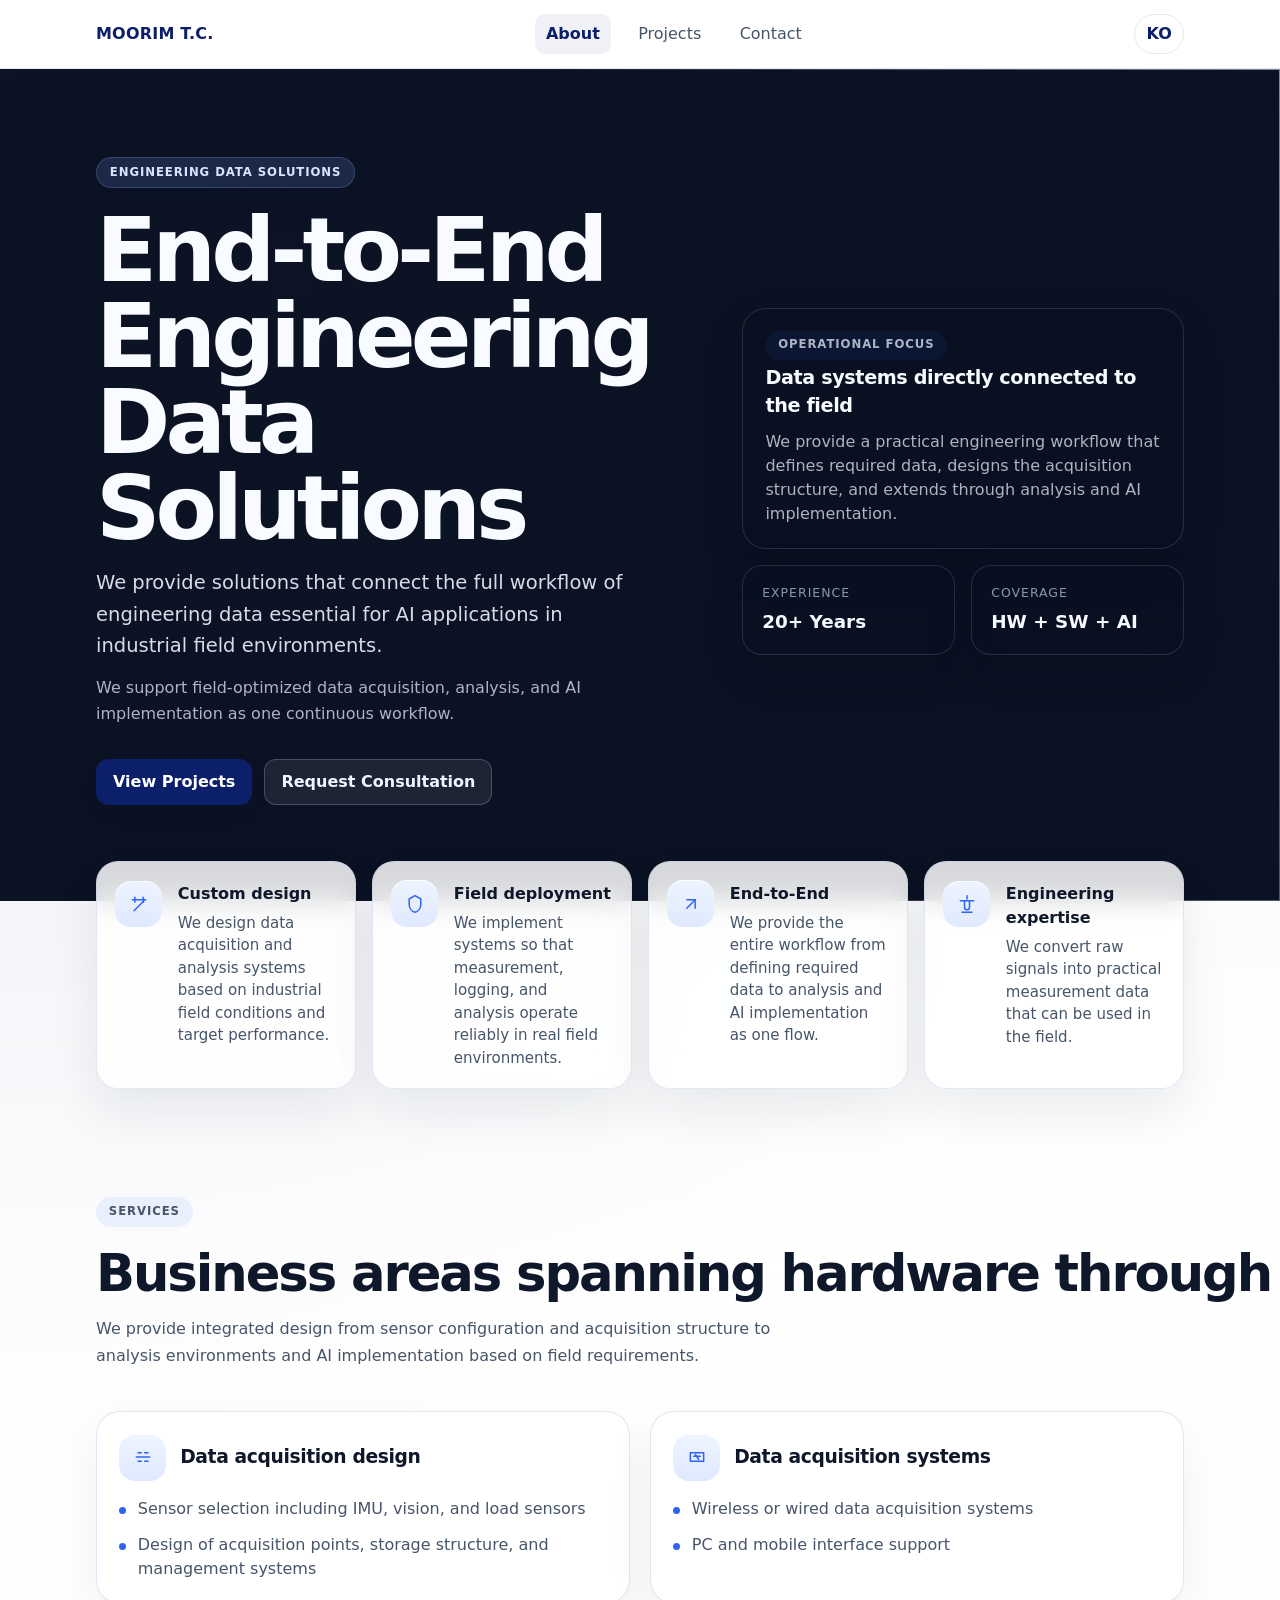
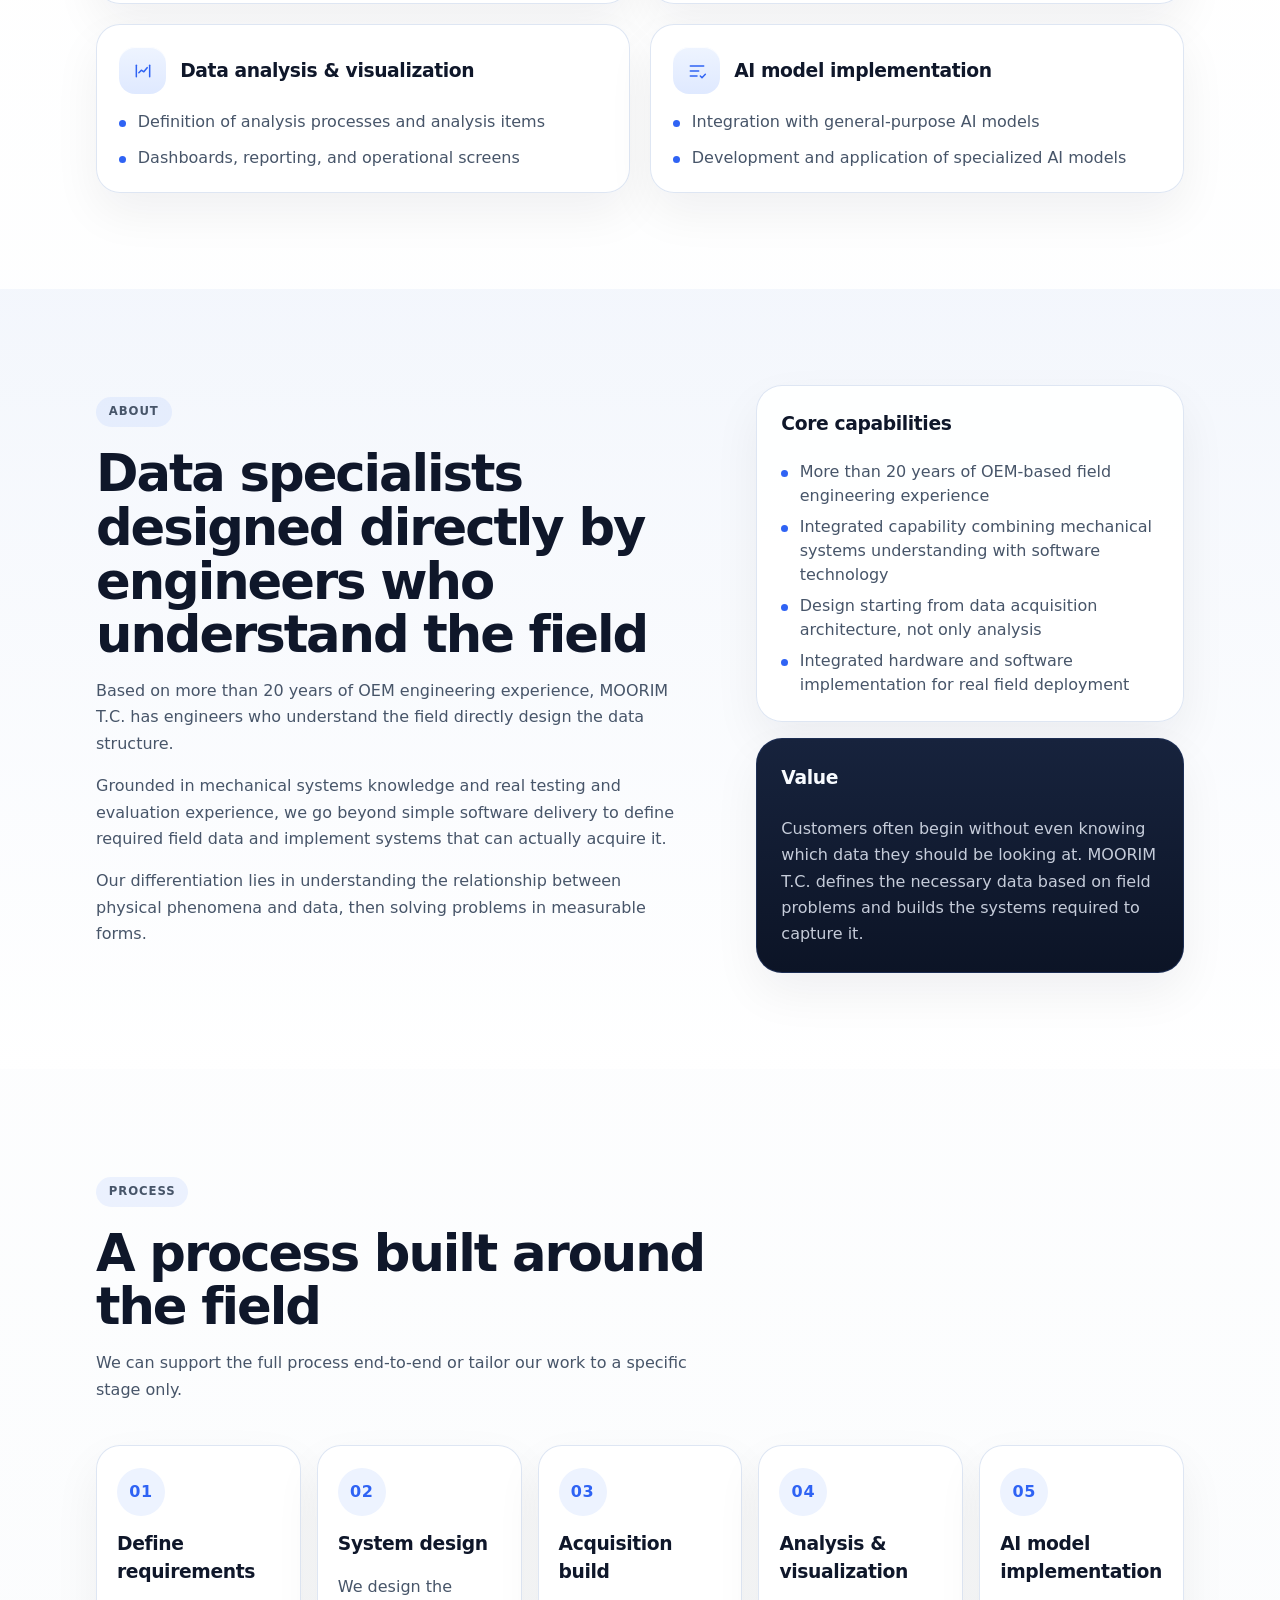
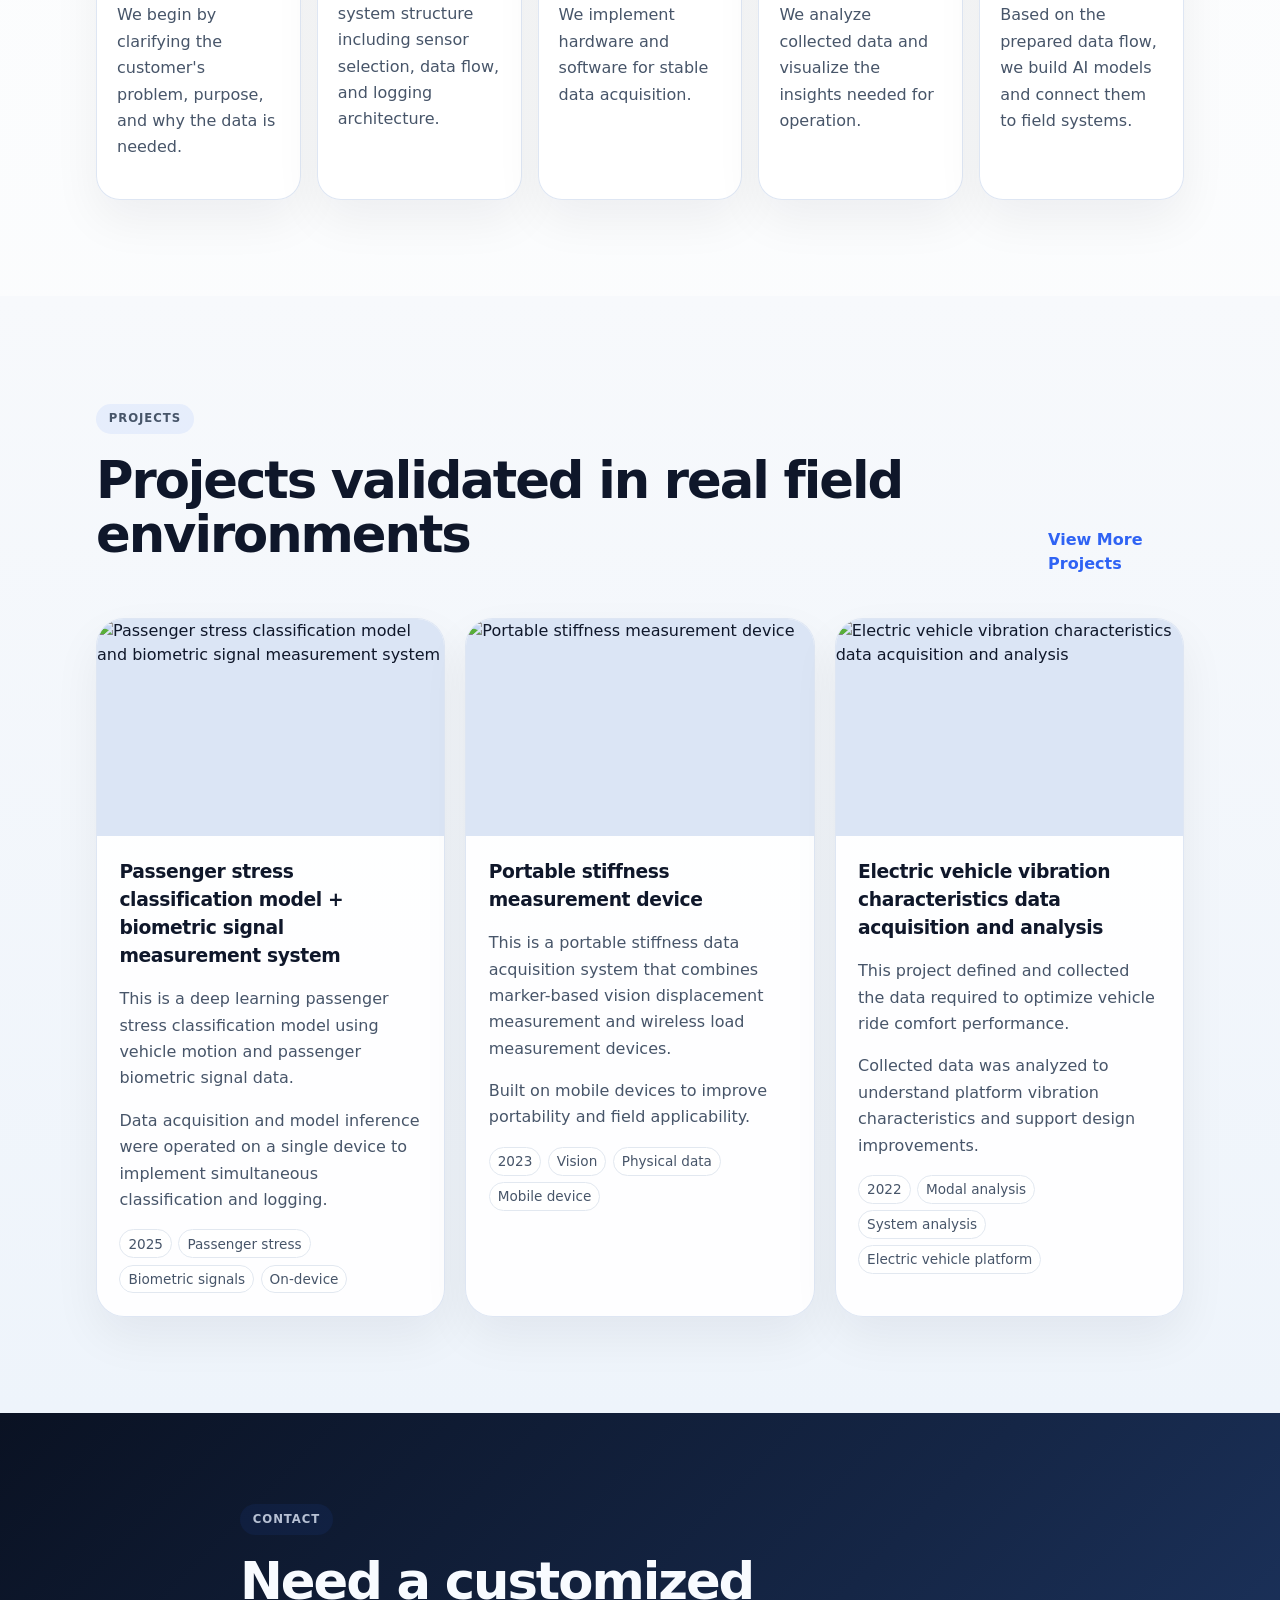
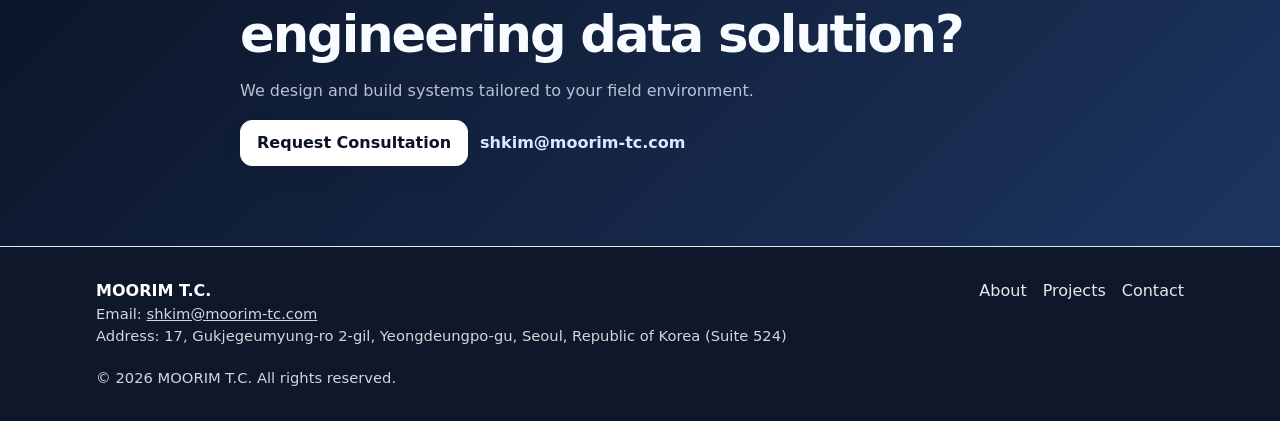
==== commit 2939c086: "Align English pages with Korean content" ====
--- a/en/index.html
+++ b/en/index.html
@@ -4,12 +4,12 @@
     <meta charset="utf-8" />
     <meta name="viewport" content="width=device-width, initial-scale=1" />
     <title>MOORIM T.C. | Engineering Data Solutions</title>
-    <meta name="description" content="MOORIM T.C. delivers data acquisition, measurement, and analysis systems for real-world engineering environments." />
+    <meta name="description" content="MOORIM T.C. engineering data acquisition, measurement, and analysis solutions" />
     <link rel="stylesheet" href="../assets/css/style.css" />
     <script src="../assets/js/main.js" defer></script>
   </head>
   <body>
-    <a class="skip-link" href="#main">Skip to content</a>
+    <a class="skip-link" href="#main">Skip to main content</a>
 
     <header class="site-header">
       <div class="container header-inner">
@@ -33,15 +33,15 @@
       <section class="landing-hero" aria-label="Main introduction">
         <div class="landing-hero-media" aria-hidden="true">
           <div class="landing-hero-media-fade"></div>
-          <img src="https://images.unsplash.com/photo-1748348713828-12035b2d0a57?crop=entropy&cs=tinysrgb&fit=max&fm=jpg&q=80&w=2000" alt="" />
+          <img src="https://images.unsplash.com/photo-1644088379091-d574269d422f?crop=entropy&cs=tinysrgb&fit=max&fm=jpg&q=80&w=2000" alt="" />
         </div>
 
         <div class="container landing-hero-grid">
           <div class="landing-hero-copy">
             <span class="landing-pill">Engineering Data Solutions</span>
             <h1>End-to-End<br />Engineering<br />Data Solutions</h1>
-            <p class="landing-hero-lead">MOORIM T.C. provides engineering data solutions that connect the full path from field measurement to AI-ready implementation.</p>
-            <p class="landing-hero-sub">We support data acquisition, analysis, and AI deployment as one continuous workflow tailored to industrial environments.</p>
+            <p class="landing-hero-lead">We provide solutions that connect the full workflow of engineering data essential for AI applications in industrial field environments.</p>
+            <p class="landing-hero-sub">We support field-optimized data acquisition, analysis, and AI implementation as one continuous workflow.</p>
             <div class="btn-row">
               <a class="btn primary" href="/en/projects/">View Projects</a>
               <a class="btn landing-secondary-btn" href="/en/contact/">Request Consultation</a>
@@ -49,16 +49,39 @@
           </div>
 
           <div class="landing-hero-insight" aria-label="Key capabilities and stats">
-            <div class="landing-bars" aria-hidden="true">
-              <span style="width:82%"></span>
-              <span style="width:67%"></span>
-              <span style="width:91%"></span>
-              <span style="width:74%"></span>
-            </div>
+            <!-- <div class="landing-bars" data-hero-rotator aria-label="Representative data domains">
+              <article class="landing-rotator-slide is-active" data-hero-slide>
+                <strong>From measurement to AI implementation</strong>
+                <ul class="landing-rotator-list">
+                  <li>Sensor and vision-based measurement</li>
+                  <li>Field data acquisition and logging</li>
+                  <li>Analysis and visualization system design</li>
+                  <li>AI model integration and deployment</li>
+                </ul>
+              </article>
+              <article class="landing-rotator-slide" data-hero-slide aria-hidden="true">
+                <strong>Core data handled in the field</strong>
+                <ul class="landing-rotator-list">
+                  <li>Vision Data</li>
+                  <li>IMU / Load Data</li>
+                  <li>Vibration / NVH</li>
+                  <li>Biometric / Signal Data</li>
+                </ul>
+              </article>
+              <article class="landing-rotator-slide" data-hero-slide aria-hidden="true">
+                <strong>Representative applications and systems</strong>
+                <ul class="landing-rotator-list">
+                  <li>Vehicle performance and vibration evaluation</li>
+                  <li>Portable measurement equipment</li>
+                  <li>Production and test data logging</li>
+                  <li>AI-based classification systems</li>
+                </ul>
+              </article>
+            </div> -->
             <div class="landing-insight-card">
               <p class="landing-eyebrow">Operational Focus</p>
-              <strong>Data systems built for real field deployment</strong>
-              <p>We define the right data, design the acquisition structure, and extend the workflow through analysis and AI integration.</p>
+              <strong>Data systems directly connected to the field</strong>
+              <p>We provide a practical engineering workflow that defines required data, designs the acquisition structure, and extends through analysis and AI implementation.</p>
             </div>
             <dl class="landing-stat-grid">
               <div>
@@ -74,7 +97,7 @@
         </div>
       </section>
 
-      <section class="landing-signalband" aria-label="Highlights">
+      <section class="landing-signalband" aria-label="Key strengths">
         <div class="container landing-signal-grid">
           <article class="landing-signal-card">
             <div class="landing-icon" aria-hidden="true">
@@ -82,7 +105,7 @@
             </div>
             <div>
               <strong>Custom design</strong>
-              <p>We design acquisition and analysis systems around actual field constraints and performance goals.</p>
+              <p>We design data acquisition and analysis systems based on industrial field conditions and target performance.</p>
             </div>
           </article>
           <article class="landing-signal-card">
@@ -91,7 +114,7 @@
             </div>
             <div>
               <strong>Field deployment</strong>
-              <p>We implement systems that keep measurement, logging, and analysis stable in real operating conditions.</p>
+              <p>We implement systems so that measurement, logging, and analysis operate reliably in real field environments.</p>
             </div>
           </article>
           <article class="landing-signal-card">
@@ -99,8 +122,8 @@
               <svg viewBox="0 0 24 24" fill="none" stroke="currentColor" stroke-width="1.8" stroke-linecap="round" stroke-linejoin="round"><path d="M7 17l10-10" /><path d="M7 7h10v10" /></svg>
             </div>
             <div>
-              <strong>End-to-End delivery</strong>
-              <p>From defining required data to analysis and AI integration, we cover the full engineering data flow.</p>
+              <strong>End-to-End</strong>
+              <p>We provide the entire workflow from defining required data to analysis and AI implementation as one flow.</p>
             </div>
           </article>
           <article class="landing-signal-card">
@@ -109,7 +132,7 @@
             </div>
             <div>
               <strong>Engineering expertise</strong>
-              <p>We turn raw signals into usable engineering data that can drive decisions and AI models.</p>
+              <p>We convert raw signals into practical measurement data that can be used in the field.</p>
             </div>
           </article>
         </div>
@@ -119,8 +142,8 @@
         <div class="container">
           <div class="landing-section-head">
             <p class="landing-eyebrow">Services</p>
-            <h2>Business areas spanning hardware, software, and AI</h2>
-            <p>We design integrated solutions around sensor strategy, acquisition architecture, analytics, and AI application.</p>
+            <h2 class="landing-service-title">Business areas spanning hardware through software</h2>
+            <p>We provide integrated design from sensor configuration and acquisition structure to analysis environments and AI implementation based on field requirements.</p>
           </div>
 
           <div class="landing-service-grid" role="list">
@@ -129,11 +152,11 @@
                 <div class="landing-icon" aria-hidden="true">
                   <svg viewBox="0 0 24 24" fill="none" stroke="currentColor" stroke-width="1.8" stroke-linecap="round" stroke-linejoin="round"><path d="M4 12h16" /><path d="M6 7h4" /><path d="M6 17h4" /><path d="M14 7h4" /><path d="M14 17h4" /></svg>
                 </div>
-                <h3>Acquisition design</h3>
-              </div>
-              <ul class="landing-list">
-                <li>Sensor selection including IMU, vision, and load measurement</li>
-                <li>Design of measurement points, storage structure, and management flow</li>
+                <h3>Data acquisition design</h3>
+              </div>
+              <ul class="landing-list">
+                <li>Sensor selection including IMU, vision, and load sensors</li>
+                <li>Design of acquisition points, storage structure, and management systems</li>
               </ul>
             </article>
             <article class="landing-service-card" role="listitem">
@@ -141,10 +164,10 @@
                 <div class="landing-icon" aria-hidden="true">
                   <svg viewBox="0 0 24 24" fill="none" stroke="currentColor" stroke-width="1.8" stroke-linecap="round" stroke-linejoin="round"><path d="M4 7h16v10H4z" /><path d="M8 11h8" /><path d="M10 9l4 6" /></svg>
                 </div>
-                <h3>Acquisition systems</h3>
-              </div>
-              <ul class="landing-list">
-                <li>Wired and wireless acquisition architectures</li>
+                <h3>Data acquisition systems</h3>
+              </div>
+              <ul class="landing-list">
+                <li>Wireless or wired data acquisition systems</li>
                 <li>PC and mobile interface support</li>
               </ul>
             </article>
@@ -156,8 +179,8 @@
                 <h3>Data analysis &amp; visualization</h3>
               </div>
               <ul class="landing-list">
-                <li>Definition of analysis workflows and target metrics</li>
-                <li>Dashboards, reporting, and operational interfaces</li>
+                <li>Definition of analysis processes and analysis items</li>
+                <li>Dashboards, reporting, and operational screens</li>
               </ul>
             </article>
             <article class="landing-service-card" role="listitem">
@@ -169,74 +192,74 @@
               </div>
               <ul class="landing-list">
                 <li>Integration with general-purpose AI models</li>
-                <li>Custom model development for domain-specific use cases</li>
-              </ul>
-            </article>
-          </div>
-        </div>
-      </section>
-
-      <section class="landing-section landing-surface" aria-label="About">
+                <li>Development and application of specialized AI models</li>
+              </ul>
+            </article>
+          </div>
+        </div>
+      </section>
+
+      <section class="landing-section landing-surface" aria-label="Company introduction">
         <div class="container landing-about-grid">
           <div class="landing-about-copy">
             <p class="landing-eyebrow">About</p>
-            <h2>A data engineering company designed by engineers who understand the field</h2>
-            <p>MOORIM T.C. is built on more than 20 years of OEM engineering experience, with engineers who understand real field conditions designing the data structure directly.</p>
-            <p>Rather than delivering software in isolation, we define what data is needed in context and implement systems that can actually capture it on site.</p>
-            <p>Our differentiation comes from understanding the relationship between physical phenomena and data, then solving problems in measurable terms.</p>
+            <h2>Data specialists designed directly by engineers who understand the field</h2>
+            <p>Based on more than 20 years of OEM engineering experience, MOORIM T.C. has engineers who understand the field directly design the data structure.</p>
+            <p>Grounded in mechanical systems knowledge and real testing and evaluation experience, we go beyond simple software delivery to define required field data and implement systems that can actually acquire it.</p>
+            <p>Our differentiation lies in understanding the relationship between physical phenomena and data, then solving problems in measurable forms.</p>
           </div>
 
           <div class="landing-about-panel">
             <div class="landing-about-card">
               <h3>Core capabilities</h3>
               <ul class="landing-list">
-                <li>20+ years of OEM-based field engineering experience</li>
-                <li>Mechanical systems understanding combined with software execution</li>
-                <li>Design starting from acquisition architecture, not only analysis</li>
-                <li>Integrated hardware and software systems for real deployment</li>
+                <li>More than 20 years of OEM-based field engineering experience</li>
+                <li>Integrated capability combining mechanical systems understanding with software technology</li>
+                <li>Design starting from data acquisition architecture, not only analysis</li>
+                <li>Integrated hardware and software implementation for real field deployment</li>
               </ul>
             </div>
             <div class="landing-value-callout">
               <p class="landing-eyebrow">Value</p>
-              <p>Customers often begin without knowing what data they should even be measuring. We define the right signals from real field problems and build the system required to capture them.</p>
-            </div>
-          </div>
-        </div>
-      </section>
-
-      <section class="landing-section" aria-label="How we work">
+              <p>Customers often begin without even knowing which data they should be looking at. MOORIM T.C. defines the necessary data based on field problems and builds the systems required to capture it.</p>
+            </div>
+          </div>
+        </div>
+      </section>
+
+      <section class="landing-section" aria-label="Process">
         <div class="container">
           <div class="landing-section-head landing-section-head-compact">
             <p class="landing-eyebrow">Process</p>
-            <h2>A field-first process from definition to deployment</h2>
-            <p>We can support the entire workflow or tailor the engagement to one specific stage.</p>
+            <h2>A process built around the field</h2>
+            <p>We can support the full process end-to-end or tailor our work to a specific stage only.</p>
           </div>
 
           <div class="landing-flow" role="list">
             <article class="landing-flow-step" role="listitem">
               <span class="landing-flow-index">01</span>
               <h3>Define requirements</h3>
-              <p>We start by clarifying what data is needed and what field problem it needs to solve.</p>
+              <p>We begin by clarifying the customer's problem, purpose, and why the data is needed.</p>
             </article>
             <article class="landing-flow-step" role="listitem">
               <span class="landing-flow-index">02</span>
               <h3>System design</h3>
-              <p>We design the sensor strategy, data flow, and logging architecture needed for execution.</p>
+              <p>We design the system structure including sensor selection, data flow, and logging architecture.</p>
             </article>
             <article class="landing-flow-step" role="listitem">
               <span class="landing-flow-index">03</span>
-              <h3>Acquisition setup</h3>
-              <p>We implement the hardware and software required for stable measurement and collection.</p>
+              <h3>Acquisition build</h3>
+              <p>We implement hardware and software for stable data acquisition.</p>
             </article>
             <article class="landing-flow-step" role="listitem">
               <span class="landing-flow-index">04</span>
               <h3>Analysis &amp; visualization</h3>
-              <p>We analyze captured data and visualize the insights needed for engineering decisions.</p>
+              <p>We analyze collected data and visualize the insights needed for operation.</p>
             </article>
             <article class="landing-flow-step" role="listitem">
               <span class="landing-flow-index">05</span>
               <h3>AI model implementation</h3>
-              <p>We build AI models on top of the prepared data flow and connect them to the operational system.</p>
+              <p>Based on the prepared data flow, we build AI models and connect them to field systems.</p>
             </article>
           </div>
         </div>
@@ -247,7 +270,7 @@
           <div class="landing-section-head landing-project-head">
             <div>
               <p class="landing-eyebrow">Projects</p>
-              <h2>Projects proven in real operating environments</h2>
+              <h2>Projects validated in real field environments</h2>
             </div>
             <a class="landing-inline-link" href="/en/projects/">View More Projects</a>
           </div>
@@ -255,14 +278,14 @@
           <div class="landing-project-grid" role="list">
             <article class="landing-project-card" role="listitem">
               <div class="landing-project-media">
-                <img src="https://images.unsplash.com/photo-1581091878591-4f0714c6f32f?crop=entropy&cs=tinysrgb&fit=max&fm=jpg&q=80&w=800" alt="Ride comfort prediction and biometric data acquisition system" />
+                <img src="https://images.unsplash.com/photo-1581091878591-4f0714c6f32f?crop=entropy&cs=tinysrgb&fit=max&fm=jpg&q=80&w=800" alt="Passenger stress classification model and biometric signal measurement system" />
               </div>
               <div class="landing-project-body">
-                <h3>Ride comfort prediction + biometric data acquisition system</h3>
-                <p>A deep learning model for passenger stress estimation using vehicle dynamics and biometric signals.</p>
-                <p>Data acquisition and model inference were combined on a single device for simultaneous estimation and logging.</p>
+                <h3>Passenger stress classification model + biometric signal measurement system</h3>
+                <p>This is a deep learning passenger stress classification model using vehicle motion and passenger biometric signal data.</p>
+                <p>Data acquisition and model inference were operated on a single device to implement simultaneous classification and logging.</p>
                 <div class="tags" aria-label="Tech keywords">
-                  <span class="tag">2025</span><span class="tag">Ride comfort</span><span class="tag">Biometrics</span><span class="tag">On-device</span>
+                  <span class="tag">2025</span><span class="tag">Passenger stress</span><span class="tag">Biometric signals</span><span class="tag">On-device</span>
                 </div>
               </div>
             </article>
@@ -272,8 +295,8 @@
               </div>
               <div class="landing-project-body">
                 <h3>Portable stiffness measurement device</h3>
-                <p>A portable stiffness data acquisition system combining marker-based vision displacement measurement with wireless load sensing.</p>
-                <p>Built on mobile hardware to improve portability and field usability.</p>
+                <p>This is a portable stiffness data acquisition system that combines marker-based vision displacement measurement and wireless load measurement devices.</p>
+                <p>Built on mobile devices to improve portability and field applicability.</p>
                 <div class="tags" aria-label="Tech keywords">
                   <span class="tag">2023</span><span class="tag">Vision</span><span class="tag">Physical data</span><span class="tag">Mobile device</span>
                 </div>
@@ -281,14 +304,14 @@
             </article>
             <article class="landing-project-card" role="listitem">
               <div class="landing-project-media">
-                <img src="https://images.unsplash.com/photo-1717251219555-a14948d4826c?crop=entropy&cs=tinysrgb&fit=max&fm=jpg&q=80&w=800" alt="EV platform vibration characteristics data acquisition and analysis" />
+                <img src="https://images.unsplash.com/photo-1717251219555-a14948d4826c?crop=entropy&cs=tinysrgb&fit=max&fm=jpg&q=80&w=800" alt="Electric vehicle vibration characteristics data acquisition and analysis" />
               </div>
               <div class="landing-project-body">
-                <h3>EV platform vibration characteristics data acquisition and analysis</h3>
-                <p>A project focused on defining and capturing the data required to optimize vehicle ride comfort performance.</p>
-                <p>Collected data was analyzed to understand platform vibration behavior and support design improvements.</p>
+                <h3>Electric vehicle vibration characteristics data acquisition and analysis</h3>
+                <p>This project defined and collected the data required to optimize vehicle ride comfort performance.</p>
+                <p>Collected data was analyzed to understand platform vibration characteristics and support design improvements.</p>
                 <div class="tags" aria-label="Tech keywords">
-                  <span class="tag">2022</span><span class="tag">Modal analysis</span><span class="tag">System analysis</span><span class="tag">EV platform</span>
+                  <span class="tag">2022</span><span class="tag">Modal analysis</span><span class="tag">System analysis</span><span class="tag">Electric vehicle platform</span>
                 </div>
               </div>
             </article>
@@ -299,8 +322,8 @@
       <section class="landing-cta" aria-label="Consultation">
         <div class="container landing-cta-box">
           <p class="landing-eyebrow">Contact</p>
-          <h2>Need a custom engineering data solution?</h2>
-          <p>We design and build systems tailored to your operating environment.</p>
+          <h2>Need a customized engineering data solution?</h2>
+          <p>We design and build systems tailored to your field environment.</p>
           <div class="btn-row landing-cta-actions">
             <a class="btn landing-cta-btn" href="/en/contact/">Request Consultation</a>
             <a class="landing-inline-link landing-inline-link-light" href="mailto:shkim@moorim-tc.com">shkim@moorim-tc.com</a>
